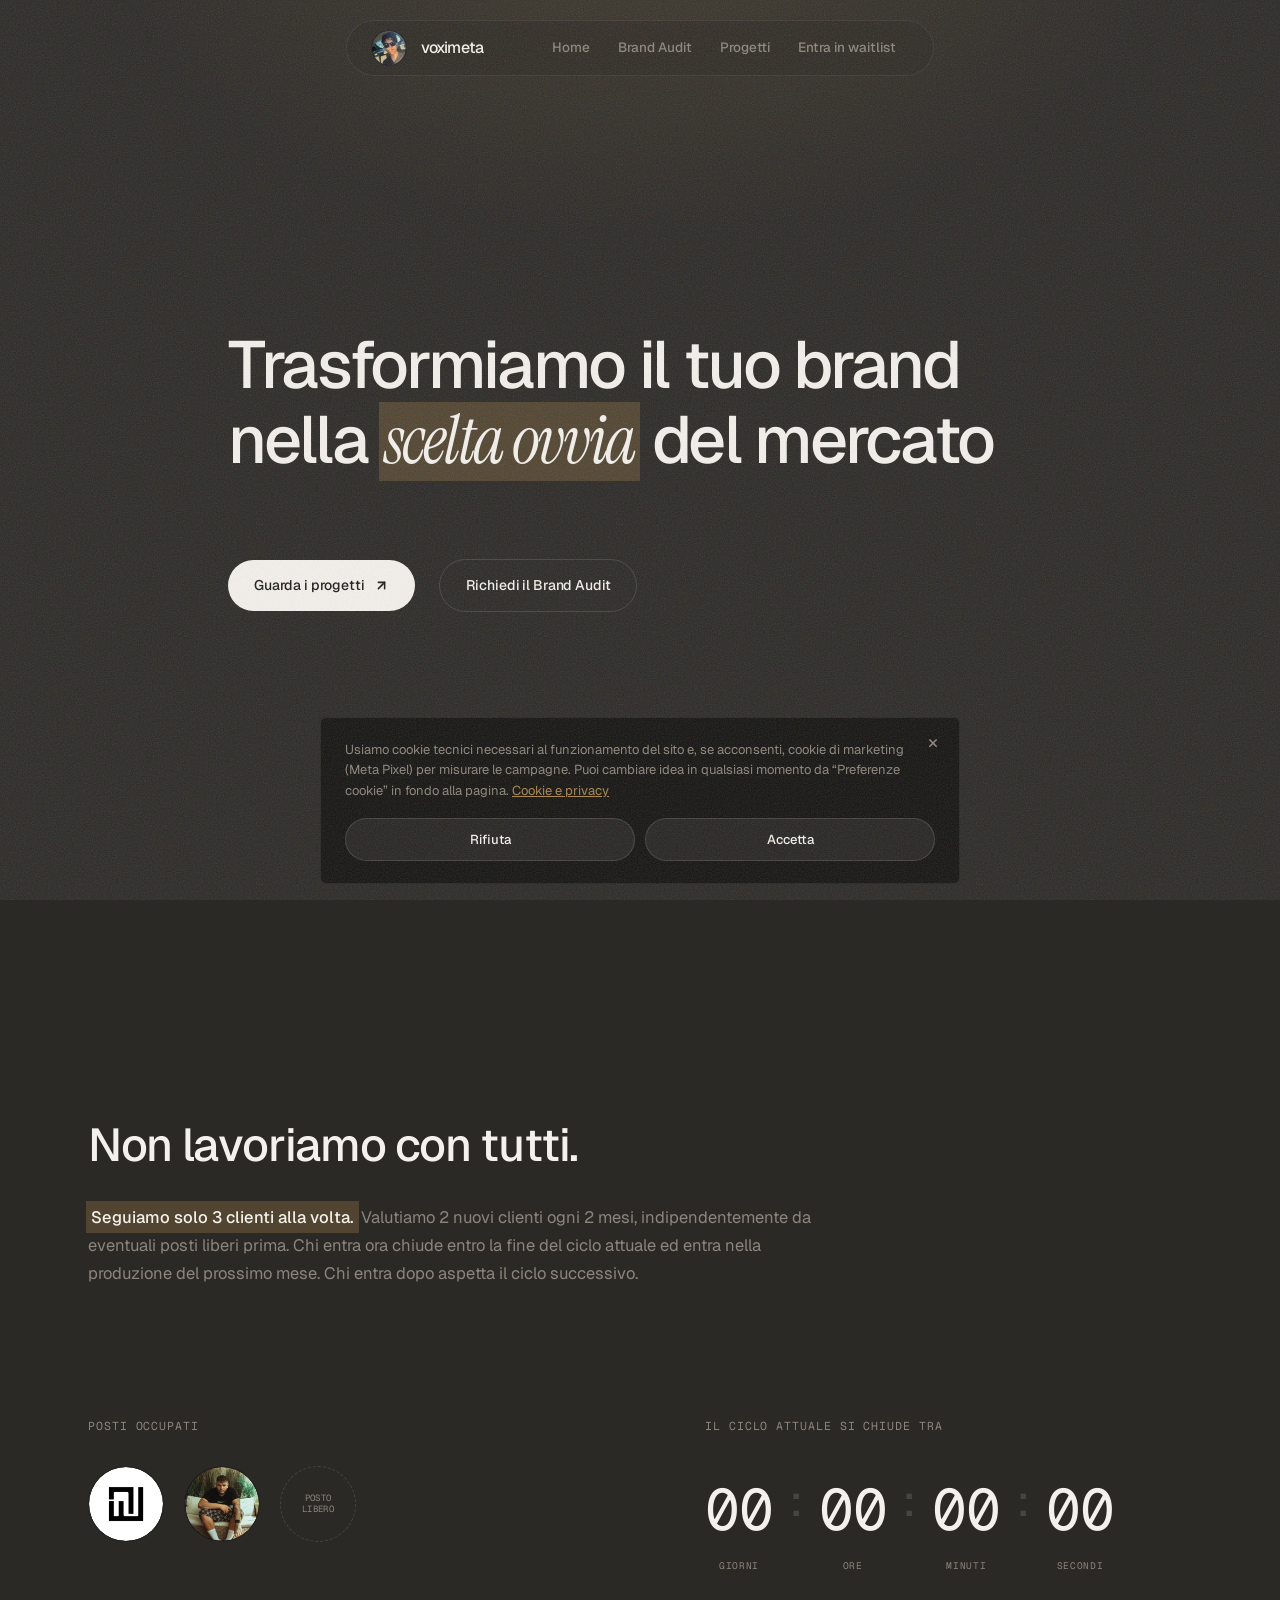
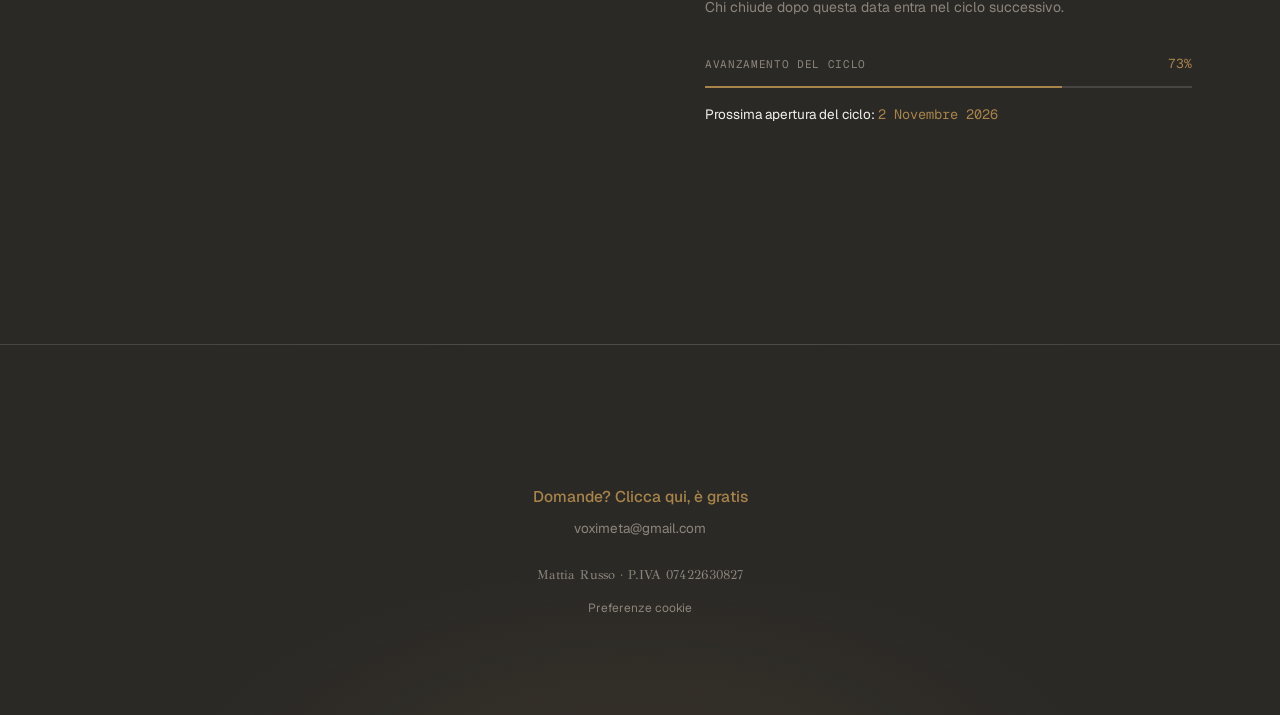
==== index.html @ 320c039a "Cookie consent gating for Meta Pixel, Brand Audit video/Lead events, privacy page Co-Authored-By: Cl" ====
<!DOCTYPE html>
<html lang="it">
<head>
<meta charset="UTF-8">
<meta name="viewport" content="width=device-width, initial-scale=1.0">
<title>Voximeta | Trasformiamo il tuo brand nella scelta ovvia del mercato</title>
<meta name="description" content="Voximeta · Personal branding agency. Seguiamo solo 3 clienti alla volta.">
<link rel="preconnect" href="https://fonts.googleapis.com">
<link rel="preconnect" href="https://fonts.gstatic.com" crossorigin>
<link href="https://fonts.googleapis.com/css2?family=Geist:wght@400;500&family=Geist+Mono:wght@400&family=Instrument+Serif:ital@1&family=GFS+Didot&display=swap" rel="stylesheet">
<link rel="icon" type="image/png" href="immagini/favicon.png">
<link rel="stylesheet" href="styles.css">
</head>
<body>
<div class="grain-overlay" aria-hidden="true"></div>

<!-- ================= NAVBAR (liquid glass, centered) ================= -->
<header class="navbar">
  <div class="nav-pill" id="navPill">
    <a href="https://www.instagram.com/voximeta/" target="_blank" rel="noopener" class="nav-logo-avatar" aria-label="Voximeta su Instagram">
      <img src="immagini/fotoceo.jpg" alt="Voximeta">
    </a>
    <span class="nav-wordmark">voximeta</span>

    <ul class="nav-links">
      <li><a href="index.html" class="nav-link"><span class="nl-default">Home</span><span class="nl-hover">Home</span></a></li>
      <li><a href="brandaudit.html" class="nav-link"><span class="nl-default">Brand Audit</span><span class="nl-hover">Brand Audit</span></a></li>
      <li><a href="progetti.html" class="nav-link"><span class="nl-default">Progetti</span><span class="nl-hover">Progetti</span></a></li>
      <li><a href="#" class="nav-link js-waitlist-link"><span class="nl-default">Entra in waitlist</span><span class="nl-hover">Entra in waitlist</span></a></li>
    </ul>

    <button class="nav-burger" id="navBurger" aria-label="Apri menu" aria-expanded="false">
      <span></span><span></span><span></span>
    </button>
  </div>

  <div class="mobile-menu" id="mobileMenu">
    <a href="index.html">Home</a>
    <a href="brandaudit.html">Brand Audit</a>
    <a href="progetti.html">Progetti</a>
    <a href="#" class="js-waitlist-link">Entra in waitlist</a>
  </div>
</header>

<!-- ================= HERO ================= -->
<header id="hero">
  <div class="container hero-inner">
    <h1 class="hero-title" id="heroTitle">
      <span class="hero-line">Trasformiamo il tuo brand</span>
      <span class="hero-line">nella <span class="accent-serif underline-sweep">scelta ovvia</span> del mercato</span>
    </h1>

    <div class="hero-actions" id="heroActions">
      <a href="progetti.html" class="btn btn-primary">
        Guarda i progetti
        <svg width="15" height="15" viewBox="0 0 24 24" fill="none" stroke="currentColor" stroke-width="2.5" stroke-linecap="round" stroke-linejoin="round"><line x1="7" y1="17" x2="17" y2="7"></line><polyline points="7 7 17 7 17 17"></polyline></svg>
      </a>
      <a href="brandaudit.html" class="btn btn-secondary">Richiedi il Brand Audit</a>
    </div>
  </div>
</header>

<!-- ================= SCARSITÀ (fine Home) ================= -->
<section id="scarcity">
  <div class="container">
    <h2 class="section-title" data-typewriter>Non lavoriamo con tutti.</h2>

    <p class="scarcity-copy reveal d1">
      <span class="underline-sweep">Seguiamo solo 3 clienti alla volta.</span>
      Valutiamo 2 nuovi clienti ogni 2 mesi, indipendentemente da eventuali posti liberi prima. Chi entra ora chiude entro la fine del ciclo attuale ed entra nella produzione del prossimo mese. Chi entra dopo aspetta il ciclo successivo.
    </p>

    <div class="scarcity-grid">
      <div class="reveal d2">
        <div class="scarcity-label">Posti occupati</div>
        <div class="slots-row">
          <div class="slot-avatar slot-photo">
            <span>NW</span>
            <img src="immagini/NovaWave.jpg" alt="Cliente Voximeta">
          </div>
          <div class="slot-avatar slot-photo">
            <span>FE</span>
            <img src="immagini/fede.jpg" alt="Cliente Voximeta">
          </div>
          <div class="slot-avatar slot-libero">
            <span>Posto<br>libero</span>
          </div>
        </div>
      </div>

      <div class="reveal d3">
        <div class="cycle-title">Il ciclo attuale si chiude tra</div>

        <div class="countdown-plain">
          <div class="cd-unit"><span class="cd-num" id="cd-days">00</span><span class="cd-label">Giorni</span></div>
          <span class="cd-colon">:</span>
          <div class="cd-unit"><span class="cd-num" id="cd-hours">00</span><span class="cd-label">Ore</span></div>
          <span class="cd-colon">:</span>
          <div class="cd-unit"><span class="cd-num" id="cd-mins">00</span><span class="cd-label">Minuti</span></div>
          <span class="cd-colon">:</span>
          <div class="cd-unit"><span class="cd-num" id="cd-secs">00</span><span class="cd-label">Secondi</span></div>
        </div>

        <p class="cycle-note">Chi chiude dopo questa data entra nel ciclo successivo.</p>

        <div class="progress-head">
          <span>Avanzamento del ciclo</span>
          <span class="progress-pct" id="progressPct">0%</span>
        </div>
        <div class="progress-bar">
          <div class="progress-fill" id="progressFill"></div>
        </div>

        <p class="cycle-next">Prossima apertura del ciclo: <span id="nextCycleDate">1 Settembre 2026</span></p>
      </div>
    </div>
  </div>
</section>

<!-- ================= FOOTER ================= -->
<footer>
  <div class="container footer-inner-new reveal">
    <a href="mailto:voximeta@gmail.com" class="footer-cta">Domande? Clicca qui, è gratis</a>
    <a href="mailto:voximeta@gmail.com" class="footer-email">voximeta@gmail.com</a>
    <p class="footer-credit">Mattia Russo · P.IVA 07422630827</p>
  </div>
</footer>

<script src="main.js"></script>
<script>
(function(){
  "use strict";

  /* ---------- Countdown ---------- */
  var COUNTDOWN_TARGET = new Date("2026-11-01T23:59:59");
  var CYCLE_START = new Date("2026-09-01T00:00:00");
  var elDays = document.getElementById("cd-days");
  var elHours = document.getElementById("cd-hours");
  var elMins = document.getElementById("cd-mins");
  var elSecs = document.getElementById("cd-secs");

  function pad(n){ return String(n).padStart(2,"0"); }

  function setNum(el, value){
    var v = pad(value);
    if(el.textContent !== v){
      el.textContent = v;
      el.classList.remove("tick");
      void el.offsetWidth;
      el.classList.add("tick");
    }
  }

  function updateCountdown(){
    var now = new Date();
    var diff = COUNTDOWN_TARGET - now;
    if(diff < 0) diff = 0;

    var days = Math.floor(diff / (1000*60*60*24));
    var hours = Math.floor((diff / (1000*60*60)) % 24);
    var mins = Math.floor((diff / (1000*60)) % 60);
    var secs = Math.floor((diff / 1000) % 60);

    setNum(elDays, days);
    setNum(elHours, hours);
    setNum(elMins, mins);
    setNum(elSecs, secs);
  }
  updateCountdown();
  setInterval(updateCountdown, 1000);

  /* ---------- Progress bar (animated count-up on reveal) ---------- */
  var progressFill = document.getElementById("progressFill");
  var progressPctEl = document.getElementById("progressPct");
  var totalCycle = COUNTDOWN_TARGET - CYCLE_START;
  var elapsed = new Date() - CYCLE_START;
  var targetPct = Math.min(100, Math.max(0, (elapsed / totalCycle) * 100));

  function animateProgress(){
    var duration = 1400;
    var start = null;
    function step(ts){
      if(!start) start = ts;
      var p = Math.min(1, (ts - start) / duration);
      var eased = 1 - Math.pow(1 - p, 3);
      var current = targetPct * eased;
      progressFill.style.width = current.toFixed(1) + "%";
      progressPctEl.textContent = Math.round(current) + "%";
      if(p < 1) requestAnimationFrame(step);
    }
    requestAnimationFrame(step);
  }

  var scarcitySection = document.getElementById("scarcity");
  var progressAnimated = false;
  var scarcityObserver = new IntersectionObserver(function(entries){
    entries.forEach(function(entry){
      if(entry.isIntersecting && !progressAnimated){
        progressAnimated = true;
        animateProgress();
      }
    });
  }, {threshold:0.3});
  if(scarcitySection) scarcityObserver.observe(scarcitySection);

  var nextCycleDateEl = document.getElementById("nextCycleDate");
  var nextCycle = new Date(COUNTDOWN_TARGET);
  nextCycle.setDate(nextCycle.getDate() + 1);
  var months = ["Gennaio","Febbraio","Marzo","Aprile","Maggio","Giugno","Luglio","Agosto","Settembre","Ottobre","Novembre","Dicembre"];
  nextCycleDateEl.textContent = nextCycle.getDate() + " " + months[nextCycle.getMonth()] + " " + nextCycle.getFullYear();
})();
</script>

</body>
</html>
---- styles.css ----
/* ============================================================
   VOXIMETA — Shared stylesheet (v4 — dark primary + gold accent)
   ============================================================ */

:root{
  --nero:#000000;
  --avorio:#F4F1EC;
  --grafite:#2B2926;
  --grafite-2:#221F1C;
  --pietra:#8C857B;
  --oro:#A8844A;
  --oro-light:#C6A374;
  --ink:#1C1B19;
  --hairline:rgba(244,241,236,.14);
  --hairline-soft:rgba(244,241,236,.08);
  --white:#ffffff;
  --error:#C96B54;
  --radius-lg:6px;
  --radius-md:4px;
  --radius-sm:3px;
  --max-width:1200px;
  --ease:cubic-bezier(.16,1,.3,1);
  --gradient-premium:linear-gradient(155deg, var(--nero) 0%, var(--grafite) 55%, rgba(168,132,74,.28) 100%);

  --font-sans:"Geist",-apple-system,BlinkMacSystemFont,"Helvetica Neue",Helvetica,Arial,sans-serif;
  --font-mono:"Geist Mono",ui-monospace,"SFMono-Regular",Menlo,Consolas,monospace;
  --font-serif:"Instrument Serif",Georgia,serif;
  --font-didot:"GFS Didot",Georgia,serif;
}

*{margin:0;padding:0;box-sizing:border-box;}
html{scroll-behavior:smooth;}

@media (prefers-reduced-motion: reduce){
  *,*::before,*::after{animation-duration:.01ms !important;animation-iteration-count:1 !important;transition-duration:.01ms !important;scroll-behavior:auto !important;}
}

body{
  font-family:var(--font-sans);
  font-weight:400;
  color:var(--avorio);
  background:var(--grafite);
  -webkit-font-smoothing:antialiased;
  -moz-osx-font-smoothing:grayscale;
  overflow-x:hidden;
  line-height:1.5;
}

a{color:inherit;text-decoration:none;}
img{max-width:100%;display:block;}
video{max-width:100%;display:block;}

/* ---------- Film grain — ties to the brand's own photography spec
   ("grana leggera da pellicola"); a faint flicker, not a filter. ---------- */
.grain-overlay{
  position:fixed;inset:0;z-index:9999;pointer-events:none;
  opacity:.16;
  background-image:url("data:image/svg+xml,%3Csvg xmlns='http://www.w3.org/2000/svg' width='180' height='180'%3E%3Cfilter id='n'%3E%3CfeTurbulence type='fractalNoise' baseFrequency='0.85' numOctaves='2' stitchTiles='stitch'/%3E%3C/filter%3E%3Crect width='100%25' height='100%25' filter='url(%23n)'/%3E%3C/svg%3E");
  background-repeat:repeat;
  background-size:180px 180px;
  animation:grainShift .8s steps(4) infinite;
}
@keyframes grainShift{
  0%{background-position:0px 0px;}
  25%{background-position:-40px 15px;}
  50%{background-position:20px -25px;}
  75%{background-position:-15px 30px;}
  100%{background-position:0px 0px;}
}
button{font-family:inherit;cursor:pointer;border:none;background:none;}
input,textarea,select{font-family:inherit;}

.container{max-width:var(--max-width);margin:0 auto;padding:0 48px;}
.accent{color:var(--oro);}

/* Italic accent words: same animated sweep highlight as .underline-sweep
   (applied together in markup: class="accent-serif underline-sweep"). */
.accent-serif{
  font-family:var(--font-serif);font-style:italic;
}

/* ---------- Reveal on scroll ---------- */
.reveal{
  opacity:0;
  transform:translateY(20px) scale(.97);
  transition:opacity .8s var(--ease), transform .8s var(--ease);
}
.reveal.is-visible{opacity:1;transform:translateY(0) scale(1);}
.reveal.d1{transition-delay:.08s;}
.reveal.d2{transition-delay:.16s;}
.reveal.d3{transition-delay:.24s;}

/* ---------- Letter-by-letter typewriter (section headings) ---------- */
.letters .letter{
  display:inline-block;
  opacity:0;
  transform:translateY(16px);
  transition:opacity .5s var(--ease), transform .5s var(--ease);
}
.letters.is-typing .letter{opacity:1;transform:translateY(0);}

/* ---------- Underline "marker" sweep ---------- */
.underline-sweep{position:relative;display:inline-block;font-weight:500;color:var(--avorio);padding:0 3px;white-space:normal;}
.underline-sweep::after{
  content:"";
  position:absolute;left:-2px;right:-2px;top:-2px;bottom:-2px;
  background:rgba(168,132,74,.3);
  transform:scaleX(.5);transform-origin:left;
  transition:transform .9s var(--ease);z-index:-1;
}
.underline-sweep.is-swept::after{transform:scaleX(1);}
.accent-serif.underline-sweep{font-weight:400;}

/* ============================================================
   NAVBAR — glass pill, fixed centered on viewport
   ============================================================ */
header.navbar{
  position:fixed;
  top:20px;
  left:50%;
  transform:translateX(-50%);
  z-index:300;
  width:100%;
  max-width:620px;
  padding:0 16px;
}
.nav-pill{
  display:flex;
  align-items:center;
  justify-content:center;
  gap:14px;
  width:100%;
  background:rgba(43,41,38,.5);
  backdrop-filter:blur(20px) saturate(160%);
  -webkit-backdrop-filter:blur(20px) saturate(160%);
  border:1px solid var(--hairline-soft);
  border-radius:50px;
  padding:9px 24px;
  box-shadow:none;
  transition:background .4s var(--ease), padding .4s var(--ease), box-shadow .4s var(--ease);
}
.nav-pill.scrolled{
  background:rgba(20,19,17,.72);
  padding:7px 22px;
  box-shadow:0 20px 40px -20px rgba(0,0,0,.5);
}

.nav-logo-avatar{
  position:relative;
  width:36px;height:36px;border-radius:50%;overflow:hidden;flex-shrink:0;
  background:var(--nero);
  display:flex;align-items:center;justify-content:center;
  color:var(--avorio);font-weight:500;font-size:14px;
  cursor:pointer;border:1px solid var(--hairline);
  transition:transform .3s var(--ease);
}
.nav-logo-avatar:hover{transform:scale(1.06);}
.nav-logo-avatar img{position:absolute;inset:0;width:100%;height:100%;object-fit:cover;}

.nav-wordmark{
  font-family:var(--font-sans);font-weight:500;font-size:16px;
  letter-spacing:-.055em;color:var(--avorio);text-transform:lowercase;
  margin-right:auto;
}

.nav-links{display:flex;align-items:center;gap:2px;list-style:none;}

.nav-link{
  position:relative;
  display:inline-flex;
  align-items:center;
  height:36px;
  overflow:hidden;
  padding:0 13px;
  border-radius:999px;
}
.nav-link .nl-default,
.nav-link .nl-hover{
  display:flex;
  align-items:center;
  font-size:13.5px;
  line-height:1;
  white-space:nowrap;
  transition:transform .3s ease-out, opacity .3s ease-out;
}
.nav-link .nl-default{color:var(--pietra);font-weight:500;}
.nav-link .nl-hover{
  position:absolute;
  top:0;left:0;right:0;bottom:0;
  padding:0 13px;
  color:var(--oro);font-weight:500;
  opacity:0;transform:translateY(16px);
}
.nav-link:hover .nl-default{opacity:0;transform:translateY(-16px);}
.nav-link:hover .nl-hover{opacity:1;transform:translateY(0);}
.nav-link.denied .nl-default,
.nav-link.denied .nl-hover{color:var(--error)!important;}
.nav-link.denied{animation:denyShake .5s var(--ease);}
@keyframes denyShake{
  0%,100%{transform:translateX(0);}
  20%{transform:translateX(-5px);}
  40%{transform:translateX(5px);}
  60%{transform:translateX(-4px);}
  80%{transform:translateX(4px);}
}

.nav-burger{
  display:none;flex-direction:column;justify-content:center;gap:4px;
  width:32px;height:32px;border-radius:50%;flex-shrink:0;
}
.nav-burger span{width:15px;height:1.5px;background:var(--avorio);border-radius:2px;margin:0 auto;transition:transform .3s var(--ease),opacity .3s var(--ease);}
.nav-burger.open span:nth-child(1){transform:translateY(5.5px) rotate(45deg);}
.nav-burger.open span:nth-child(2){opacity:0;}
.nav-burger.open span:nth-child(3){transform:translateY(-5.5px) rotate(-45deg);}

.mobile-menu{
  position:fixed;top:84px;left:50%;transform:translateX(-50%);
  width:calc(100% - 32px);max-width:340px;
  background:rgba(43,41,38,.92);backdrop-filter:blur(20px);-webkit-backdrop-filter:blur(20px);
  border:1px solid var(--hairline-soft);border-radius:var(--radius-lg);
  max-height:0;opacity:0;overflow:hidden;padding:0 16px;
  transition:max-height .5s var(--ease), opacity .4s var(--ease), padding .5s var(--ease);
  z-index:299;
}
.mobile-menu.open{max-height:340px;opacity:1;padding:14px 16px;}
.mobile-menu a{display:block;font-size:14.5px;font-weight:500;color:var(--avorio);padding:14px 12px;border-radius:var(--radius-sm);transition:background .25s var(--ease);}
.mobile-menu a:hover{background:rgba(244,241,236,.06);}
.mobile-menu a.denied{color:var(--error)!important;animation:denyShake .5s var(--ease);}

@media (max-width:640px){
  .nav-links{display:none;}
  .nav-burger{display:flex;}
  .nav-pill{justify-content:space-between;padding:8px 8px 8px 14px;}
}

/* ============================================================
   HERO
   ============================================================ */
#hero{
  position:relative;padding:220px 0 180px;overflow:hidden;
  min-height:100vh;min-height:100dvh;min-height:var(--vh100, 100dvh);
  display:flex;align-items:center;
  background:
    radial-gradient(ellipse 70% 60% at 50% -10%, rgba(168,132,74,.16), transparent 60%),
    var(--grafite);
}
.hero-inner{position:relative;z-index:1;max-width:920px;min-width:0;width:100%;text-align:left;}

h1.hero-title{
  font-family:var(--font-sans);
  font-size:clamp(28px, 5.2vw, 68px);
  font-weight:500;
  letter-spacing:-.035em;
  line-height:1.12;
  color:var(--avorio);
  margin-bottom:80px;
}
@media (max-width:768px){
  h1.hero-title{font-size:clamp(20px, 7vw, 42px);}
}
@media (max-width:360px){
  h1.hero-title{font-size:clamp(17px, 6.4vw, 42px);}
}
.hero-line{
  display:block;white-space:nowrap;
  opacity:0;transform:translateY(18px);
  animation:heroLineIn 1s var(--ease) forwards;
}
.hero-line:nth-child(1){animation-delay:.1s;}
.hero-line:nth-child(2){animation-delay:.28s;}
@keyframes heroLineIn{to{opacity:1;transform:translateY(0);}}

.hero-actions{
  display:flex;align-items:center;gap:24px;flex-wrap:wrap;
  opacity:0;transform:translateY(12px);
  animation:fadeIn .8s var(--ease) forwards;
  animation-delay:.95s;
}
@keyframes fadeIn{to{opacity:1;transform:translateY(0);}}

.btn{
  display:inline-flex;align-items:center;gap:9px;
  padding:15px 26px;border-radius:999px;
  font-size:14px;font-weight:500;letter-spacing:-.01em;
  transition:transform .3s var(--ease), background .3s var(--ease), border-color .3s var(--ease), color .3s var(--ease);
}
.btn:active{transform:scale(.97);}
.btn-primary{background:var(--avorio);color:var(--ink);}
.btn-primary:hover{background:var(--oro);color:var(--white);transform:scale(1.03);}
.btn-primary svg{transition:transform .35s var(--ease);}
.btn-primary:hover svg{transform:translate(2px,-2px);}
.btn-secondary{background:transparent;color:var(--avorio);border:1px solid var(--hairline);}
.btn-secondary:hover{border-color:var(--oro);color:var(--oro);}
.btn-gold{background:var(--oro);color:var(--white);}
.btn-gold:hover{background:var(--oro-light);transform:scale(1.03);}

/* ---------- Gold sheen: a soft diagonal light sweep on hover, shared
   by every solid-gold control. ---------- */
.btn-gold,
.fs-next,
.fs-success .btn-close-modal,
.cookie-btn-accept{position:relative;overflow:hidden;}
.btn-gold::after,
.fs-next::after,
.fs-success .btn-close-modal::after,
.cookie-btn-accept::after{
  content:"";position:absolute;top:0;left:-60%;width:35%;height:100%;
  background:linear-gradient(115deg, transparent, rgba(255,255,255,.4), transparent);
  transform:skewX(-18deg);
  transition:left .7s var(--ease);
  pointer-events:none;
}
.btn-gold:hover::after,
.fs-next:hover::after,
.fs-success .btn-close-modal:hover::after,
.cookie-btn-accept:hover::after{left:130%;}

/* ============================================================
   Section shell
   ============================================================ */
section{padding:220px 0;position:relative;}
.section-title{font-family:var(--font-sans);font-size:clamp(28px,4.2vw,46px);font-weight:500;letter-spacing:-.03em;line-height:1.1;margin-bottom:32px;color:var(--avorio);}
.section-sub{font-size:16.5px;color:var(--pietra);max-width:620px;line-height:1.6;}

/* ============================================================
   SCARSITÀ
   ============================================================ */
#scarcity{background:var(--grafite);}
.scarcity-copy{font-size:16.5px;color:var(--pietra);line-height:1.7;max-width:740px;margin-bottom:130px;}

.scarcity-grid{display:grid;grid-template-columns:1fr 1fr;gap:130px;}
.scarcity-label,.cycle-title{
  font-family:var(--font-mono);
  font-size:11.5px;font-weight:400;letter-spacing:.08em;text-transform:uppercase;color:var(--pietra);margin-bottom:32px;
}

.slots-row{display:flex;align-items:center;gap:20px;flex-wrap:wrap;}
.slot-avatar{
  position:relative;
  width:76px;height:76px;border-radius:50%;
  display:flex;align-items:center;justify-content:center;
  flex-shrink:0;
  transition:transform .3s var(--ease);
}
.slot-avatar:hover{transform:scale(1.05);}
.slot-photo{
  background:var(--nero);
  color:var(--avorio);font-weight:500;font-size:15px;overflow:hidden;
  border:1px solid var(--hairline);
}
.slot-photo img{position:absolute;inset:0;width:100%;height:100%;object-fit:cover;border-radius:50%;}

.slot-libero{
  background:transparent;color:var(--pietra);
  display:flex;align-items:center;justify-content:center;
  text-align:center;padding:6px;
  border:1px dashed var(--hairline);
}
.slot-libero span{
  font-family:var(--font-mono);
  font-size:9px;font-weight:400;letter-spacing:.03em;text-transform:uppercase;line-height:1.25;
}

.countdown-plain{display:flex;align-items:baseline;gap:10px;margin-bottom:24px;}
.cd-unit{display:flex;flex-direction:column;align-items:center;gap:6px;}
.cd-num{
  font-family:var(--font-mono);
  font-size:clamp(28px,5.6vw,58px);font-weight:400;letter-spacing:-.02em;
  font-variant-numeric:tabular-nums;color:var(--avorio);display:inline-block;
}
.cd-num.tick{animation:numTick .35s var(--ease);}
@keyframes numTick{0%{opacity:.4;}100%{opacity:1;}}
.cd-label{font-family:var(--font-mono);font-size:9.5px;font-weight:400;letter-spacing:.07em;text-transform:uppercase;color:var(--pietra);}
.cd-colon{font-family:var(--font-mono);font-size:clamp(22px,4.2vw,44px);font-weight:400;color:var(--hairline);align-self:flex-start;margin-top:2px;}

.cycle-note{font-size:14px;color:var(--pietra);margin-bottom:36px;}
.progress-head{display:flex;align-items:center;justify-content:space-between;margin-bottom:12px;}
.progress-head span:first-child{font-family:var(--font-mono);font-size:11px;font-weight:400;letter-spacing:.06em;text-transform:uppercase;color:var(--pietra);}
.progress-pct{font-family:var(--font-mono);font-size:13px;font-weight:400;color:var(--oro);font-variant-numeric:tabular-nums;}
.progress-bar{width:100%;height:2px;background:var(--hairline);overflow:hidden;margin-bottom:16px;}
.progress-fill{height:100%;width:0%;background:var(--oro);transition:width .2s linear;}
.cycle-next{font-size:13.5px;font-weight:400;color:var(--avorio);}
.cycle-next span{color:var(--oro);font-family:var(--font-mono);}

/* ============================================================
   AUDIT / VIDEO PAGE
   ============================================================ */
#audit{text-align:center;padding-top:220px;background:var(--grafite);}
.audit-head{max-width:680px;margin:0 auto 80px;}
.video-wrap{position:relative;max-width:880px;margin:0 auto 56px;}
.video-frame{
  position:relative;overflow:hidden;
  border:1px solid var(--hairline);
  aspect-ratio:4/3;background:var(--nero);
}
.video-frame mux-player{width:100%;height:100%;display:block;--media-object-fit:cover;}

/* ============================================================
   MODAL — multi-step form
   ============================================================ */
.modal-backdrop{
  position:fixed;inset:0;z-index:500;background:rgba(0,0,0,.65);
  display:flex;align-items:center;justify-content:center;padding:24px;
  opacity:0;pointer-events:none;transition:opacity .4s var(--ease);
}
.modal-backdrop.open{opacity:1;pointer-events:auto;}
.modal-card{
  position:relative;background:linear-gradient(165deg, var(--grafite) 0%, var(--grafite-2) 100%);
  border:1px solid var(--hairline-soft);border-radius:var(--radius-lg);
  padding:52px;max-width:520px;width:100%;max-height:88vh;overflow-y:auto;
  color:var(--avorio);
  transform:translateY(16px);transition:transform .4s var(--ease);
}
.modal-backdrop.open .modal-card{transform:translateY(0);}

.fs-page-indicator{font-family:var(--font-mono);text-align:center;font-size:11px;color:var(--pietra);font-weight:400;letter-spacing:.05em;margin-bottom:28px;}
.fs-step{display:none;opacity:0;transition:opacity .2s ease;}
.fs-step.active{display:block;opacity:1;}
.fs-step label{display:block;font-size:18px;font-weight:500;margin-bottom:20px;line-height:1.4;letter-spacing:-.01em;}
.fs-step input,.fs-step textarea,.fs-step select{
  width:100%;background:transparent;border:none;border-bottom:1px solid rgba(244,241,236,.2);
  color:var(--avorio);padding:10px 2px;font-size:16px;border-radius:0;
  transition:border-color .3s var(--ease);
}
.fs-step input::placeholder,.fs-step textarea::placeholder{color:var(--pietra);}
.fs-step input:focus,.fs-step textarea:focus,.fs-step select:focus{outline:none;border-bottom-color:var(--oro);}
.fs-step textarea{resize:vertical;min-height:90px;}
.fs-step select{cursor:pointer;}
.fs-step select option{background:var(--grafite);color:var(--avorio);}

.fs-error{color:var(--error);font-size:13px;font-weight:500;margin-top:14px;min-height:0;line-height:1.5;}

.fs-nav{display:flex;align-items:center;justify-content:space-between;margin-top:32px;}
.fs-prev{
  width:38px;height:38px;border-radius:50%;background:transparent;color:var(--pietra);
  border:1px solid rgba(244,241,236,.15);
  display:flex;align-items:center;justify-content:center;flex-shrink:0;
  visibility:hidden;
}
.fs-prev.show{visibility:visible;}
.fs-next{
  padding:14px 28px;border-radius:999px;background:var(--oro);color:var(--white);
  font-size:14px;font-weight:500;
  transition:background .3s var(--ease), transform .3s var(--ease);
}
.fs-next:hover{background:var(--oro-light);transform:scale(1.02);}
.fs-nav.final .fs-next{width:100%;padding:17px;}
.fs-nav.final .fs-prev{position:absolute;left:40px;bottom:40px;}
.fs-nav.final .fs-prev:not(.show){display:none;}

.fs-success{display:none;text-align:center;padding:20px 0;}
.fs-success p{font-size:16.5px;line-height:1.6;margin-bottom:28px;color:var(--avorio);}
.fs-success .btn-close-modal{
  padding:15px 34px;border-radius:999px;background:var(--oro);color:var(--white);font-weight:500;
  transition:background .3s var(--ease), transform .3s var(--ease);
}
.fs-success .btn-close-modal:hover{background:var(--oro-light);transform:scale(1.02);}

/* ============================================================
   PROJECTS
   ============================================================ */
#projects{background:var(--grafite);border-top:1px solid var(--hairline);padding-top:220px;}
.projects-head{margin-bottom:96px;}
.projects-head h1{font-family:var(--font-sans);font-size:clamp(30px,4.4vw,50px);font-weight:500;letter-spacing:-.035em;color:var(--avorio);}

.embed-fill{position:absolute;inset:0;width:100%;height:100%;border:0;}

.projects-group{margin-bottom:0;}
.projects-group + .projects-group{margin-top:170px;padding-top:130px;border-top:1px solid var(--hairline);}

.reels-label{font-family:var(--font-mono);font-size:11.5px;font-weight:400;letter-spacing:.08em;text-transform:uppercase;color:var(--pietra);margin:0 0 36px;}

/* Infinite ribbon: the track's content is duplicated once in the markup;
   animating exactly -50% of its own width loops seamlessly forever. */
.reels-marquee{
  width:100vw;margin-left:50%;transform:translateX(-50%);
  overflow:hidden;
  -webkit-mask-image:linear-gradient(90deg, transparent 0, #000 64px, #000 calc(100% - 64px), transparent 100%);
  mask-image:linear-gradient(90deg, transparent 0, #000 64px, #000 calc(100% - 64px), transparent 100%);
}
.reels-track{
  display:flex;gap:28px;width:max-content;padding:10px 28px 26px;
  animation:reelsMarquee 50s linear infinite;
  perspective:1000px;
}
.reels-marquee:hover .reels-track{animation-play-state:paused;}
@keyframes reelsMarquee{
  from{transform:translateX(0);}
  to{transform:translateX(-50%);}
}

.reel-item{
  display:flex;flex-direction:column;flex:0 0 auto;width:280px;
  --rx:0deg;--ry:0deg;
  transition:transform .4s var(--ease), opacity .4s var(--ease);
}
.reel-item.lifted{transform:translateY(-20px) scale(1.05) rotateX(var(--rx)) rotateY(var(--ry));z-index:5;}
.reel-item.dimmed{opacity:.4;}
.reel-tile{
  position:relative;overflow:hidden;
  aspect-ratio:9/16;background:var(--nero);border:1px solid var(--hairline);
  transition:box-shadow .4s var(--ease);
}
.reel-item.lifted .reel-tile{box-shadow:0 30px 50px -16px rgba(0,0,0,.55);border-color:rgba(244,241,236,.28);}
.reel-tile mux-player,
.reel-tile video{width:100%;height:100%;display:block;pointer-events:none;object-fit:cover;--media-object-fit:cover;transition:transform .6s var(--ease);}
.reel-item.lifted .reel-tile mux-player,
.reel-item.lifted .reel-tile video{transform:scale(1.08);}
.reel-shield{position:absolute;inset:0;z-index:2;cursor:pointer;background:transparent;}
.reel-shield::after{
  content:"";
  position:absolute;top:50%;left:50%;transform:translate(-50%,-50%);
  width:42px;height:42px;border-radius:50%;
  background:rgba(244,241,236,.16) url("data:image/svg+xml,%3Csvg xmlns='http://www.w3.org/2000/svg' width='16' height='16' viewBox='0 0 24 24' fill='%23F4F1EC'%3E%3Cpolygon points='6 4 20 12 6 20'/%3E%3C/svg%3E") center/15px no-repeat;
  backdrop-filter:blur(6px);
  transition:background-color .3s var(--ease);
}
.reel-item.lifted .reel-shield::after{background-color:rgba(244,241,236,.26);}
.reel-caption{
  font-family:var(--font-mono);
  margin-top:10px;color:var(--avorio);font-size:11.5px;font-weight:400;letter-spacing:.01em;
}

.showcase-video-wrap{margin:0 auto;max-width:640px;}
.showcase-video-frame{
  position:relative;overflow:hidden;aspect-ratio:16/9;background:var(--nero);
  border:1px solid var(--hairline);
}
.showcase-video-frame mux-player{width:100%;height:100%;display:block;}
.showcase-video-wrap .reel-caption{margin-top:14px;text-align:center;color:var(--pietra);}

.projects-grid{display:grid;grid-template-columns:1fr 1fr;gap:1px;background:var(--hairline);}
.project-card.full{grid-column:1 / -1;}
.project-card.full .project-media{height:320px;}
.project-card.full h3,
.project-card.full .project-desc{max-width:640px;}
.project-card{
  position:relative;padding:80px;min-height:520px;
  display:flex;flex-direction:column;justify-content:flex-end;overflow:hidden;
  --mx:50%;--my:50%;
}
.project-card.card-light,
.project-card.card-dark{
  background:radial-gradient(ellipse 90% 70% at 20% 100%, rgba(168,132,74,.13), transparent 60%), var(--nero);
  color:var(--avorio);
}
.project-card::before{
  content:"";position:absolute;inset:0;z-index:1;pointer-events:none;
  background:radial-gradient(circle 260px at var(--mx) var(--my), rgba(168,132,74,.16), transparent 70%);
  opacity:0;transition:opacity .5s var(--ease);
}
.project-card:hover::before{opacity:1;}
.project-media{position:relative;z-index:1;margin-bottom:28px;height:200px;}
.project-img{position:relative;width:100%;height:100%;overflow:hidden;border:1px solid var(--hairline);}
.project-img mux-player{width:100%;height:100%;display:block;pointer-events:none;--media-object-fit:cover;transition:transform .6s var(--ease);}
.project-card:hover .project-img mux-player{transform:scale(1.06);}
.project-card h3{position:relative;z-index:1;font-family:var(--font-sans);font-size:23px;font-weight:500;letter-spacing:-.015em;line-height:1.3;max-width:420px;margin-bottom:8px;}
.project-card .project-subtitle{position:relative;z-index:1;font-family:var(--font-mono);font-size:12.5px;font-weight:400;opacity:.7;margin-bottom:14px;}
.project-card .project-desc{position:relative;z-index:1;font-size:14.5px;line-height:1.6;opacity:.85;max-width:420px;margin-bottom:14px;}
.project-card p.tag{position:relative;z-index:1;font-family:var(--font-mono);font-size:11.5px;font-weight:400;text-transform:uppercase;letter-spacing:.06em;opacity:.6;}

/* ---------- Lightbox (full-screen, unmuted audio) ---------- */
.lightbox{
  position:fixed;inset:0;z-index:600;background:rgba(0,0,0,.94);
  display:flex;align-items:center;justify-content:center;padding:32px;
  opacity:0;pointer-events:none;transition:opacity .4s var(--ease);
}
.lightbox.open{opacity:1;pointer-events:auto;}
.lightbox-inner{
  position:relative;overflow:hidden;
  max-width:min(92vw,420px);width:100%;aspect-ratio:9/16;
  background:var(--nero);
  transform:scale(.97);transition:transform .4s var(--ease);
}
.lightbox-inner.wide{max-width:min(92vw,860px);aspect-ratio:16/9;}
.lightbox-inner mux-player,
.lightbox-inner video{width:100%;height:100%;display:block;}
.lightbox.open .lightbox-inner{transform:scale(1);}
.lightbox-close{
  position:fixed;top:28px;right:28px;z-index:601;
  width:42px;height:42px;border-radius:50%;background:rgba(244,241,236,.1);color:var(--avorio);font-size:22px;
  display:flex;align-items:center;justify-content:center;
  transition:background .25s var(--ease);
}
.lightbox-close:hover{background:rgba(244,241,236,.2);}

/* ============================================================
   Underline-style form fields (waitlist page reuse)
   ============================================================ */
.hp-field{position:absolute;left:-9999px;opacity:0;pointer-events:none;}
.field-u{margin-bottom:22px;}
.field-u label{display:block;font-family:var(--font-mono);font-size:10.5px;font-weight:400;letter-spacing:.08em;text-transform:uppercase;color:var(--pietra);margin-bottom:10px;}
.field-u input,.field-u select,.field-u textarea{
  width:100%;background:transparent;border:none;border-bottom:1px solid rgba(244,241,236,.2);
  color:var(--avorio);padding:10px 2px;font-size:15px;border-radius:0;
  transition:border-color .3s var(--ease);
}
.field-u select{cursor:pointer;}
.field-u select option{background:var(--grafite);color:var(--avorio);}
.field-u input::placeholder,.field-u textarea::placeholder{color:var(--pietra);}
.field-u input:focus,.field-u select:focus,.field-u textarea:focus{outline:none;border-bottom-color:var(--oro);}
.field-u textarea{resize:vertical;min-height:60px;}
.form-error{color:var(--error);font-size:13px;font-weight:500;margin-bottom:14px;min-height:0;line-height:1.5;}
.form-success{
  display:none;background:rgba(168,132,74,.08);border:1px solid rgba(168,132,74,.3);
  color:var(--avorio);padding:22px;border-radius:var(--radius-md);font-size:14.5px;line-height:1.6;text-align:center;
}
.submit-btn{
  width:100%;background:var(--oro);color:var(--white);padding:17px;border-radius:var(--radius-sm);
  font-size:14.5px;font-weight:500;letter-spacing:.01em;margin-top:6px;
  transition:background .3s var(--ease), transform .3s var(--ease), opacity .3s var(--ease);
}
.submit-btn:hover{background:var(--oro-light);transform:scale(1.01);}
.submit-btn:active{transform:scale(.98);}
.submit-btn:disabled{opacity:.6;pointer-events:none;}

/* ============================================================
   Waitlist private page
   ============================================================ */
.waitlist-page{min-height:100vh;}
.waitlist-section{padding:220px 0 160px;}
.private-badge{
  display:inline-block;border:1px solid rgba(168,132,74,.4);color:var(--oro);
  background:rgba(168,132,74,.06);font-family:var(--font-mono);font-size:10.5px;font-weight:400;letter-spacing:.05em;
  padding:10px 18px;border-radius:999px;margin-bottom:40px;line-height:1.5;max-width:560px;text-transform:uppercase;
}
.waitlist-section > .container{max-width:640px;}
.waitlist-section .video-wrap{
  max-width:880px;width:90vw;
  margin-left:50%;transform:translateX(-50%);
  margin-top:16px;
}
.waitlist-intro{color:var(--pietra);font-size:15px;line-height:1.7;margin-bottom:52px;}
.waitlist-section h1{font-family:var(--font-sans);font-size:clamp(26px,3.8vw,38px);font-weight:500;letter-spacing:-.03em;margin-bottom:18px;color:var(--avorio);}
.waitlist-sub{color:var(--pietra);font-size:14px;margin-bottom:64px;}
.underline-form{margin-top:10px;}

/* ============================================================
   Footer
   ============================================================ */
footer{
  border-top:1px solid var(--hairline);padding:140px 0 96px;
  background:radial-gradient(ellipse 60% 100% at 50% 120%, rgba(168,132,74,.1), transparent 60%), var(--grafite);
}
.footer-inner-new{text-align:center;max-width:480px;margin:0 auto;}
.footer-cta{display:inline-block;font-size:15.5px;font-weight:500;color:var(--oro);margin-bottom:10px;transition:opacity .25s var(--ease);}
.footer-cta:hover{opacity:.75;}
.footer-email{display:block;font-size:13.5px;color:var(--pietra);margin-bottom:28px;transition:color .25s var(--ease);}
.footer-email:hover{color:var(--avorio);}
.footer-credit{font-family:var(--font-didot);font-size:12.5px;color:var(--pietra);letter-spacing:.01em;}

/* ============================================================
   Responsive
   ============================================================ */
@media (max-width:900px){
  .scarcity-grid{grid-template-columns:1fr;gap:48px;}
  .projects-grid{grid-template-columns:1fr;}
}

@media (max-width:760px){
  section{padding:130px 0;}
  #hero{padding-top:150px;}
  #audit{padding-top:150px;}
  #projects{padding-top:150px;}
  .waitlist-section{padding-top:150px;}
  .container{padding:0 24px;}
  .modal-card{padding:32px;}
  .fs-nav.final .fs-prev{left:32px;bottom:32px;}
  .countdown-plain{gap:6px;}
  .project-card{padding:36px;min-height:auto;}
  .projects-group + .projects-group{margin-top:100px;padding-top:72px;}
  .reel-item{width:190px;}
  .reels-track{gap:18px;}
}

/* ============================================================
   Toast (waitlist notice)
   ============================================================ */
.toast{
  position:fixed;bottom:28px;left:50%;
  transform:translate(-50%,10px);
  background:rgba(20,19,17,.96);backdrop-filter:blur(12px);-webkit-backdrop-filter:blur(12px);
  border:1px solid var(--hairline-soft);border-left:2px solid var(--oro);
  border-radius:var(--radius-md);
  padding:14px 22px;color:var(--avorio);
  font-size:13.5px;font-weight:500;letter-spacing:-.005em;
  max-width:min(420px,calc(100vw - 32px));
  box-shadow:0 24px 50px -20px rgba(0,0,0,.55);
  z-index:1000;opacity:0;pointer-events:none;
  transition:opacity .4s var(--ease), transform .4s var(--ease);
}
.toast.show{opacity:1;transform:translate(-50%,0);}

/* ============================================================
   Cookie consent banner
   ============================================================ */
.cookie-banner{
  position:fixed;left:16px;right:16px;bottom:16px;z-index:900;
  max-width:640px;margin:0 auto;
  background:rgba(20,19,17,.96);backdrop-filter:blur(12px);-webkit-backdrop-filter:blur(12px);
  border:1px solid var(--hairline-soft);border-radius:var(--radius-lg);
  padding:22px 24px;color:var(--avorio);
  flex-direction:column;gap:16px;
  display:none;
}
.cookie-banner.show{display:flex;}
.cookie-banner p{font-size:13px;line-height:1.6;color:var(--pietra);}
.cookie-banner a{color:var(--oro);text-decoration:underline;}
.cookie-banner-actions{display:flex;gap:10px;flex-wrap:wrap;}
.cookie-close{position:absolute;top:10px;right:12px;width:28px;height:28px;border-radius:50%;background:transparent;color:var(--pietra);font-size:20px;line-height:1;cursor:pointer;transition:color .25s var(--ease);}
.cookie-close:hover{color:var(--avorio);}
.cookie-banner p{padding-right:18px;}
.cookie-banner-actions button{
  flex:1;padding:12px 18px;border-radius:999px;font-size:13px;font-weight:500;
  transition:transform .25s var(--ease), background .25s var(--ease);white-space:nowrap;
  background:rgba(244,241,236,.08);color:var(--avorio);border:1px solid var(--hairline);cursor:pointer;
}
.cookie-banner-actions button:hover{background:rgba(244,241,236,.15);}

.footer-prefs{display:inline-block;margin-top:14px;font-size:12px;color:var(--pietra);transition:color .25s var(--ease);}
.footer-prefs:hover{color:var(--avorio);}

.consent-note{margin-top:18px;text-align:center;font-size:12px;line-height:1.5;color:var(--pietra);}
.consent-note a{color:var(--oro);text-decoration:underline;}

.privacy-page{padding:170px 0 40px;}
.privacy-page .container{max-width:760px;}
.privacy-page h1{font-family:var(--font-sans);font-size:clamp(28px,4vw,42px);font-weight:500;letter-spacing:-.03em;margin-bottom:12px;color:var(--avorio);}
.privacy-page .privacy-updated{font-size:13px;color:var(--pietra);margin-bottom:56px;}
.privacy-page h2{font-family:var(--font-sans);font-size:19px;font-weight:500;letter-spacing:-.01em;margin:44px 0 14px;color:var(--avorio);}
.privacy-page p,.privacy-page li{font-size:15px;line-height:1.75;color:var(--pietra);}
.privacy-page p{margin-bottom:14px;}
.privacy-page ul{margin:0 0 14px 20px;list-style:disc;}
.privacy-page a{color:var(--oro);text-decoration:underline;}
.privacy-page strong{color:var(--avorio);font-weight:500;}

@media (max-width:480px){
  .cookie-banner{padding:18px;}
  .cookie-banner-actions{flex-direction:column;}
}
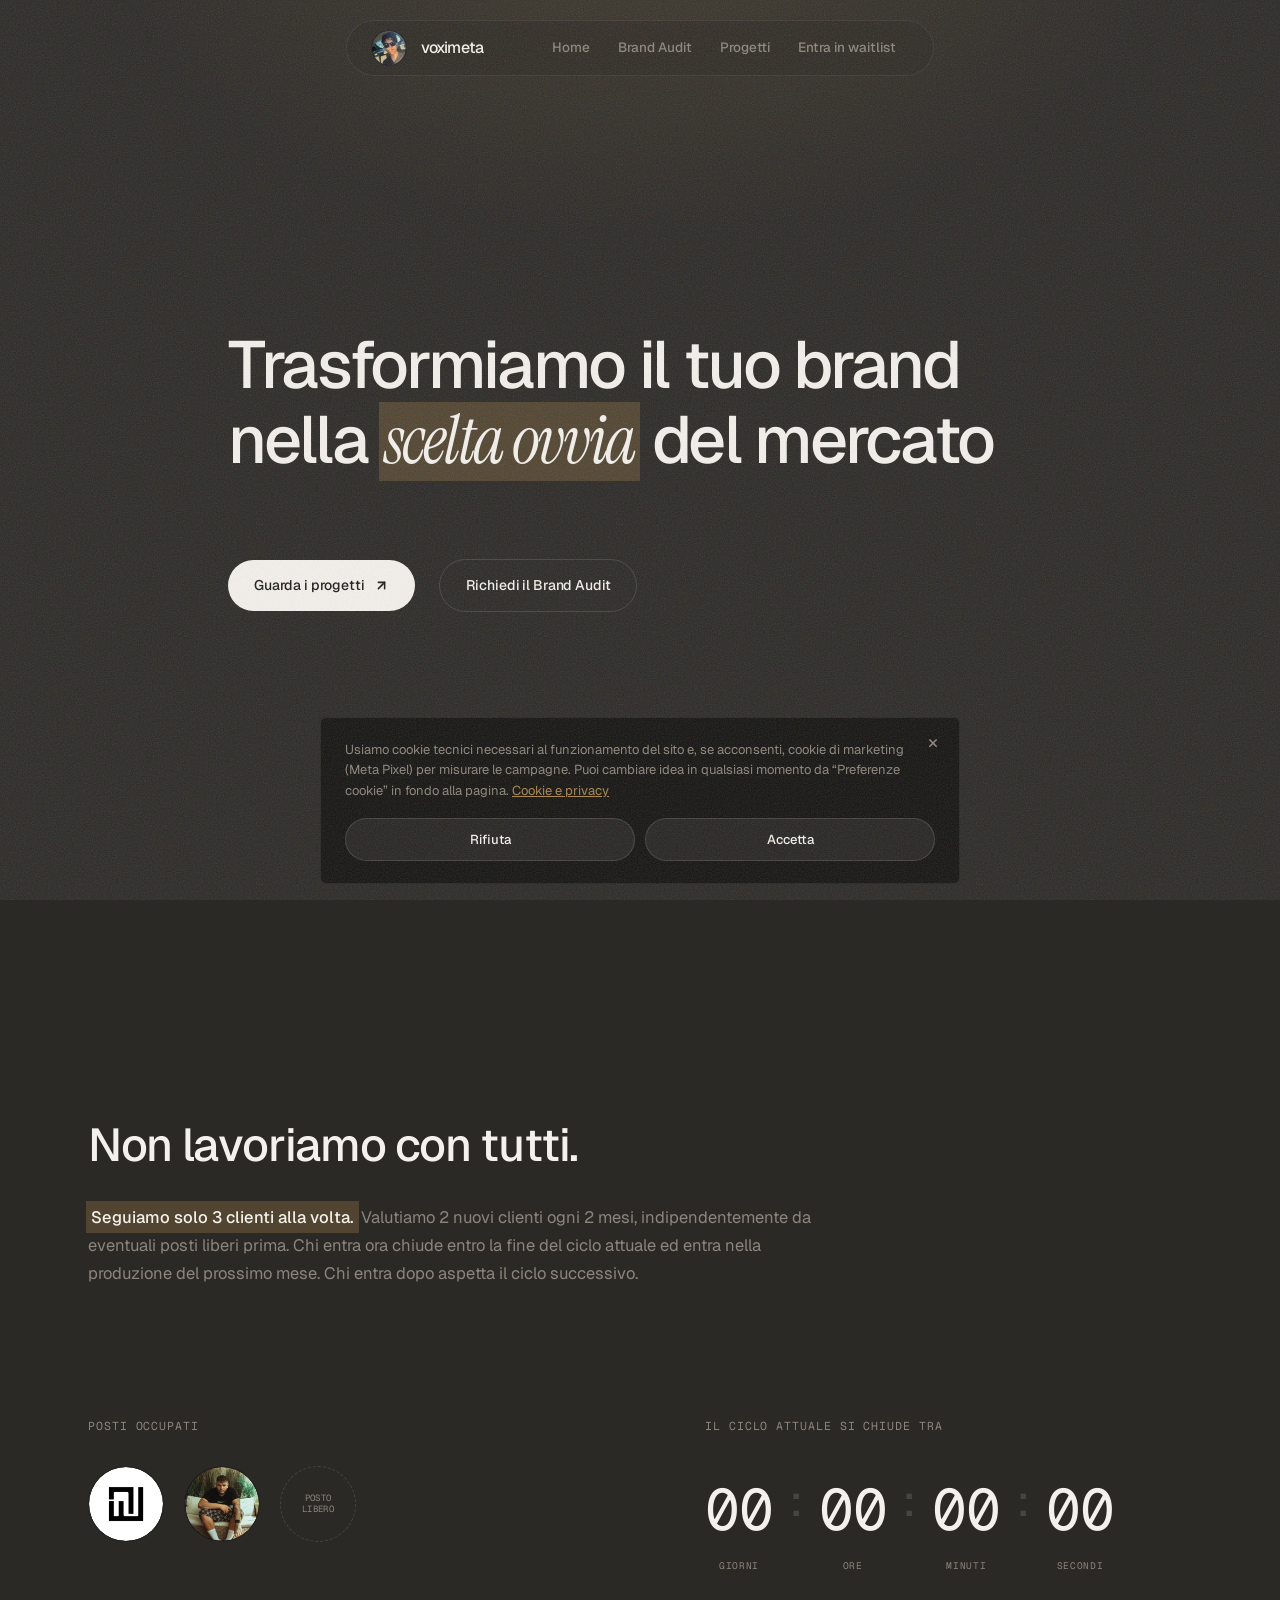
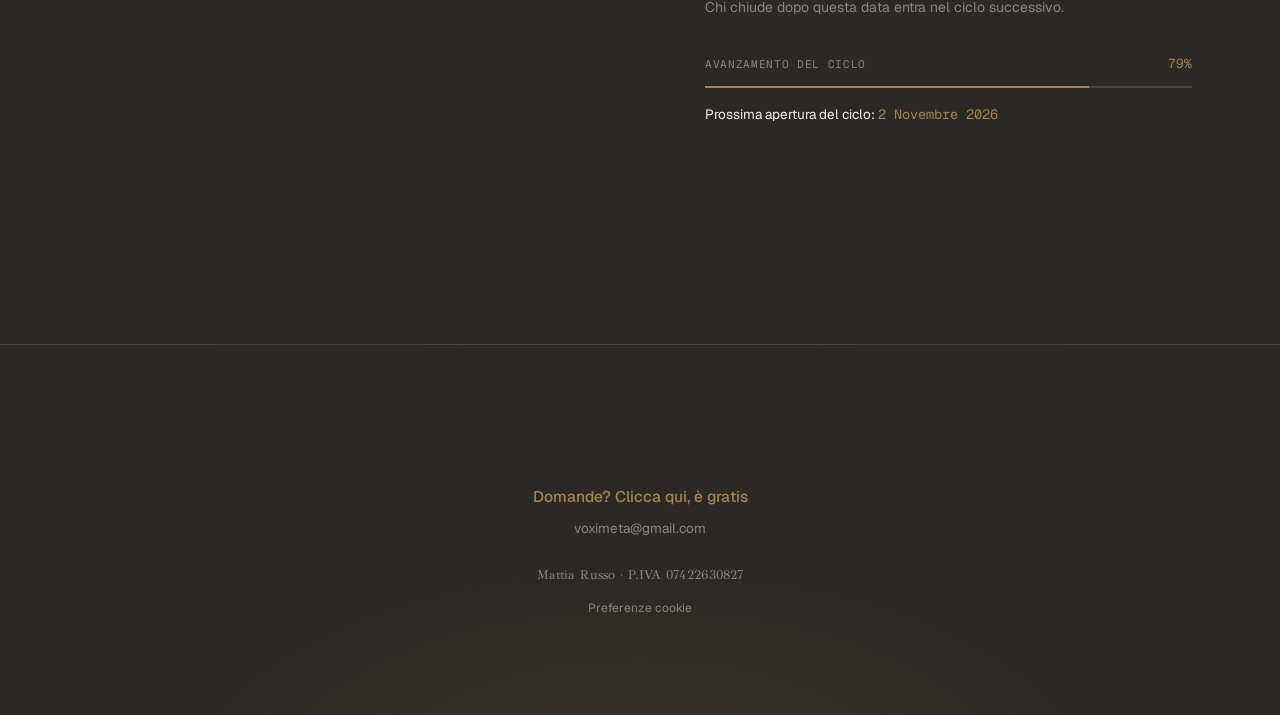
==== commit b094269a: "Add Meta domain verification meta tag to home page Co-Authored-By: Claude Sonnet 5.5 <noreply@anthro" ====
--- a/index.html
+++ b/index.html
@@ -5,6 +5,7 @@
 <meta name="viewport" content="width=device-width, initial-scale=1.0">
 <title>Voximeta | Trasformiamo il tuo brand nella scelta ovvia del mercato</title>
 <meta name="description" content="Voximeta · Personal branding agency. Seguiamo solo 3 clienti alla volta.">
+<meta name="facebook-domain-verification" content="gm3vtie12aqgmri639y9yu4gb5c4yt" />
 <link rel="preconnect" href="https://fonts.googleapis.com">
 <link rel="preconnect" href="https://fonts.gstatic.com" crossorigin>
 <link href="https://fonts.googleapis.com/css2?family=Geist:wght@400;500&family=Geist+Mono:wght@400&family=Instrument+Serif:ital@1&family=GFS+Didot&display=swap" rel="stylesheet">
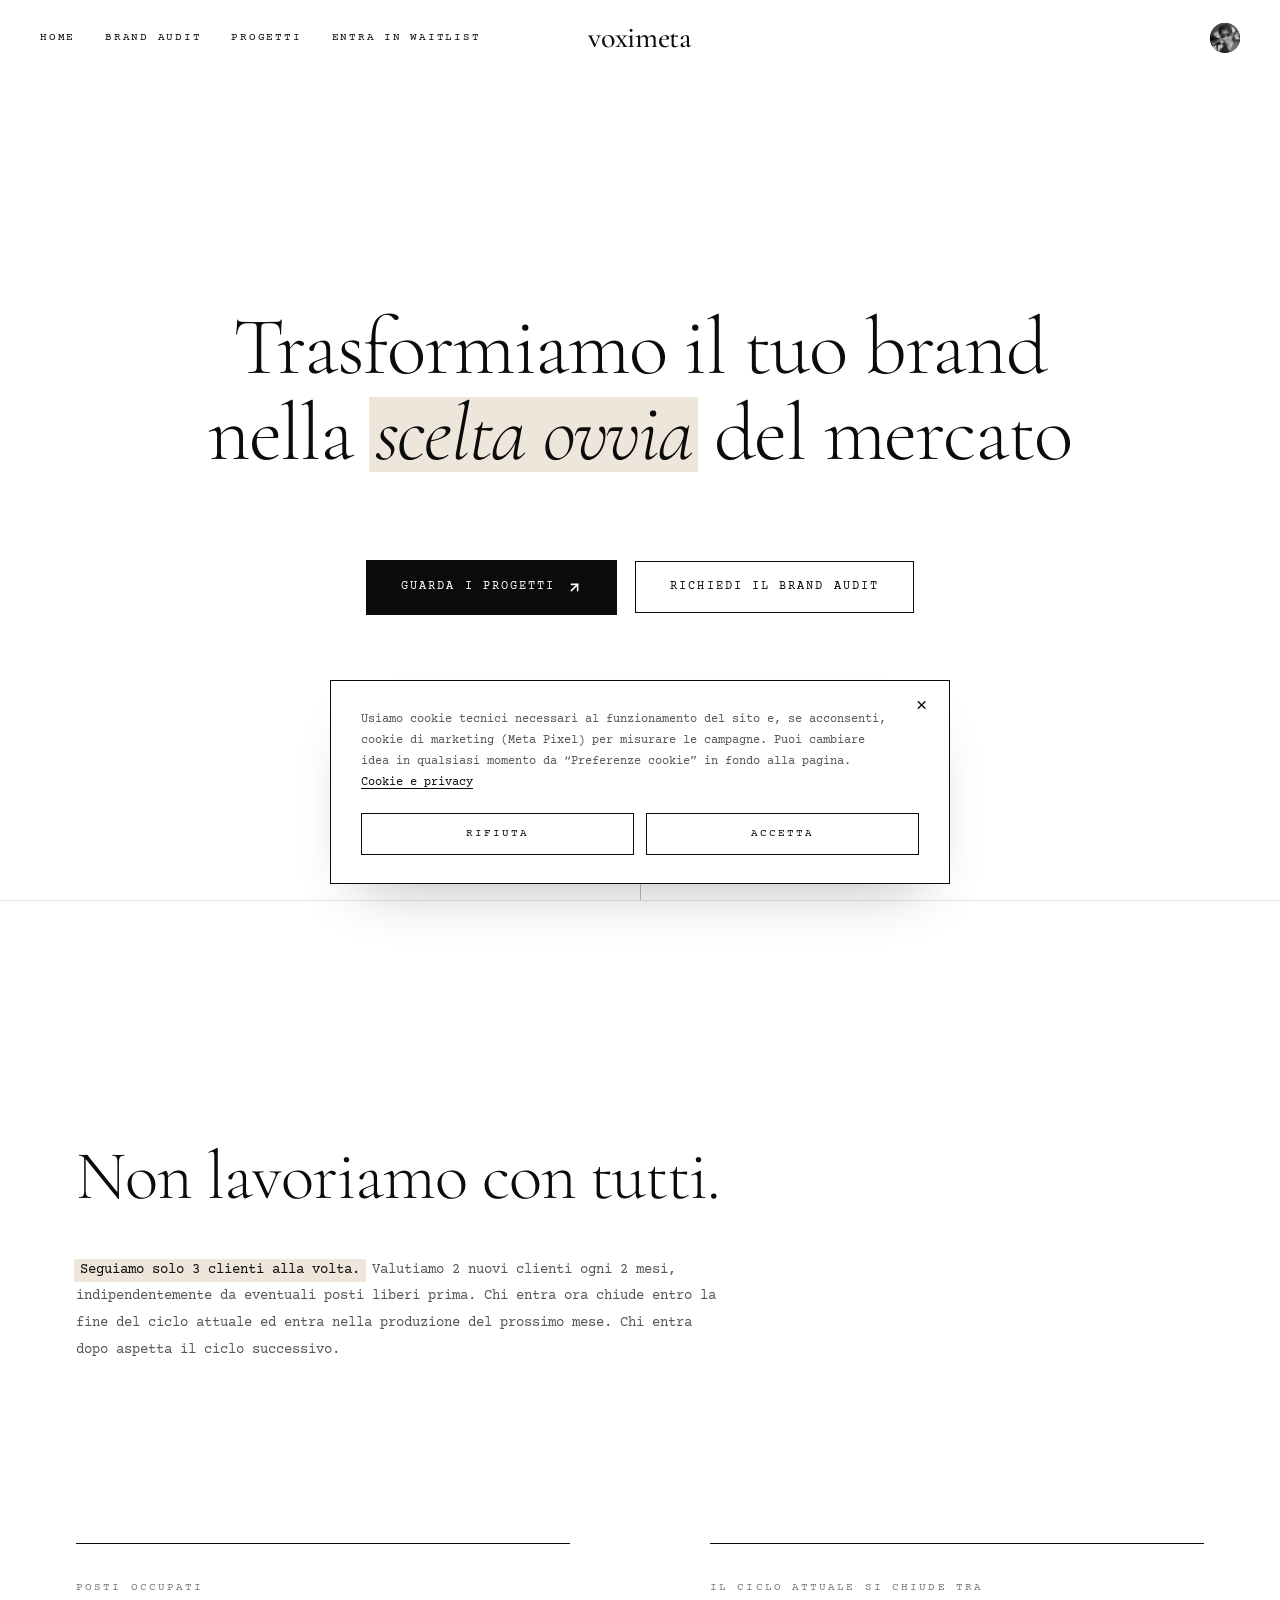
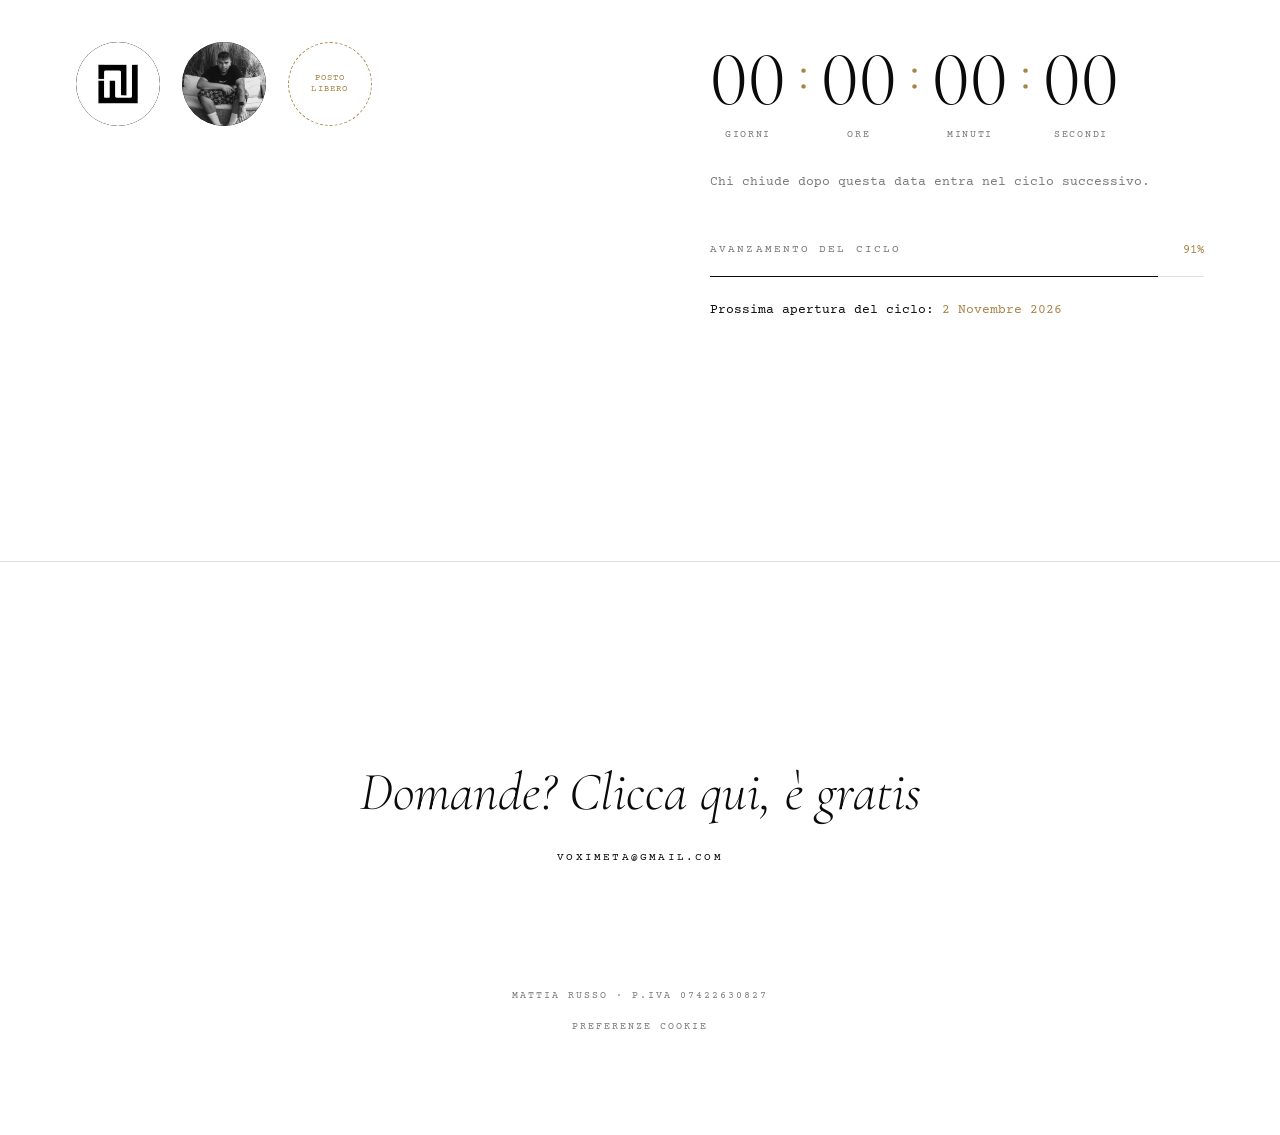
==== commit 2711877a: "Maison redesign: white canvas, black and sand, serif + mono type Co-Authored-By: Claude Opus 5.5 <no" ====
--- a/index.html
+++ b/index.html
@@ -8,7 +8,7 @@
 <meta name="facebook-domain-verification" content="gm3vtie12aqgmri639y9yu4gb5c4yt" />
 <link rel="preconnect" href="https://fonts.googleapis.com">
 <link rel="preconnect" href="https://fonts.gstatic.com" crossorigin>
-<link href="https://fonts.googleapis.com/css2?family=Geist:wght@400;500&family=Geist+Mono:wght@400&family=Instrument+Serif:ital@1&family=GFS+Didot&display=swap" rel="stylesheet">
+<link href="https://fonts.googleapis.com/css2?family=Cormorant+Garamond:ital,wght@0,300;0,400;0,500;1,300;1,400&family=Courier+Prime:ital,wght@0,400;0,700;1,400&display=swap" rel="stylesheet">
 <link rel="icon" type="image/png" href="immagini/favicon.png">
 <link rel="stylesheet" href="styles.css">
 </head>
--- a/styles.css
+++ b/styles.css
@@ -1,31 +1,25 @@
 /* ============================================================
-   VOXIMETA — Shared stylesheet (v4 — dark primary + gold accent)
+   VOXIMETA — Shared stylesheet (v5 — maison: white, black, sand)
+   Serif display (Cormorant Garamond) + typewriter mono (Courier
+   Prime), sharp edges, generous negative space.
    ============================================================ */
 
 :root{
-  --nero:#000000;
-  --avorio:#F4F1EC;
-  --grafite:#2B2926;
-  --grafite-2:#221F1C;
-  --pietra:#8C857B;
-  --oro:#A8844A;
-  --oro-light:#C6A374;
-  --ink:#1C1B19;
-  --hairline:rgba(244,241,236,.14);
-  --hairline-soft:rgba(244,241,236,.08);
-  --white:#ffffff;
-  --error:#C96B54;
-  --radius-lg:6px;
-  --radius-md:4px;
-  --radius-sm:3px;
-  --max-width:1200px;
+  --bianco:#FFFFFF;
+  --nero:#0B0B0B;
+  --sabbia:#A8844A;
+  --sabbia-tint:rgba(168,132,74,.2);
+  --ink-70:rgba(11,11,11,.7);
+  --ink-55:rgba(11,11,11,.55);
+  --ink-40:rgba(11,11,11,.4);
+  --hairline:rgba(11,11,11,.12);
+  --hairline-strong:rgba(11,11,11,.28);
+  --max-width:1240px;
+  --nav-h:76px;
   --ease:cubic-bezier(.16,1,.3,1);
-  --gradient-premium:linear-gradient(155deg, var(--nero) 0%, var(--grafite) 55%, rgba(168,132,74,.28) 100%);
-
-  --font-sans:"Geist",-apple-system,BlinkMacSystemFont,"Helvetica Neue",Helvetica,Arial,sans-serif;
-  --font-mono:"Geist Mono",ui-monospace,"SFMono-Regular",Menlo,Consolas,monospace;
-  --font-serif:"Instrument Serif",Georgia,serif;
-  --font-didot:"GFS Didot",Georgia,serif;
+
+  --font-serif:"Cormorant Garamond","Times New Roman",Times,serif;
+  --font-mono:"Courier Prime","Courier New",Courier,monospace;
 }
 
 *{margin:0;padding:0;box-sizing:border-box;}
@@ -36,165 +30,121 @@
 }
 
 body{
-  font-family:var(--font-sans);
+  font-family:var(--font-mono);
+  font-size:14px;
   font-weight:400;
-  color:var(--avorio);
-  background:var(--grafite);
+  color:var(--nero);
+  background:var(--bianco);
   -webkit-font-smoothing:antialiased;
   -moz-osx-font-smoothing:grayscale;
   overflow-x:hidden;
-  line-height:1.5;
-}
+  line-height:1.7;
+}
+::selection{background:var(--sabbia);color:var(--bianco);}
 
 a{color:inherit;text-decoration:none;}
 img{max-width:100%;display:block;}
 video{max-width:100%;display:block;}
-
-/* ---------- Film grain — ties to the brand's own photography spec
-   ("grana leggera da pellicola"); a faint flicker, not a filter. ---------- */
-.grain-overlay{
-  position:fixed;inset:0;z-index:9999;pointer-events:none;
-  opacity:.16;
-  background-image:url("data:image/svg+xml,%3Csvg xmlns='http://www.w3.org/2000/svg' width='180' height='180'%3E%3Cfilter id='n'%3E%3CfeTurbulence type='fractalNoise' baseFrequency='0.85' numOctaves='2' stitchTiles='stitch'/%3E%3C/filter%3E%3Crect width='100%25' height='100%25' filter='url(%23n)'/%3E%3C/svg%3E");
-  background-repeat:repeat;
-  background-size:180px 180px;
-  animation:grainShift .8s steps(4) infinite;
-}
-@keyframes grainShift{
-  0%{background-position:0px 0px;}
-  25%{background-position:-40px 15px;}
-  50%{background-position:20px -25px;}
-  75%{background-position:-15px 30px;}
-  100%{background-position:0px 0px;}
-}
-button{font-family:inherit;cursor:pointer;border:none;background:none;}
+button{font-family:inherit;cursor:pointer;border:none;background:none;color:inherit;}
 input,textarea,select{font-family:inherit;}
 
-.container{max-width:var(--max-width);margin:0 auto;padding:0 48px;}
-.accent{color:var(--oro);}
-
-/* Italic accent words: same animated sweep highlight as .underline-sweep
-   (applied together in markup: class="accent-serif underline-sweep"). */
-.accent-serif{
-  font-family:var(--font-serif);font-style:italic;
-}
-
-/* ---------- Reveal on scroll ---------- */
+/* Pure white canvas: no grain. */
+.grain-overlay{display:none;}
+
+mux-player{--media-accent-color:var(--sabbia);}
+
+.container{max-width:var(--max-width);margin:0 auto;padding:0 56px;}
+.accent{color:var(--sabbia);}
+
+.accent-serif{font-family:var(--font-serif);font-style:italic;}
+
+/* ---------- Reveal on scroll: slow, quiet ---------- */
 .reveal{
   opacity:0;
-  transform:translateY(20px) scale(.97);
-  transition:opacity .8s var(--ease), transform .8s var(--ease);
-}
-.reveal.is-visible{opacity:1;transform:translateY(0) scale(1);}
-.reveal.d1{transition-delay:.08s;}
-.reveal.d2{transition-delay:.16s;}
-.reveal.d3{transition-delay:.24s;}
+  transform:translateY(28px);
+  transition:opacity 1.2s var(--ease), transform 1.2s var(--ease);
+}
+.reveal.is-visible{opacity:1;transform:translateY(0);}
+.reveal.d1{transition-delay:.1s;}
+.reveal.d2{transition-delay:.2s;}
+.reveal.d3{transition-delay:.3s;}
 
 /* ---------- Letter-by-letter typewriter (section headings) ---------- */
 .letters .letter{
   display:inline-block;
   opacity:0;
-  transform:translateY(16px);
-  transition:opacity .5s var(--ease), transform .5s var(--ease);
+  transform:translateY(14px);
+  transition:opacity .6s var(--ease), transform .6s var(--ease);
 }
 .letters.is-typing .letter{opacity:1;transform:translateY(0);}
 
-/* ---------- Underline "marker" sweep ---------- */
-.underline-sweep{position:relative;display:inline-block;font-weight:500;color:var(--avorio);padding:0 3px;white-space:normal;}
+/* ---------- Sand "marker" sweep ---------- */
+.underline-sweep{position:relative;display:inline-block;color:var(--nero);padding:0 4px;white-space:normal;z-index:0;}
 .underline-sweep::after{
   content:"";
-  position:absolute;left:-2px;right:-2px;top:-2px;bottom:-2px;
-  background:rgba(168,132,74,.3);
+  position:absolute;left:-2px;right:-2px;top:8%;bottom:4%;
+  background:var(--sabbia-tint);
   transform:scaleX(.5);transform-origin:left;
-  transition:transform .9s var(--ease);z-index:-1;
+  transition:transform 1.1s var(--ease);z-index:-1;
 }
 .underline-sweep.is-swept::after{transform:scaleX(1);}
-.accent-serif.underline-sweep{font-weight:400;}
-
-/* ============================================================
-   NAVBAR — glass pill, fixed centered on viewport
+
+/* ============================================================
+   NAVBAR — full-width white bar: links left, wordmark centred,
+   Instagram avatar right (maison layout).
    ============================================================ */
 header.navbar{
-  position:fixed;
-  top:20px;
-  left:50%;
-  transform:translateX(-50%);
-  z-index:300;
-  width:100%;
-  max-width:620px;
-  padding:0 16px;
+  position:fixed;top:0;left:0;right:0;z-index:300;
+  background:var(--bianco);
 }
 .nav-pill{
-  display:flex;
+  display:grid;
+  grid-template-columns:1fr auto 1fr;
   align-items:center;
-  justify-content:center;
-  gap:14px;
-  width:100%;
-  background:rgba(43,41,38,.5);
-  backdrop-filter:blur(20px) saturate(160%);
-  -webkit-backdrop-filter:blur(20px) saturate(160%);
-  border:1px solid var(--hairline-soft);
-  border-radius:50px;
-  padding:9px 24px;
-  box-shadow:none;
-  transition:background .4s var(--ease), padding .4s var(--ease), box-shadow .4s var(--ease);
-}
-.nav-pill.scrolled{
-  background:rgba(20,19,17,.72);
-  padding:7px 22px;
-  box-shadow:0 20px 40px -20px rgba(0,0,0,.5);
-}
-
+  height:var(--nav-h);
+  padding:0 40px;
+  border-bottom:1px solid transparent;
+  transition:height .5s var(--ease), border-color .5s var(--ease);
+}
+.nav-pill.scrolled{height:62px;border-bottom-color:var(--hairline);}
+
+.nav-links{grid-column:1;grid-row:1;justify-self:start;display:flex;align-items:center;gap:30px;list-style:none;}
+.nav-wordmark{
+  grid-column:2;grid-row:1;justify-self:center;
+  font-family:var(--font-serif);font-weight:500;font-size:30px;line-height:1;
+  letter-spacing:-.01em;color:var(--nero);text-transform:lowercase;
+}
 .nav-logo-avatar{
-  position:relative;
-  width:36px;height:36px;border-radius:50%;overflow:hidden;flex-shrink:0;
+  grid-column:3;grid-row:1;justify-self:end;
+  position:relative;width:30px;height:30px;border-radius:50%;overflow:hidden;
   background:var(--nero);
-  display:flex;align-items:center;justify-content:center;
-  color:var(--avorio);font-weight:500;font-size:14px;
-  cursor:pointer;border:1px solid var(--hairline);
-  transition:transform .3s var(--ease);
-}
-.nav-logo-avatar:hover{transform:scale(1.06);}
+  filter:grayscale(1);
+  transition:filter .5s var(--ease), transform .5s var(--ease);
+}
+.nav-logo-avatar:hover{filter:grayscale(0);transform:scale(1.06);}
 .nav-logo-avatar img{position:absolute;inset:0;width:100%;height:100%;object-fit:cover;}
 
-.nav-wordmark{
-  font-family:var(--font-sans);font-weight:500;font-size:16px;
-  letter-spacing:-.055em;color:var(--avorio);text-transform:lowercase;
-  margin-right:auto;
-}
-
-.nav-links{display:flex;align-items:center;gap:2px;list-style:none;}
-
 .nav-link{
-  position:relative;
-  display:inline-flex;
-  align-items:center;
-  height:36px;
-  overflow:hidden;
-  padding:0 13px;
-  border-radius:999px;
+  position:relative;display:inline-flex;align-items:center;
+  height:20px;overflow:hidden;
 }
 .nav-link .nl-default,
 .nav-link .nl-hover{
-  display:flex;
-  align-items:center;
-  font-size:13.5px;
-  line-height:1;
-  white-space:nowrap;
-  transition:transform .3s ease-out, opacity .3s ease-out;
-}
-.nav-link .nl-default{color:var(--pietra);font-weight:500;}
+  display:flex;align-items:center;
+  font-family:var(--font-mono);font-size:11px;line-height:1;
+  letter-spacing:.16em;text-transform:uppercase;white-space:nowrap;
+  transition:transform .45s var(--ease), opacity .45s var(--ease);
+}
+.nav-link .nl-default{color:var(--nero);}
 .nav-link .nl-hover{
-  position:absolute;
-  top:0;left:0;right:0;bottom:0;
-  padding:0 13px;
-  color:var(--oro);font-weight:500;
+  position:absolute;inset:0;
+  color:var(--sabbia);
   opacity:0;transform:translateY(16px);
 }
 .nav-link:hover .nl-default{opacity:0;transform:translateY(-16px);}
 .nav-link:hover .nl-hover{opacity:1;transform:translateY(0);}
 .nav-link.denied .nl-default,
-.nav-link.denied .nl-hover{color:var(--error)!important;}
+.nav-link.denied .nl-hover{color:var(--sabbia)!important;}
 .nav-link.denied{animation:denyShake .5s var(--ease);}
 @keyframes denyShake{
   0%,100%{transform:translateX(0);}
@@ -205,192 +155,192 @@
 }
 
 .nav-burger{
-  display:none;flex-direction:column;justify-content:center;gap:4px;
-  width:32px;height:32px;border-radius:50%;flex-shrink:0;
-}
-.nav-burger span{width:15px;height:1.5px;background:var(--avorio);border-radius:2px;margin:0 auto;transition:transform .3s var(--ease),opacity .3s var(--ease);}
-.nav-burger.open span:nth-child(1){transform:translateY(5.5px) rotate(45deg);}
+  grid-column:1;grid-row:1;justify-self:start;
+  display:none;flex-direction:column;justify-content:center;gap:5px;
+  width:34px;height:34px;margin-left:-6px;
+}
+.nav-burger span{width:18px;height:1px;background:var(--nero);margin:0 auto;transition:transform .4s var(--ease),opacity .4s var(--ease);}
+.nav-burger.open span:nth-child(1){transform:translateY(6px) rotate(45deg);}
 .nav-burger.open span:nth-child(2){opacity:0;}
-.nav-burger.open span:nth-child(3){transform:translateY(-5.5px) rotate(-45deg);}
+.nav-burger.open span:nth-child(3){transform:translateY(-6px) rotate(-45deg);}
 
 .mobile-menu{
-  position:fixed;top:84px;left:50%;transform:translateX(-50%);
-  width:calc(100% - 32px);max-width:340px;
-  background:rgba(43,41,38,.92);backdrop-filter:blur(20px);-webkit-backdrop-filter:blur(20px);
-  border:1px solid var(--hairline-soft);border-radius:var(--radius-lg);
-  max-height:0;opacity:0;overflow:hidden;padding:0 16px;
-  transition:max-height .5s var(--ease), opacity .4s var(--ease), padding .5s var(--ease);
+  position:fixed;top:62px;left:0;right:0;
+  background:var(--bianco);
+  border-bottom:1px solid var(--hairline);
+  max-height:0;opacity:0;overflow:hidden;padding:0 24px;
+  transition:max-height .6s var(--ease), opacity .4s var(--ease), padding .6s var(--ease);
   z-index:299;
 }
-.mobile-menu.open{max-height:340px;opacity:1;padding:14px 16px;}
-.mobile-menu a{display:block;font-size:14.5px;font-weight:500;color:var(--avorio);padding:14px 12px;border-radius:var(--radius-sm);transition:background .25s var(--ease);}
-.mobile-menu a:hover{background:rgba(244,241,236,.06);}
-.mobile-menu a.denied{color:var(--error)!important;animation:denyShake .5s var(--ease);}
-
-@media (max-width:640px){
+.mobile-menu.open{max-height:420px;opacity:1;padding:28px 24px 40px;}
+.mobile-menu a{
+  display:block;padding:12px 0;
+  font-family:var(--font-serif);font-size:30px;font-weight:400;line-height:1.2;color:var(--nero);
+  transition:color .3s var(--ease);
+}
+.mobile-menu a:hover{color:var(--sabbia);}
+.mobile-menu a.denied{color:var(--sabbia)!important;animation:denyShake .5s var(--ease);}
+
+@media (max-width:1100px){
   .nav-links{display:none;}
   .nav-burger{display:flex;}
-  .nav-pill{justify-content:space-between;padding:8px 8px 8px 14px;}
+  .nav-pill{height:62px;padding:0 24px;}
+  .nav-wordmark{font-size:26px;}
 }
 
 /* ============================================================
    HERO
    ============================================================ */
 #hero{
-  position:relative;padding:220px 0 180px;overflow:hidden;
+  position:relative;padding:180px 0 160px;overflow:hidden;
   min-height:100vh;min-height:100dvh;min-height:var(--vh100, 100dvh);
-  display:flex;align-items:center;
-  background:
-    radial-gradient(ellipse 70% 60% at 50% -10%, rgba(168,132,74,.16), transparent 60%),
-    var(--grafite);
-}
-.hero-inner{position:relative;z-index:1;max-width:920px;min-width:0;width:100%;text-align:left;}
+  display:flex;align-items:center;justify-content:center;
+  background:var(--bianco);
+  text-align:center;
+}
+/* A single hairline drawing downward: an invitation to scroll. */
+#hero::after{
+  content:"";position:absolute;left:50%;bottom:0;
+  width:1px;height:96px;background:var(--hairline-strong);
+  transform-origin:top;transform:scaleY(0);
+  animation:heroRule 1.6s var(--ease) 1.4s forwards;
+}
+@keyframes heroRule{to{transform:scaleY(1);}}
+
+.hero-inner{position:relative;z-index:1;max-width:1100px;min-width:0;width:100%;margin:0 auto;text-align:center;}
 
 h1.hero-title{
-  font-family:var(--font-sans);
-  font-size:clamp(28px, 5.2vw, 68px);
-  font-weight:500;
-  letter-spacing:-.035em;
-  line-height:1.12;
-  color:var(--avorio);
-  margin-bottom:80px;
-}
-@media (max-width:768px){
-  h1.hero-title{font-size:clamp(20px, 7vw, 42px);}
-}
-@media (max-width:360px){
-  h1.hero-title{font-size:clamp(17px, 6.4vw, 42px);}
-}
+  font-family:var(--font-serif);
+  font-size:clamp(34px, 6.4vw, 98px);
+  font-weight:300;
+  letter-spacing:-.015em;
+  line-height:1.04;
+  color:var(--nero);
+  margin-bottom:84px;
+}
+h1.hero-title .accent-serif{font-weight:300;}
 .hero-line{
   display:block;white-space:nowrap;
-  opacity:0;transform:translateY(18px);
-  animation:heroLineIn 1s var(--ease) forwards;
-}
-.hero-line:nth-child(1){animation-delay:.1s;}
-.hero-line:nth-child(2){animation-delay:.28s;}
+  opacity:0;transform:translateY(22px);
+  animation:heroLineIn 1.4s var(--ease) forwards;
+}
+.hero-line:nth-child(1){animation-delay:.15s;}
+.hero-line:nth-child(2){animation-delay:.38s;}
 @keyframes heroLineIn{to{opacity:1;transform:translateY(0);}}
 
 .hero-actions{
-  display:flex;align-items:center;gap:24px;flex-wrap:wrap;
+  display:flex;align-items:center;justify-content:center;gap:18px;flex-wrap:wrap;
   opacity:0;transform:translateY(12px);
-  animation:fadeIn .8s var(--ease) forwards;
-  animation-delay:.95s;
+  animation:fadeIn 1.1s var(--ease) forwards;
+  animation-delay:1s;
 }
 @keyframes fadeIn{to{opacity:1;transform:translateY(0);}}
 
+/* Each line is ~10.8em wide in Cormorant (highlight included): size it to the viewport so
+   both lines stay whole on phones. */
+@media (max-width:640px){
+  h1.hero-title{font-size:calc(9.2vw - 6px);margin-bottom:64px;}
+  .hero-actions{flex-direction:column;gap:14px;}
+  .hero-actions .btn{width:100%;max-width:300px;}
+}
+
+/* ---------- Buttons: sharp, typewritten, quiet ---------- */
 .btn{
-  display:inline-flex;align-items:center;gap:9px;
-  padding:15px 26px;border-radius:999px;
-  font-size:14px;font-weight:500;letter-spacing:-.01em;
-  transition:transform .3s var(--ease), background .3s var(--ease), border-color .3s var(--ease), color .3s var(--ease);
-}
-.btn:active{transform:scale(.97);}
-.btn-primary{background:var(--avorio);color:var(--ink);}
-.btn-primary:hover{background:var(--oro);color:var(--white);transform:scale(1.03);}
-.btn-primary svg{transition:transform .35s var(--ease);}
+  display:inline-flex;align-items:center;justify-content:center;gap:12px;
+  padding:19px 34px;border-radius:0;
+  font-family:var(--font-mono);font-size:11.5px;font-weight:400;
+  letter-spacing:.18em;text-transform:uppercase;line-height:1;
+  border:1px solid var(--nero);
+  transition:background .5s var(--ease), border-color .5s var(--ease), color .5s var(--ease);
+}
+.btn-primary{background:var(--nero);color:var(--bianco);}
+.btn-primary:hover{background:var(--sabbia);border-color:var(--sabbia);}
+.btn-primary svg{transition:transform .5s var(--ease);}
 .btn-primary:hover svg{transform:translate(2px,-2px);}
-.btn-secondary{background:transparent;color:var(--avorio);border:1px solid var(--hairline);}
-.btn-secondary:hover{border-color:var(--oro);color:var(--oro);}
-.btn-gold{background:var(--oro);color:var(--white);}
-.btn-gold:hover{background:var(--oro-light);transform:scale(1.03);}
-
-/* ---------- Gold sheen: a soft diagonal light sweep on hover, shared
-   by every solid-gold control. ---------- */
-.btn-gold,
-.fs-next,
-.fs-success .btn-close-modal,
-.cookie-btn-accept{position:relative;overflow:hidden;}
-.btn-gold::after,
-.fs-next::after,
-.fs-success .btn-close-modal::after,
-.cookie-btn-accept::after{
-  content:"";position:absolute;top:0;left:-60%;width:35%;height:100%;
-  background:linear-gradient(115deg, transparent, rgba(255,255,255,.4), transparent);
-  transform:skewX(-18deg);
-  transition:left .7s var(--ease);
-  pointer-events:none;
-}
-.btn-gold:hover::after,
-.fs-next:hover::after,
-.fs-success .btn-close-modal:hover::after,
-.cookie-btn-accept:hover::after{left:130%;}
+.btn-secondary{background:transparent;color:var(--nero);}
+.btn-secondary:hover{background:var(--nero);color:var(--bianco);}
+.btn-gold{background:var(--sabbia);border-color:var(--sabbia);color:var(--bianco);}
+.btn-gold:hover{background:var(--nero);border-color:var(--nero);}
 
 /* ============================================================
    Section shell
    ============================================================ */
-section{padding:220px 0;position:relative;}
-.section-title{font-family:var(--font-sans);font-size:clamp(28px,4.2vw,46px);font-weight:500;letter-spacing:-.03em;line-height:1.1;margin-bottom:32px;color:var(--avorio);}
-.section-sub{font-size:16.5px;color:var(--pietra);max-width:620px;line-height:1.6;}
+section{padding:240px 0;position:relative;background:var(--bianco);}
+.section-title{
+  font-family:var(--font-serif);font-size:clamp(38px,5.4vw,76px);font-weight:300;
+  letter-spacing:-.015em;line-height:1.04;margin-bottom:44px;color:var(--nero);
+}
+.section-sub{font-size:13.5px;color:var(--ink-55);max-width:600px;line-height:1.85;}
 
 /* ============================================================
    SCARSITÀ
    ============================================================ */
-#scarcity{background:var(--grafite);}
-.scarcity-copy{font-size:16.5px;color:var(--pietra);line-height:1.7;max-width:740px;margin-bottom:130px;}
-
-.scarcity-grid{display:grid;grid-template-columns:1fr 1fr;gap:130px;}
+#scarcity{border-top:1px solid var(--hairline);}
+.scarcity-copy{font-size:14px;color:var(--ink-70);line-height:1.9;max-width:640px;margin-bottom:180px;}
+
+.scarcity-grid{display:grid;grid-template-columns:1fr 1fr;gap:140px;}
+.scarcity-grid > div{border-top:1px solid var(--nero);padding-top:36px;}
 .scarcity-label,.cycle-title{
   font-family:var(--font-mono);
-  font-size:11.5px;font-weight:400;letter-spacing:.08em;text-transform:uppercase;color:var(--pietra);margin-bottom:32px;
-}
-
-.slots-row{display:flex;align-items:center;gap:20px;flex-wrap:wrap;}
+  font-size:10.5px;font-weight:400;letter-spacing:.2em;text-transform:uppercase;color:var(--ink-55);margin-bottom:44px;
+}
+
+.slots-row{display:flex;align-items:center;gap:22px;flex-wrap:wrap;}
 .slot-avatar{
   position:relative;
-  width:76px;height:76px;border-radius:50%;
+  width:84px;height:84px;border-radius:50%;
   display:flex;align-items:center;justify-content:center;
   flex-shrink:0;
-  transition:transform .3s var(--ease);
-}
-.slot-avatar:hover{transform:scale(1.05);}
+}
 .slot-photo{
   background:var(--nero);
-  color:var(--avorio);font-weight:500;font-size:15px;overflow:hidden;
-  border:1px solid var(--hairline);
-}
+  color:var(--bianco);font-size:14px;overflow:hidden;
+  filter:grayscale(1);
+  transition:filter .6s var(--ease);
+}
+.slot-photo:hover{filter:grayscale(0);}
 .slot-photo img{position:absolute;inset:0;width:100%;height:100%;object-fit:cover;border-radius:50%;}
 
 .slot-libero{
-  background:transparent;color:var(--pietra);
-  display:flex;align-items:center;justify-content:center;
-  text-align:center;padding:6px;
-  border:1px dashed var(--hairline);
+  background:transparent;color:var(--sabbia);
+  text-align:center;padding:8px;
+  border:1px dashed var(--sabbia);
 }
 .slot-libero span{
   font-family:var(--font-mono);
-  font-size:9px;font-weight:400;letter-spacing:.03em;text-transform:uppercase;line-height:1.25;
-}
-
-.countdown-plain{display:flex;align-items:baseline;gap:10px;margin-bottom:24px;}
-.cd-unit{display:flex;flex-direction:column;align-items:center;gap:6px;}
+  font-size:8.5px;letter-spacing:.14em;text-transform:uppercase;line-height:1.35;
+}
+
+.countdown-plain{display:flex;align-items:baseline;gap:12px;margin-bottom:28px;}
+.cd-unit{display:flex;flex-direction:column;align-items:center;gap:8px;}
 .cd-num{
-  font-family:var(--font-mono);
-  font-size:clamp(28px,5.6vw,58px);font-weight:400;letter-spacing:-.02em;
-  font-variant-numeric:tabular-nums;color:var(--avorio);display:inline-block;
-}
-.cd-num.tick{animation:numTick .35s var(--ease);}
-@keyframes numTick{0%{opacity:.4;}100%{opacity:1;}}
-.cd-label{font-family:var(--font-mono);font-size:9.5px;font-weight:400;letter-spacing:.07em;text-transform:uppercase;color:var(--pietra);}
-.cd-colon{font-family:var(--font-mono);font-size:clamp(22px,4.2vw,44px);font-weight:400;color:var(--hairline);align-self:flex-start;margin-top:2px;}
-
-.cycle-note{font-size:14px;color:var(--pietra);margin-bottom:36px;}
-.progress-head{display:flex;align-items:center;justify-content:space-between;margin-bottom:12px;}
-.progress-head span:first-child{font-family:var(--font-mono);font-size:11px;font-weight:400;letter-spacing:.06em;text-transform:uppercase;color:var(--pietra);}
-.progress-pct{font-family:var(--font-mono);font-size:13px;font-weight:400;color:var(--oro);font-variant-numeric:tabular-nums;}
-.progress-bar{width:100%;height:2px;background:var(--hairline);overflow:hidden;margin-bottom:16px;}
-.progress-fill{height:100%;width:0%;background:var(--oro);transition:width .2s linear;}
-.cycle-next{font-size:13.5px;font-weight:400;color:var(--avorio);}
-.cycle-next span{color:var(--oro);font-family:var(--font-mono);}
+  font-family:var(--font-serif);
+  font-size:clamp(40px,6vw,82px);font-weight:300;line-height:1;letter-spacing:0;
+  font-variant-numeric:lining-nums tabular-nums;color:var(--nero);display:inline-block;
+}
+.cd-num.tick{animation:numTick .5s var(--ease);}
+@keyframes numTick{0%{opacity:.35;}100%{opacity:1;}}
+.cd-label{font-family:var(--font-mono);font-size:9.5px;letter-spacing:.18em;text-transform:uppercase;color:var(--ink-55);}
+.cd-colon{font-family:var(--font-serif);font-size:clamp(30px,4.4vw,60px);font-weight:300;line-height:1;color:var(--sabbia);align-self:flex-start;}
+
+.cycle-note{font-size:13px;color:var(--ink-55);margin-bottom:48px;}
+.progress-head{display:flex;align-items:center;justify-content:space-between;margin-bottom:14px;}
+.progress-head span:first-child{font-family:var(--font-mono);font-size:10.5px;letter-spacing:.2em;text-transform:uppercase;color:var(--ink-55);}
+.progress-pct{font-family:var(--font-mono);font-size:12px;color:var(--sabbia);font-variant-numeric:tabular-nums;}
+.progress-bar{width:100%;height:1px;background:var(--hairline);overflow:hidden;margin-bottom:22px;}
+.progress-fill{height:100%;width:0%;background:var(--nero);transition:width .2s linear;}
+.cycle-next{font-size:13px;color:var(--nero);}
+.cycle-next span{color:var(--sabbia);}
 
 /* ============================================================
    AUDIT / VIDEO PAGE
    ============================================================ */
-#audit{text-align:center;padding-top:220px;background:var(--grafite);}
-.audit-head{max-width:680px;margin:0 auto 80px;}
-.video-wrap{position:relative;max-width:880px;margin:0 auto 56px;}
+#audit{text-align:center;padding-top:220px;}
+.audit-head{max-width:820px;margin:0 auto 96px;}
+.audit-head .section-sub{margin-left:auto;margin-right:auto;}
+.video-wrap{position:relative;max-width:980px;margin:0 auto 72px;}
 .video-frame{
   position:relative;overflow:hidden;
-  border:1px solid var(--hairline);
   aspect-ratio:4/3;background:var(--nero);
 }
 .video-frame mux-player{width:100%;height:100%;display:block;--media-object-fit:cover;}
@@ -399,88 +349,101 @@
    MODAL — multi-step form
    ============================================================ */
 .modal-backdrop{
-  position:fixed;inset:0;z-index:500;background:rgba(0,0,0,.65);
+  position:fixed;inset:0;z-index:500;
+  background:rgba(255,255,255,.82);
+  backdrop-filter:blur(8px);-webkit-backdrop-filter:blur(8px);
   display:flex;align-items:center;justify-content:center;padding:24px;
-  opacity:0;pointer-events:none;transition:opacity .4s var(--ease);
+  opacity:0;pointer-events:none;transition:opacity .5s var(--ease);
 }
 .modal-backdrop.open{opacity:1;pointer-events:auto;}
 .modal-card{
-  position:relative;background:linear-gradient(165deg, var(--grafite) 0%, var(--grafite-2) 100%);
-  border:1px solid var(--hairline-soft);border-radius:var(--radius-lg);
-  padding:52px;max-width:520px;width:100%;max-height:88vh;overflow-y:auto;
-  color:var(--avorio);
-  transform:translateY(16px);transition:transform .4s var(--ease);
+  position:relative;background:var(--bianco);
+  border:1px solid var(--nero);border-radius:0;
+  padding:64px 60px 52px;max-width:560px;width:100%;max-height:88vh;overflow-y:auto;
+  color:var(--nero);
+  box-shadow:0 40px 80px -40px rgba(11,11,11,.25);
+  transform:translateY(18px);transition:transform .6s var(--ease);
 }
 .modal-backdrop.open .modal-card{transform:translateY(0);}
 
-.fs-page-indicator{font-family:var(--font-mono);text-align:center;font-size:11px;color:var(--pietra);font-weight:400;letter-spacing:.05em;margin-bottom:28px;}
-.fs-step{display:none;opacity:0;transition:opacity .2s ease;}
+.fs-page-indicator{font-family:var(--font-mono);text-align:center;font-size:10.5px;color:var(--sabbia);letter-spacing:.24em;margin-bottom:40px;}
+.fs-step{display:none;opacity:0;transition:opacity .3s ease;}
 .fs-step.active{display:block;opacity:1;}
-.fs-step label{display:block;font-size:18px;font-weight:500;margin-bottom:20px;line-height:1.4;letter-spacing:-.01em;}
+.fs-step label{display:block;font-family:var(--font-serif);font-size:28px;font-weight:400;margin-bottom:28px;line-height:1.2;letter-spacing:-.005em;}
 .fs-step input,.fs-step textarea,.fs-step select{
-  width:100%;background:transparent;border:none;border-bottom:1px solid rgba(244,241,236,.2);
-  color:var(--avorio);padding:10px 2px;font-size:16px;border-radius:0;
-  transition:border-color .3s var(--ease);
-}
-.fs-step input::placeholder,.fs-step textarea::placeholder{color:var(--pietra);}
-.fs-step input:focus,.fs-step textarea:focus,.fs-step select:focus{outline:none;border-bottom-color:var(--oro);}
-.fs-step textarea{resize:vertical;min-height:90px;}
-.fs-step select{cursor:pointer;}
-.fs-step select option{background:var(--grafite);color:var(--avorio);}
-
-.fs-error{color:var(--error);font-size:13px;font-weight:500;margin-top:14px;min-height:0;line-height:1.5;}
-
-.fs-nav{display:flex;align-items:center;justify-content:space-between;margin-top:32px;}
+  width:100%;background:transparent;border:none;border-bottom:1px solid var(--hairline-strong);
+  color:var(--nero);padding:12px 2px;font-size:15px;border-radius:0;
+  transition:border-color .4s var(--ease);
+}
+.fs-step input::placeholder,.fs-step textarea::placeholder{color:var(--ink-40);}
+.fs-step input:focus,.fs-step textarea:focus,.fs-step select:focus{outline:none;border-bottom-color:var(--nero);}
+.fs-step textarea{resize:vertical;min-height:96px;}
+.fs-step select{cursor:pointer;-webkit-appearance:none;appearance:none;
+  background:transparent url("data:image/svg+xml,%3Csvg xmlns='http://www.w3.org/2000/svg' width='12' height='12' viewBox='0 0 24 24' fill='none' stroke='%230B0B0B' stroke-width='1.5'%3E%3Cpolyline points='6 9 12 15 18 9'/%3E%3C/svg%3E") right 4px center no-repeat;
+}
+.fs-step select option{background:var(--bianco);color:var(--nero);}
+
+.fs-error{color:var(--sabbia);font-size:12.5px;margin-top:16px;min-height:0;line-height:1.6;}
+
+.fs-nav{display:flex;align-items:center;justify-content:space-between;margin-top:44px;}
 .fs-prev{
-  width:38px;height:38px;border-radius:50%;background:transparent;color:var(--pietra);
-  border:1px solid rgba(244,241,236,.15);
+  width:46px;height:46px;border-radius:0;background:transparent;color:var(--nero);
+  border:1px solid var(--hairline-strong);
   display:flex;align-items:center;justify-content:center;flex-shrink:0;
   visibility:hidden;
-}
+  transition:border-color .4s var(--ease);
+}
+.fs-prev:hover{border-color:var(--nero);}
 .fs-prev.show{visibility:visible;}
 .fs-next{
-  padding:14px 28px;border-radius:999px;background:var(--oro);color:var(--white);
-  font-size:14px;font-weight:500;
-  transition:background .3s var(--ease), transform .3s var(--ease);
-}
-.fs-next:hover{background:var(--oro-light);transform:scale(1.02);}
-.fs-nav.final .fs-next{width:100%;padding:17px;}
-.fs-nav.final .fs-prev{position:absolute;left:40px;bottom:40px;}
+  padding:17px 34px;border-radius:0;background:var(--nero);color:var(--bianco);
+  font-family:var(--font-mono);font-size:11.5px;letter-spacing:.18em;text-transform:uppercase;line-height:1;
+  transition:background .5s var(--ease);
+}
+.fs-next:hover{background:var(--sabbia);}
+.fs-next:disabled{opacity:.6;pointer-events:none;}
+.fs-nav.final .fs-next{width:100%;padding:20px;}
+.fs-nav.final .fs-prev{position:absolute;left:60px;bottom:52px;}
 .fs-nav.final .fs-prev:not(.show){display:none;}
 
-.fs-success{display:none;text-align:center;padding:20px 0;}
-.fs-success p{font-size:16.5px;line-height:1.6;margin-bottom:28px;color:var(--avorio);}
+.fs-success{display:none;text-align:center;padding:24px 0;}
+.fs-success p{font-family:var(--font-serif);font-size:26px;font-weight:300;line-height:1.35;margin-bottom:40px;color:var(--nero);}
 .fs-success .btn-close-modal{
-  padding:15px 34px;border-radius:999px;background:var(--oro);color:var(--white);font-weight:500;
-  transition:background .3s var(--ease), transform .3s var(--ease);
-}
-.fs-success .btn-close-modal:hover{background:var(--oro-light);transform:scale(1.02);}
+  padding:18px 44px;border-radius:0;background:var(--nero);color:var(--bianco);
+  font-family:var(--font-mono);font-size:11.5px;letter-spacing:.18em;text-transform:uppercase;line-height:1;
+  transition:background .5s var(--ease);
+}
+.fs-success .btn-close-modal:hover{background:var(--sabbia);}
 
 /* ============================================================
    PROJECTS
    ============================================================ */
-#projects{background:var(--grafite);border-top:1px solid var(--hairline);padding-top:220px;}
-.projects-head{margin-bottom:96px;}
-.projects-head h1{font-family:var(--font-sans);font-size:clamp(30px,4.4vw,50px);font-weight:500;letter-spacing:-.035em;color:var(--avorio);}
+#projects{padding-top:220px;counter-reset:group;}
+.projects-head{margin-bottom:180px;text-align:center;}
+.projects-head h1{font-family:var(--font-serif);font-size:clamp(56px,9vw,140px);font-weight:300;letter-spacing:-.02em;line-height:1;color:var(--nero);}
 
 .embed-fill{position:absolute;inset:0;width:100%;height:100%;border:0;}
 
-.projects-group{margin-bottom:0;}
-.projects-group + .projects-group{margin-top:170px;padding-top:130px;border-top:1px solid var(--hairline);}
-
-.reels-label{font-family:var(--font-mono);font-size:11.5px;font-weight:400;letter-spacing:.08em;text-transform:uppercase;color:var(--pietra);margin:0 0 36px;}
+.projects-group{counter-increment:group;}
+.projects-group + .projects-group{margin-top:240px;}
+
+.reels-label{
+  font-family:var(--font-mono);font-size:10.5px;letter-spacing:.22em;text-transform:uppercase;
+  color:var(--nero);margin:0 0 56px;text-align:center;
+}
+.reels-label::before{content:counter(group, decimal-leading-zero) "\2002\2014\2002";color:var(--sabbia);}
 
 /* Infinite ribbon: the track's content is duplicated once in the markup;
    animating exactly -50% of its own width loops seamlessly forever. */
 .reels-marquee{
   width:100vw;margin-left:50%;transform:translateX(-50%);
   overflow:hidden;
-  -webkit-mask-image:linear-gradient(90deg, transparent 0, #000 64px, #000 calc(100% - 64px), transparent 100%);
-  mask-image:linear-gradient(90deg, transparent 0, #000 64px, #000 calc(100% - 64px), transparent 100%);
+  -webkit-mask-image:linear-gradient(90deg, transparent 0, #000 120px, #000 calc(100% - 120px), transparent 100%);
+  mask-image:linear-gradient(90deg, transparent 0, #000 120px, #000 calc(100% - 120px), transparent 100%);
 }
 .reels-track{
-  display:flex;gap:28px;width:max-content;padding:10px 28px 26px;
-  animation:reelsMarquee 50s linear infinite;
+  display:flex;gap:40px;width:max-content;padding:24px 40px 30px;
+  animation:reelsMarquee 60s linear infinite;
   perspective:1000px;
 }
 .reels-marquee:hover .reels-track{animation-play-state:paused;}
@@ -490,187 +453,215 @@
 }
 
 .reel-item{
-  display:flex;flex-direction:column;flex:0 0 auto;width:280px;
+  display:flex;flex-direction:column;flex:0 0 auto;width:260px;
   --rx:0deg;--ry:0deg;
-  transition:transform .4s var(--ease), opacity .4s var(--ease);
-}
-.reel-item.lifted{transform:translateY(-20px) scale(1.05) rotateX(var(--rx)) rotateY(var(--ry));z-index:5;}
-.reel-item.dimmed{opacity:.4;}
+  transition:transform .6s var(--ease), opacity .6s var(--ease);
+}
+.reel-item.lifted{transform:translateY(-16px) scale(1.03) rotateX(var(--rx)) rotateY(var(--ry));z-index:5;}
+.reel-item.dimmed{opacity:.35;}
 .reel-tile{
   position:relative;overflow:hidden;
-  aspect-ratio:9/16;background:var(--nero);border:1px solid var(--hairline);
-  transition:box-shadow .4s var(--ease);
-}
-.reel-item.lifted .reel-tile{box-shadow:0 30px 50px -16px rgba(0,0,0,.55);border-color:rgba(244,241,236,.28);}
+  aspect-ratio:9/16;background:var(--nero);
+  outline:1px solid var(--hairline);outline-offset:-1px;
+  transition:box-shadow .6s var(--ease);
+}
+.reel-item.lifted .reel-tile{box-shadow:0 40px 60px -34px rgba(11,11,11,.45);}
 .reel-tile mux-player,
-.reel-tile video{width:100%;height:100%;display:block;pointer-events:none;object-fit:cover;--media-object-fit:cover;transition:transform .6s var(--ease);}
+.reel-tile video{width:100%;height:100%;display:block;pointer-events:none;object-fit:cover;--media-object-fit:cover;transition:transform .8s var(--ease);}
 .reel-item.lifted .reel-tile mux-player,
-.reel-item.lifted .reel-tile video{transform:scale(1.08);}
+.reel-item.lifted .reel-tile video{transform:scale(1.06);}
 .reel-shield{position:absolute;inset:0;z-index:2;cursor:pointer;background:transparent;}
 .reel-shield::after{
   content:"";
   position:absolute;top:50%;left:50%;transform:translate(-50%,-50%);
-  width:42px;height:42px;border-radius:50%;
-  background:rgba(244,241,236,.16) url("data:image/svg+xml,%3Csvg xmlns='http://www.w3.org/2000/svg' width='16' height='16' viewBox='0 0 24 24' fill='%23F4F1EC'%3E%3Cpolygon points='6 4 20 12 6 20'/%3E%3C/svg%3E") center/15px no-repeat;
-  backdrop-filter:blur(6px);
-  transition:background-color .3s var(--ease);
-}
-.reel-item.lifted .reel-shield::after{background-color:rgba(244,241,236,.26);}
+  width:46px;height:46px;border-radius:50%;
+  background:rgba(255,255,255,.88) url("data:image/svg+xml,%3Csvg xmlns='http://www.w3.org/2000/svg' width='16' height='16' viewBox='0 0 24 24' fill='%230B0B0B'%3E%3Cpolygon points='7 4 20 12 7 20'/%3E%3C/svg%3E") center/13px no-repeat;
+  transition:transform .5s var(--ease), background-color .5s var(--ease);
+}
+.reel-item.lifted .reel-shield::after,
+.reel-shield:hover::after{transform:translate(-50%,-50%) scale(1.1);background-color:var(--bianco);}
 .reel-caption{
   font-family:var(--font-mono);
-  margin-top:10px;color:var(--avorio);font-size:11.5px;font-weight:400;letter-spacing:.01em;
-}
-
-.showcase-video-wrap{margin:0 auto;max-width:640px;}
-.showcase-video-frame{
-  position:relative;overflow:hidden;aspect-ratio:16/9;background:var(--nero);
-  border:1px solid var(--hairline);
-}
+  margin-top:16px;color:var(--nero);font-size:10.5px;letter-spacing:.14em;text-transform:uppercase;line-height:1.5;
+}
+
+.showcase-video-wrap{margin:0 auto;max-width:920px;}
+.showcase-video-frame{position:relative;overflow:hidden;aspect-ratio:16/9;background:var(--nero);}
 .showcase-video-frame mux-player{width:100%;height:100%;display:block;}
-.showcase-video-wrap .reel-caption{margin-top:14px;text-align:center;color:var(--pietra);}
-
-.projects-grid{display:grid;grid-template-columns:1fr 1fr;gap:1px;background:var(--hairline);}
-.project-card.full{grid-column:1 / -1;}
-.project-card.full .project-media{height:320px;}
-.project-card.full h3,
-.project-card.full .project-desc{max-width:640px;}
+.showcase-video-wrap .reel-caption{margin-top:20px;text-align:center;}
+
+/* Case studies: editorial rows, media and text side by side,
+   alternating, separated by space rather than lines. */
+.projects-grid{display:flex;flex-direction:column;gap:200px;}
 .project-card{
-  position:relative;padding:80px;min-height:520px;
-  display:flex;flex-direction:column;justify-content:flex-end;overflow:hidden;
+  position:relative;
+  display:grid;
+  grid-template-columns:minmax(0,1.3fr) minmax(0,1fr);
+  grid-template-rows:1fr auto auto auto auto 1fr;
+  column-gap:96px;
+  color:var(--nero);
   --mx:50%;--my:50%;
 }
-.project-card.card-light,
-.project-card.card-dark{
-  background:radial-gradient(ellipse 90% 70% at 20% 100%, rgba(168,132,74,.13), transparent 60%), var(--nero);
-  color:var(--avorio);
-}
-.project-card::before{
-  content:"";position:absolute;inset:0;z-index:1;pointer-events:none;
-  background:radial-gradient(circle 260px at var(--mx) var(--my), rgba(168,132,74,.16), transparent 70%);
-  opacity:0;transition:opacity .5s var(--ease);
-}
-.project-card:hover::before{opacity:1;}
-.project-media{position:relative;z-index:1;margin-bottom:28px;height:200px;}
-.project-img{position:relative;width:100%;height:100%;overflow:hidden;border:1px solid var(--hairline);}
-.project-img mux-player{width:100%;height:100%;display:block;pointer-events:none;--media-object-fit:cover;transition:transform .6s var(--ease);}
-.project-card:hover .project-img mux-player{transform:scale(1.06);}
-.project-card h3{position:relative;z-index:1;font-family:var(--font-sans);font-size:23px;font-weight:500;letter-spacing:-.015em;line-height:1.3;max-width:420px;margin-bottom:8px;}
-.project-card .project-subtitle{position:relative;z-index:1;font-family:var(--font-mono);font-size:12.5px;font-weight:400;opacity:.7;margin-bottom:14px;}
-.project-card .project-desc{position:relative;z-index:1;font-size:14.5px;line-height:1.6;opacity:.85;max-width:420px;margin-bottom:14px;}
-.project-card p.tag{position:relative;z-index:1;font-family:var(--font-mono);font-size:11.5px;font-weight:400;text-transform:uppercase;letter-spacing:.06em;opacity:.6;}
+.project-card::before{content:none;}
+.project-media{grid-column:1;grid-row:1 / -1;align-self:center;position:relative;}
+.project-img{position:relative;width:100%;aspect-ratio:16/9;overflow:hidden;background:var(--nero);}
+.project-img mux-player{width:100%;height:100%;display:block;pointer-events:none;--media-object-fit:cover;transition:transform 1s var(--ease);}
+.project-card:hover .project-img mux-player{transform:scale(1.04);}
+.project-card .project-subtitle{grid-column:2;grid-row:2;font-family:var(--font-mono);font-size:10.5px;letter-spacing:.2em;text-transform:uppercase;color:var(--sabbia);margin-bottom:22px;}
+.project-card h3{grid-column:2;grid-row:3;font-family:var(--font-serif);font-size:clamp(30px,3.1vw,44px);font-weight:300;letter-spacing:-.01em;line-height:1.1;margin-bottom:28px;}
+.project-card .project-desc{grid-column:2;grid-row:4;font-size:13.5px;line-height:1.9;color:var(--ink-70);margin-bottom:32px;}
+.project-card p.tag{grid-column:2;grid-row:5;font-family:var(--font-mono);font-size:10px;text-transform:uppercase;letter-spacing:.2em;color:var(--ink-55);border-top:1px solid var(--hairline);padding-top:20px;}
+
+.project-card:nth-child(even){grid-template-columns:minmax(0,1fr) minmax(0,1.3fr);}
+.project-card:nth-child(even) .project-media{grid-column:2;}
+.project-card:nth-child(even) .project-subtitle,
+.project-card:nth-child(even) h3,
+.project-card:nth-child(even) .project-desc,
+.project-card:nth-child(even) p.tag{grid-column:1;}
 
 /* ---------- Lightbox (full-screen, unmuted audio) ---------- */
 .lightbox{
-  position:fixed;inset:0;z-index:600;background:rgba(0,0,0,.94);
-  display:flex;align-items:center;justify-content:center;padding:32px;
-  opacity:0;pointer-events:none;transition:opacity .4s var(--ease);
+  position:fixed;inset:0;z-index:600;background:rgba(255,255,255,.97);
+  display:flex;align-items:center;justify-content:center;padding:40px;
+  opacity:0;pointer-events:none;transition:opacity .5s var(--ease);
 }
 .lightbox.open{opacity:1;pointer-events:auto;}
 .lightbox-inner{
   position:relative;overflow:hidden;
-  max-width:min(92vw,420px);width:100%;aspect-ratio:9/16;
+  max-width:min(92vw,440px);width:100%;aspect-ratio:9/16;
   background:var(--nero);
-  transform:scale(.97);transition:transform .4s var(--ease);
-}
-.lightbox-inner.wide{max-width:min(92vw,860px);aspect-ratio:16/9;}
+  box-shadow:0 50px 100px -50px rgba(11,11,11,.5);
+  transform:scale(.97);transition:transform .6s var(--ease);
+}
+.lightbox-inner.wide{max-width:min(92vw,1000px);aspect-ratio:16/9;}
 .lightbox-inner mux-player,
 .lightbox-inner video{width:100%;height:100%;display:block;}
 .lightbox.open .lightbox-inner{transform:scale(1);}
 .lightbox-close{
-  position:fixed;top:28px;right:28px;z-index:601;
-  width:42px;height:42px;border-radius:50%;background:rgba(244,241,236,.1);color:var(--avorio);font-size:22px;
+  position:fixed;top:24px;right:24px;z-index:601;
+  width:46px;height:46px;border-radius:0;background:transparent;color:var(--nero);font-size:26px;font-weight:300;
+  border:1px solid var(--hairline-strong);
   display:flex;align-items:center;justify-content:center;
-  transition:background .25s var(--ease);
-}
-.lightbox-close:hover{background:rgba(244,241,236,.2);}
+  transition:border-color .4s var(--ease), color .4s var(--ease);
+}
+.lightbox-close:hover{border-color:var(--nero);color:var(--sabbia);}
 
 /* ============================================================
    Underline-style form fields (waitlist page reuse)
    ============================================================ */
 .hp-field{position:absolute;left:-9999px;opacity:0;pointer-events:none;}
-.field-u{margin-bottom:22px;}
-.field-u label{display:block;font-family:var(--font-mono);font-size:10.5px;font-weight:400;letter-spacing:.08em;text-transform:uppercase;color:var(--pietra);margin-bottom:10px;}
+.field-u{margin-bottom:26px;}
+.field-u label{display:block;font-family:var(--font-mono);font-size:10.5px;letter-spacing:.2em;text-transform:uppercase;color:var(--ink-55);margin-bottom:10px;}
 .field-u input,.field-u select,.field-u textarea{
-  width:100%;background:transparent;border:none;border-bottom:1px solid rgba(244,241,236,.2);
-  color:var(--avorio);padding:10px 2px;font-size:15px;border-radius:0;
-  transition:border-color .3s var(--ease);
+  width:100%;background:transparent;border:none;border-bottom:1px solid var(--hairline-strong);
+  color:var(--nero);padding:12px 2px;font-size:15px;border-radius:0;
+  transition:border-color .4s var(--ease);
 }
 .field-u select{cursor:pointer;}
-.field-u select option{background:var(--grafite);color:var(--avorio);}
-.field-u input::placeholder,.field-u textarea::placeholder{color:var(--pietra);}
-.field-u input:focus,.field-u select:focus,.field-u textarea:focus{outline:none;border-bottom-color:var(--oro);}
+.field-u select option{background:var(--bianco);color:var(--nero);}
+.field-u input::placeholder,.field-u textarea::placeholder{color:var(--ink-40);}
+.field-u input:focus,.field-u select:focus,.field-u textarea:focus{outline:none;border-bottom-color:var(--nero);}
 .field-u textarea{resize:vertical;min-height:60px;}
-.form-error{color:var(--error);font-size:13px;font-weight:500;margin-bottom:14px;min-height:0;line-height:1.5;}
+.form-error{color:var(--sabbia);font-size:12.5px;margin-bottom:14px;min-height:0;line-height:1.6;}
 .form-success{
-  display:none;background:rgba(168,132,74,.08);border:1px solid rgba(168,132,74,.3);
-  color:var(--avorio);padding:22px;border-radius:var(--radius-md);font-size:14.5px;line-height:1.6;text-align:center;
+  display:none;border:1px solid var(--sabbia);
+  color:var(--nero);padding:26px;font-size:14px;line-height:1.7;text-align:center;
 }
 .submit-btn{
-  width:100%;background:var(--oro);color:var(--white);padding:17px;border-radius:var(--radius-sm);
-  font-size:14.5px;font-weight:500;letter-spacing:.01em;margin-top:6px;
-  transition:background .3s var(--ease), transform .3s var(--ease), opacity .3s var(--ease);
-}
-.submit-btn:hover{background:var(--oro-light);transform:scale(1.01);}
-.submit-btn:active{transform:scale(.98);}
+  width:100%;background:var(--nero);color:var(--bianco);padding:20px;border-radius:0;
+  font-family:var(--font-mono);font-size:11.5px;letter-spacing:.18em;text-transform:uppercase;margin-top:6px;
+  transition:background .5s var(--ease), opacity .3s var(--ease);
+}
+.submit-btn:hover{background:var(--sabbia);}
 .submit-btn:disabled{opacity:.6;pointer-events:none;}
 
 /* ============================================================
    Waitlist private page
    ============================================================ */
 .waitlist-page{min-height:100vh;}
-.waitlist-section{padding:220px 0 160px;}
+.waitlist-section{padding:220px 0 200px;text-align:center;}
 .private-badge{
-  display:inline-block;border:1px solid rgba(168,132,74,.4);color:var(--oro);
-  background:rgba(168,132,74,.06);font-family:var(--font-mono);font-size:10.5px;font-weight:400;letter-spacing:.05em;
-  padding:10px 18px;border-radius:999px;margin-bottom:40px;line-height:1.5;max-width:560px;text-transform:uppercase;
-}
-.waitlist-section > .container{max-width:640px;}
+  display:inline-block;border:1px solid var(--sabbia);color:var(--sabbia);
+  font-family:var(--font-mono);font-size:10px;letter-spacing:.18em;
+  padding:12px 22px;border-radius:0;margin-bottom:64px;line-height:1.7;max-width:560px;text-transform:uppercase;
+}
+.waitlist-section > .container{max-width:720px;}
 .waitlist-section .video-wrap{
-  max-width:880px;width:90vw;
+  max-width:980px;width:90vw;
   margin-left:50%;transform:translateX(-50%);
-  margin-top:16px;
-}
-.waitlist-intro{color:var(--pietra);font-size:15px;line-height:1.7;margin-bottom:52px;}
-.waitlist-section h1{font-family:var(--font-sans);font-size:clamp(26px,3.8vw,38px);font-weight:500;letter-spacing:-.03em;margin-bottom:18px;color:var(--avorio);}
-.waitlist-sub{color:var(--pietra);font-size:14px;margin-bottom:64px;}
+  margin-top:24px;
+}
+.waitlist-intro{color:var(--ink-70);font-size:14px;line-height:1.9;margin:0 auto 96px;max-width:560px;}
+.waitlist-section h1{font-family:var(--font-serif);font-size:clamp(38px,5.4vw,72px);font-weight:300;letter-spacing:-.015em;line-height:1.05;margin-bottom:24px;color:var(--nero);}
+.waitlist-sub{color:var(--ink-55);font-size:13px;margin-bottom:80px;letter-spacing:.04em;}
 .underline-form{margin-top:10px;}
 
 /* ============================================================
    Footer
    ============================================================ */
 footer{
-  border-top:1px solid var(--hairline);padding:140px 0 96px;
-  background:radial-gradient(ellipse 60% 100% at 50% 120%, rgba(168,132,74,.1), transparent 60%), var(--grafite);
-}
-.footer-inner-new{text-align:center;max-width:480px;margin:0 auto;}
-.footer-cta{display:inline-block;font-size:15.5px;font-weight:500;color:var(--oro);margin-bottom:10px;transition:opacity .25s var(--ease);}
-.footer-cta:hover{opacity:.75;}
-.footer-email{display:block;font-size:13.5px;color:var(--pietra);margin-bottom:28px;transition:color .25s var(--ease);}
-.footer-email:hover{color:var(--avorio);}
-.footer-credit{font-family:var(--font-didot);font-size:12.5px;color:var(--pietra);letter-spacing:.01em;}
+  border-top:1px solid var(--hairline);padding:200px 0 96px;
+  background:var(--bianco);
+}
+.footer-inner-new{text-align:center;max-width:960px;margin:0 auto;}
+.footer-cta{
+  display:inline-block;font-family:var(--font-serif);font-style:italic;font-weight:300;text-wrap:balance;
+  font-size:clamp(32px,4.2vw,56px);line-height:1.1;color:var(--nero);margin-bottom:28px;
+  transition:color .5s var(--ease);
+}
+.footer-cta:hover{color:var(--sabbia);}
+.footer-email{display:block;font-size:11px;letter-spacing:.2em;text-transform:uppercase;color:var(--nero);margin-bottom:120px;transition:color .4s var(--ease);}
+.footer-email:hover{color:var(--sabbia);}
+.footer-credit{font-family:var(--font-mono);font-size:10px;letter-spacing:.2em;text-transform:uppercase;color:var(--ink-55);}
+.footer-prefs{display:inline-block;margin-top:14px;font-size:10px;letter-spacing:.2em;text-transform:uppercase;color:var(--ink-55);transition:color .4s var(--ease);}
+.footer-prefs:hover{color:var(--nero);}
 
 /* ============================================================
    Responsive
    ============================================================ */
 @media (max-width:900px){
-  .scarcity-grid{grid-template-columns:1fr;gap:48px;}
-  .projects-grid{grid-template-columns:1fr;}
+  .scarcity-grid{grid-template-columns:1fr;gap:96px;}
+  .project-card,
+  .project-card:nth-child(even){grid-template-columns:minmax(0,1fr);grid-template-rows:none;}
+  .project-card .project-media,
+  .project-card:nth-child(even) .project-media{grid-column:1;grid-row:auto;margin-bottom:40px;}
+  .project-card .project-subtitle,
+  .project-card h3,
+  .project-card .project-desc,
+  .project-card p.tag,
+  .project-card:nth-child(even) .project-subtitle,
+  .project-card:nth-child(even) h3,
+  .project-card:nth-child(even) .project-desc,
+  .project-card:nth-child(even) p.tag{grid-column:1;grid-row:auto;}
+  .projects-grid{gap:140px;}
+  .project-card .project-subtitle{order:1;}
+  .project-card h3{order:2;}
+  .project-card .project-desc{order:3;}
+  .project-card p.tag{order:4;}
 }
 
 @media (max-width:760px){
-  section{padding:130px 0;}
-  #hero{padding-top:150px;}
+  section{padding:160px 0;}
+  #hero{padding:140px 0 130px;}
   #audit{padding-top:150px;}
   #projects{padding-top:150px;}
+  .projects-head{margin-bottom:120px;}
+  .projects-group + .projects-group{margin-top:160px;}
   .waitlist-section{padding-top:150px;}
   .container{padding:0 24px;}
-  .modal-card{padding:32px;}
-  .fs-nav.final .fs-prev{left:32px;bottom:32px;}
+  .scarcity-copy{margin-bottom:120px;}
+  .modal-card{padding:48px 28px 36px;}
+  .fs-step label{font-size:24px;}
+  .fs-nav.final .fs-prev{left:28px;bottom:36px;}
   .countdown-plain{gap:6px;}
-  .project-card{padding:36px;min-height:auto;}
-  .projects-group + .projects-group{margin-top:100px;padding-top:72px;}
-  .reel-item{width:190px;}
-  .reels-track{gap:18px;}
+  .reel-item{width:200px;}
+  .reels-track{gap:22px;padding:20px 22px 26px;}
+  .reels-marquee{
+    -webkit-mask-image:linear-gradient(90deg, transparent 0, #000 40px, #000 calc(100% - 40px), transparent 100%);
+    mask-image:linear-gradient(90deg, transparent 0, #000 40px, #000 calc(100% - 40px), transparent 100%);
+  }
+  footer{padding:150px 0 72px;}
+  .footer-email{margin-bottom:88px;}
 }
 
 /* ============================================================
@@ -679,15 +670,13 @@
 .toast{
   position:fixed;bottom:28px;left:50%;
   transform:translate(-50%,10px);
-  background:rgba(20,19,17,.96);backdrop-filter:blur(12px);-webkit-backdrop-filter:blur(12px);
-  border:1px solid var(--hairline-soft);border-left:2px solid var(--oro);
-  border-radius:var(--radius-md);
-  padding:14px 22px;color:var(--avorio);
-  font-size:13.5px;font-weight:500;letter-spacing:-.005em;
-  max-width:min(420px,calc(100vw - 32px));
-  box-shadow:0 24px 50px -20px rgba(0,0,0,.55);
+  background:var(--nero);
+  border-left:2px solid var(--sabbia);
+  padding:16px 24px;color:var(--bianco);
+  font-family:var(--font-mono);font-size:12px;letter-spacing:.04em;line-height:1.5;
+  max-width:min(440px,calc(100vw - 32px));
   z-index:1000;opacity:0;pointer-events:none;
-  transition:opacity .4s var(--ease), transform .4s var(--ease);
+  transition:opacity .5s var(--ease), transform .5s var(--ease);
 }
 .toast.show{opacity:1;transform:translate(-50%,0);}
 
@@ -696,45 +685,52 @@
    ============================================================ */
 .cookie-banner{
   position:fixed;left:16px;right:16px;bottom:16px;z-index:900;
-  max-width:640px;margin:0 auto;
-  background:rgba(20,19,17,.96);backdrop-filter:blur(12px);-webkit-backdrop-filter:blur(12px);
-  border:1px solid var(--hairline-soft);border-radius:var(--radius-lg);
-  padding:22px 24px;color:var(--avorio);
-  flex-direction:column;gap:16px;
+  max-width:620px;margin:0 auto;
+  background:var(--bianco);
+  border:1px solid var(--nero);border-radius:0;
+  padding:28px 30px;color:var(--nero);
+  flex-direction:column;gap:20px;
   display:none;
+  box-shadow:0 30px 60px -30px rgba(11,11,11,.3);
 }
 .cookie-banner.show{display:flex;}
-.cookie-banner p{font-size:13px;line-height:1.6;color:var(--pietra);}
-.cookie-banner a{color:var(--oro);text-decoration:underline;}
-.cookie-banner-actions{display:flex;gap:10px;flex-wrap:wrap;}
-.cookie-close{position:absolute;top:10px;right:12px;width:28px;height:28px;border-radius:50%;background:transparent;color:var(--pietra);font-size:20px;line-height:1;cursor:pointer;transition:color .25s var(--ease);}
-.cookie-close:hover{color:var(--avorio);}
-.cookie-banner p{padding-right:18px;}
+.cookie-banner p{font-size:12px;line-height:1.75;color:var(--ink-70);padding-right:22px;}
+.cookie-banner a{color:var(--nero);text-decoration:underline;text-underline-offset:3px;}
+.cookie-banner a:hover{color:var(--sabbia);}
+.cookie-banner-actions{display:flex;gap:12px;flex-wrap:wrap;}
+.cookie-close{position:absolute;top:12px;right:14px;width:28px;height:28px;background:transparent;color:var(--nero);font-size:22px;font-weight:300;line-height:1;cursor:pointer;transition:color .3s var(--ease);}
+.cookie-close:hover{color:var(--sabbia);}
 .cookie-banner-actions button{
-  flex:1;padding:12px 18px;border-radius:999px;font-size:13px;font-weight:500;
-  transition:transform .25s var(--ease), background .25s var(--ease);white-space:nowrap;
-  background:rgba(244,241,236,.08);color:var(--avorio);border:1px solid var(--hairline);cursor:pointer;
-}
-.cookie-banner-actions button:hover{background:rgba(244,241,236,.15);}
-
-.footer-prefs{display:inline-block;margin-top:14px;font-size:12px;color:var(--pietra);transition:color .25s var(--ease);}
-.footer-prefs:hover{color:var(--avorio);}
-
-.consent-note{margin-top:18px;text-align:center;font-size:12px;line-height:1.5;color:var(--pietra);}
-.consent-note a{color:var(--oro);text-decoration:underline;}
-
-.privacy-page{padding:170px 0 40px;}
-.privacy-page .container{max-width:760px;}
-.privacy-page h1{font-family:var(--font-sans);font-size:clamp(28px,4vw,42px);font-weight:500;letter-spacing:-.03em;margin-bottom:12px;color:var(--avorio);}
-.privacy-page .privacy-updated{font-size:13px;color:var(--pietra);margin-bottom:56px;}
-.privacy-page h2{font-family:var(--font-sans);font-size:19px;font-weight:500;letter-spacing:-.01em;margin:44px 0 14px;color:var(--avorio);}
-.privacy-page p,.privacy-page li{font-size:15px;line-height:1.75;color:var(--pietra);}
-.privacy-page p{margin-bottom:14px;}
-.privacy-page ul{margin:0 0 14px 20px;list-style:disc;}
-.privacy-page a{color:var(--oro);text-decoration:underline;}
-.privacy-page strong{color:var(--avorio);font-weight:500;}
+  flex:1;padding:15px 18px;border-radius:0;
+  font-family:var(--font-mono);font-size:10.5px;letter-spacing:.18em;text-transform:uppercase;line-height:1;
+  transition:background .4s var(--ease), color .4s var(--ease);white-space:nowrap;
+  background:transparent;color:var(--nero);border:1px solid var(--nero);cursor:pointer;
+}
+.cookie-banner-actions button:hover{background:var(--nero);color:var(--bianco);}
+
+.consent-note{margin-top:22px;text-align:center;font-size:10.5px;letter-spacing:.04em;line-height:1.6;color:var(--ink-55);}
+.consent-note a{color:var(--nero);text-decoration:underline;text-underline-offset:3px;}
+
+/* ============================================================
+   Privacy page
+   ============================================================ */
+.privacy-page{padding:220px 0 80px;}
+.privacy-page .container{max-width:780px;}
+.privacy-page h1{font-family:var(--font-serif);font-size:clamp(40px,5.6vw,76px);font-weight:300;letter-spacing:-.015em;line-height:1.05;margin-bottom:20px;color:var(--nero);}
+.privacy-page .privacy-updated{font-size:10.5px;letter-spacing:.2em;text-transform:uppercase;color:var(--sabbia);margin-bottom:96px;}
+.privacy-page h2{font-family:var(--font-serif);font-size:28px;font-weight:400;letter-spacing:-.005em;margin:72px 0 20px;color:var(--nero);}
+.privacy-page p,.privacy-page li{font-size:13.5px;line-height:1.9;color:var(--ink-70);}
+.privacy-page p{margin-bottom:16px;}
+.privacy-page ul{margin:0 0 16px 20px;list-style:disc;}
+.privacy-page a{color:var(--nero);text-decoration:underline;text-underline-offset:3px;}
+.privacy-page a:hover{color:var(--sabbia);}
+.privacy-page strong{color:var(--nero);font-weight:700;}
+
+@media (max-width:760px){
+  .privacy-page{padding-top:150px;}
+}
 
 @media (max-width:480px){
-  .cookie-banner{padding:18px;}
+  .cookie-banner{padding:24px 20px;}
   .cookie-banner-actions{flex-direction:column;}
 }
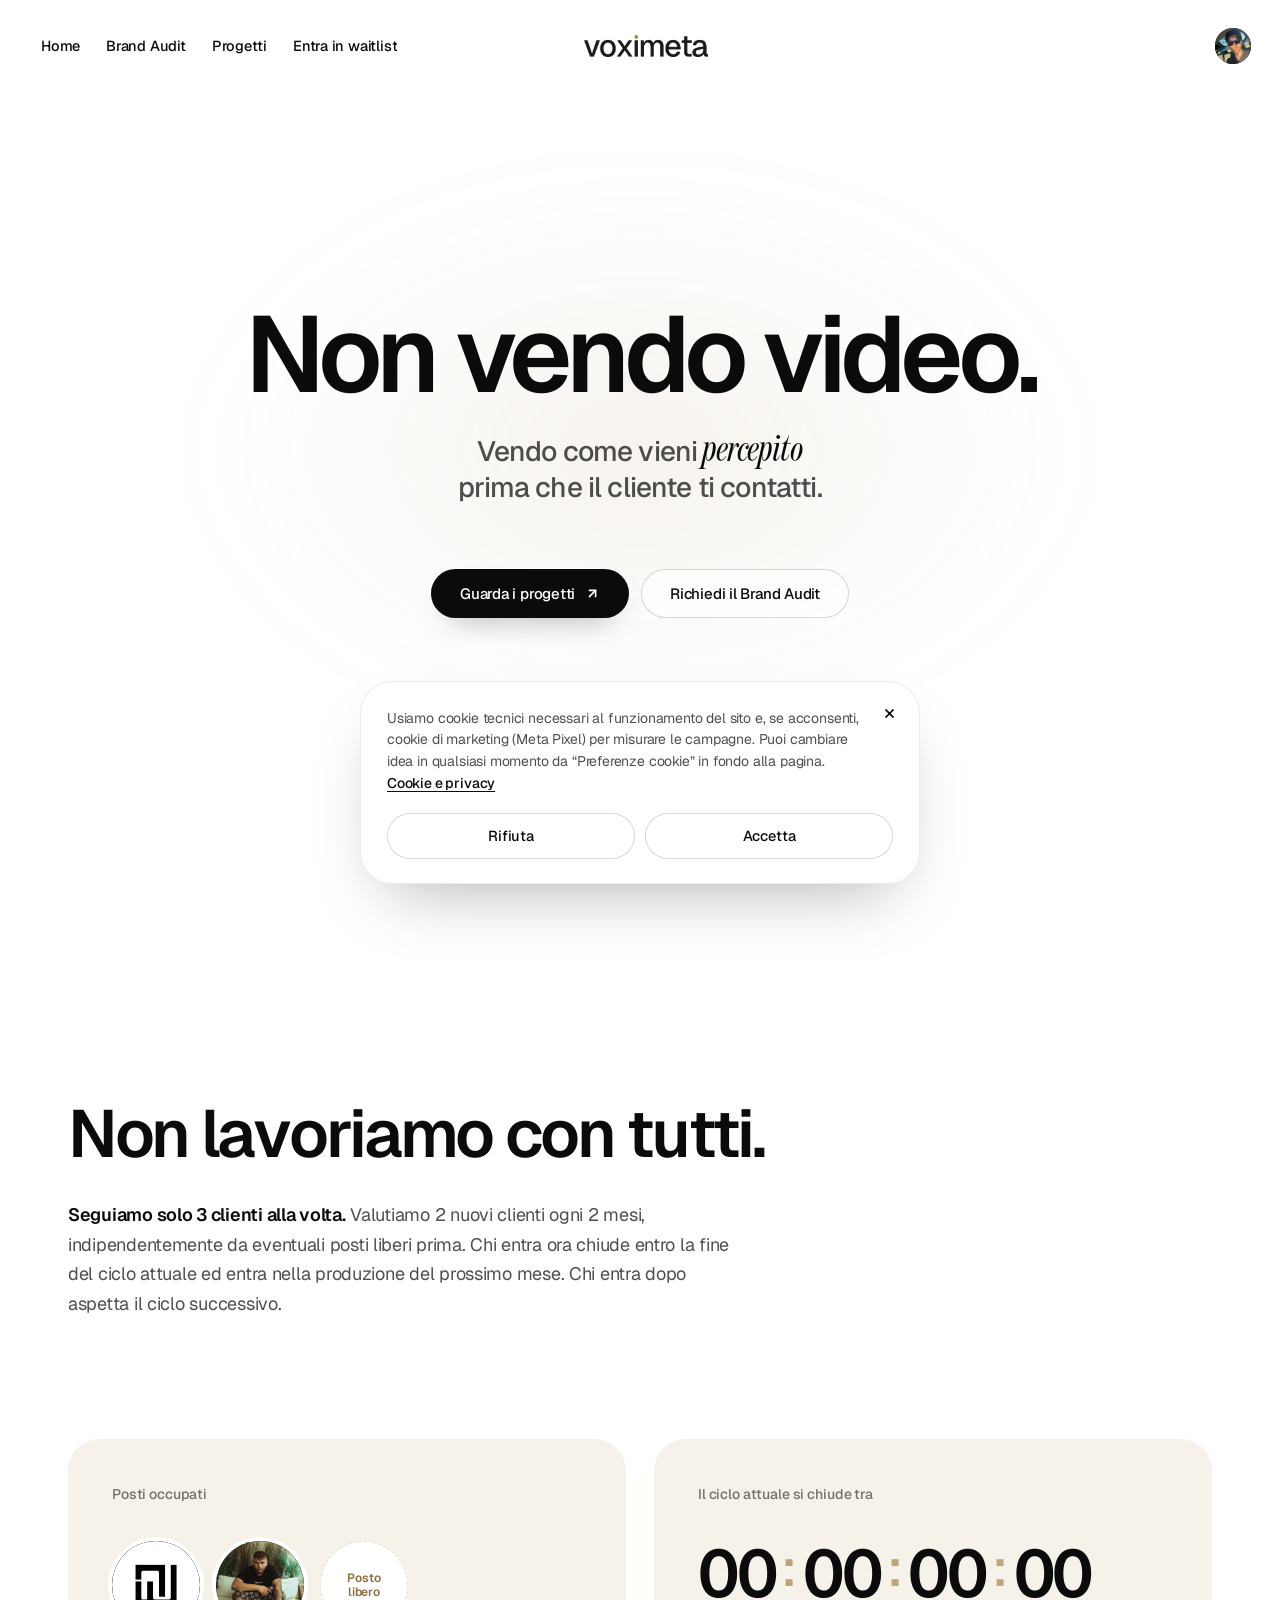
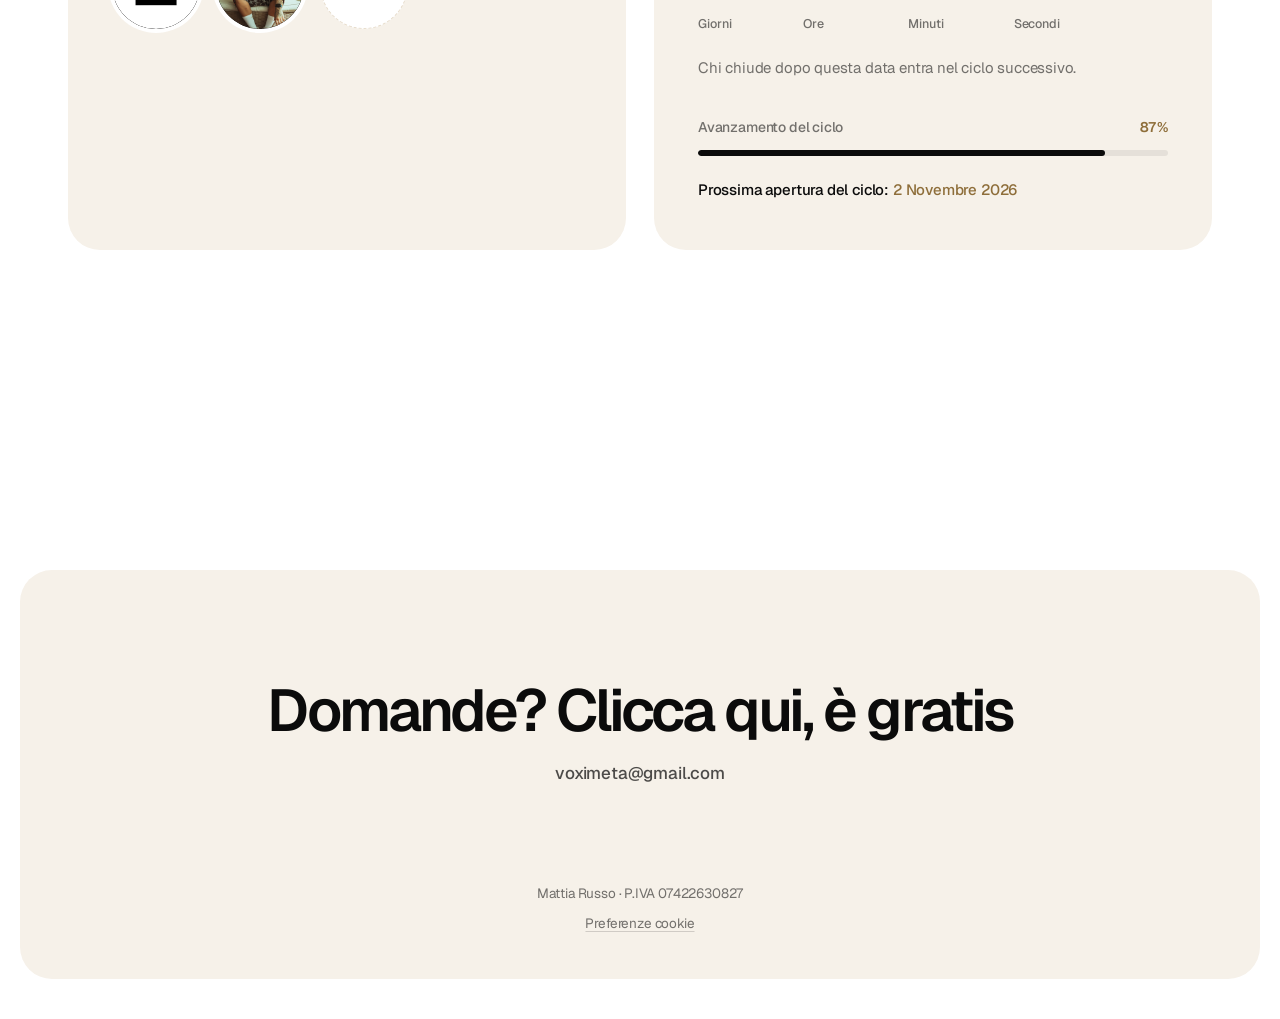
==== commit 3d69b8f7: "Modern maison redesign: Geist + Benton, logo intro, client folders, mosaic preview Co-Authored-By: C" ====
--- a/index.html
+++ b/index.html
@@ -8,9 +8,10 @@
 <meta name="facebook-domain-verification" content="gm3vtie12aqgmri639y9yu4gb5c4yt" />
 <link rel="preconnect" href="https://fonts.googleapis.com">
 <link rel="preconnect" href="https://fonts.gstatic.com" crossorigin>
-<link href="https://fonts.googleapis.com/css2?family=Cormorant+Garamond:ital,wght@0,300;0,400;0,500;1,300;1,400&family=Courier+Prime:ital,wght@0,400;0,700;1,400&display=swap" rel="stylesheet">
+<link href="https://fonts.googleapis.com/css2?family=Geist:wght@400;500;600;700&display=swap" rel="stylesheet">
 <link rel="icon" type="image/png" href="immagini/favicon.png">
 <link rel="stylesheet" href="styles.css">
+<script>(function(){var d=document.documentElement;d.classList.add("vx-js");try{if(!sessionStorage.getItem("vx_intro")&&!matchMedia("(prefers-reduced-motion: reduce)").matches)d.classList.add("vx-intro-pending");}catch(e){}})();</script>
 </head>
 <body>
 <div class="grain-overlay" aria-hidden="true"></div>
@@ -21,7 +22,7 @@
     <a href="https://www.instagram.com/voximeta/" target="_blank" rel="noopener" class="nav-logo-avatar" aria-label="Voximeta su Instagram">
       <img src="immagini/fotoceo.jpg" alt="Voximeta">
     </a>
-    <span class="nav-wordmark">voximeta</span>
+    <a href="index.html" class="nav-wordmark" aria-label="Voximeta, home"><img src="immagini/logo-voximeta.png" alt="voximeta" width="137" height="24"></a>
 
     <ul class="nav-links">
       <li><a href="index.html" class="nav-link"><span class="nl-default">Home</span><span class="nl-hover">Home</span></a></li>
@@ -47,8 +48,8 @@
 <header id="hero">
   <div class="container hero-inner">
     <h1 class="hero-title" id="heroTitle">
-      <span class="hero-line">Trasformiamo il tuo brand</span>
-      <span class="hero-line">nella <span class="accent-serif underline-sweep">scelta ovvia</span> del mercato</span>
+      <span class="hero-line">Non vendo video.</span>
+      <span class="hero-line">Vendo come vieni <span class="accent-serif">percepito</span> prima che il cliente ti contatti.</span>
     </h1>
 
     <div class="hero-actions" id="heroActions">
--- a/styles.css
+++ b/styles.css
@@ -1,25 +1,44 @@
 /* ============================================================
-   VOXIMETA — Shared stylesheet (v5 — maison: white, black, sand)
-   Serif display (Cormorant Garamond) + typewriter mono (Courier
-   Prime), sharp edges, generous negative space.
-   ============================================================ */
+   VOXIMETA — Shared stylesheet (v6 — modern maison)
+   White canvas, black and sand. Geist for everything, Benton
+   Modern Display Compressed Italic for the accent words.
+   Rounded geometry, soft blur-led motion.
+   ============================================================ */
+
+@font-face{
+  font-family:"Benton Accent";
+  src:url("font/BentonModDispComp-RegularIt.woff2") format("woff2");
+  font-style:italic;font-weight:400;font-display:swap;
+}
 
 :root{
   --bianco:#FFFFFF;
   --nero:#0B0B0B;
   --sabbia:#A8844A;
-  --sabbia-tint:rgba(168,132,74,.2);
-  --ink-70:rgba(11,11,11,.7);
-  --ink-55:rgba(11,11,11,.55);
-  --ink-40:rgba(11,11,11,.4);
-  --hairline:rgba(11,11,11,.12);
-  --hairline-strong:rgba(11,11,11,.28);
+  --sabbia-deep:#8E6E3A;
+  --sabbia-mist:#F6F1E9;
+  --sabbia-line:rgba(168,132,74,.28);
+  --ink-70:rgba(11,11,11,.72);
+  --ink-55:rgba(11,11,11,.56);
+  --ink-35:rgba(11,11,11,.35);
+  --hairline:rgba(11,11,11,.08);
+  --hairline-strong:rgba(11,11,11,.16);
+  --glass:rgba(255,255,255,.72);
+
+  --r-xl:32px;
+  --r-lg:22px;
+  --r-md:16px;
+  --r-sm:12px;
+  --pill:999px;
+
   --max-width:1240px;
-  --nav-h:76px;
-  --ease:cubic-bezier(.16,1,.3,1);
-
-  --font-serif:"Cormorant Garamond","Times New Roman",Times,serif;
-  --font-mono:"Courier Prime","Courier New",Courier,monospace;
+  --ease:cubic-bezier(.22,1,.36,1);
+  --ease-io:cubic-bezier(.65,0,.15,1);
+
+  --font-sans:"Geist",-apple-system,BlinkMacSystemFont,"Helvetica Neue",Helvetica,Arial,sans-serif;
+  --font-accent:"Benton Accent","Instrument Serif",Georgia,serif;
+
+  --eyes:url("immagini/cursor-eyes.png") 20 20;
 }
 
 *{margin:0;padding:0;box-sizing:border-box;}
@@ -30,119 +49,153 @@
 }
 
 body{
-  font-family:var(--font-mono);
-  font-size:14px;
+  font-family:var(--font-sans);
+  font-size:16px;
   font-weight:400;
   color:var(--nero);
   background:var(--bianco);
   -webkit-font-smoothing:antialiased;
   -moz-osx-font-smoothing:grayscale;
+  text-rendering:optimizeLegibility;
   overflow-x:hidden;
-  line-height:1.7;
+  line-height:1.6;
+  letter-spacing:-.011em;
 }
 ::selection{background:var(--sabbia);color:var(--bianco);}
 
 a{color:inherit;text-decoration:none;}
 img{max-width:100%;display:block;}
 video{max-width:100%;display:block;}
-button{font-family:inherit;cursor:pointer;border:none;background:none;color:inherit;}
-input,textarea,select{font-family:inherit;}
-
-/* Pure white canvas: no grain. */
+button{font-family:inherit;cursor:pointer;border:none;background:none;color:inherit;letter-spacing:inherit;}
+input,textarea,select{font-family:inherit;letter-spacing:inherit;}
+
 .grain-overlay{display:none;}
+.vx-defs{position:absolute;width:0;height:0;overflow:hidden;}
 
 mux-player{--media-accent-color:var(--sabbia);}
-
-.container{max-width:var(--max-width);margin:0 auto;padding:0 56px;}
+/* Preview players (click opens the lightbox): no Mux chrome. */
+.project-img mux-player,.showcase-video-frame mux-player{--controls:none;}
+
+.container{max-width:var(--max-width);margin:0 auto;padding:0 48px;}
 .accent{color:var(--sabbia);}
 
-.accent-serif{font-family:var(--font-serif);font-style:italic;}
-
-/* ---------- Reveal on scroll: slow, quiet ---------- */
+/* Accent words: Benton italic, set a touch larger because the
+   compressed cut runs small next to Geist. */
+.accent-serif{
+  font-family:var(--font-accent);font-style:italic;font-weight:400;
+  font-size:1.16em;letter-spacing:-.005em;line-height:.9;
+}
+.underline-sweep{color:inherit;}
+
+/* ============================================================
+   Page veil — a frosted layer that melts away on arrival and
+   frosts over again when leaving for another page.
+   ============================================================ */
+html.vx-js::before{
+  content:"";position:fixed;inset:0;z-index:2000;pointer-events:none;
+  background:rgba(255,255,255,.55);
+  -webkit-backdrop-filter:blur(22px);backdrop-filter:blur(22px);
+  opacity:1;transition:opacity .9s var(--ease);
+}
+html.vx-js.vx-ready::before{opacity:0;}
+html.vx-js:not(.vx-booted)::before{animation:vxVeilSafety .01s linear 4s forwards;}
+@keyframes vxVeilSafety{to{opacity:0;}}
+
+/* ============================================================
+   Intro — logo animation, then the logo glides into the nav
+   ============================================================ */
+html.vx-intro-pending body{overflow:hidden;}
+html.vx-intro-pending body > *:not(.vx-intro):not(.vx-intro-logo){opacity:0;}
+body > header,body > section,body > footer{transition:opacity 1.2s var(--ease);}
+
+.vx-intro{
+  position:fixed;inset:0;z-index:1500;
+  display:flex;align-items:center;justify-content:center;
+  background-color:var(--bianco);
+  -webkit-backdrop-filter:blur(36px);backdrop-filter:blur(36px);
+  transition:background-color 1.3s var(--ease), backdrop-filter 1.3s var(--ease), -webkit-backdrop-filter 1.3s var(--ease);
+  cursor:default;
+}
+.vx-intro.out{background-color:rgba(255,255,255,0);-webkit-backdrop-filter:blur(0);backdrop-filter:blur(0);}
+.vx-intro-video{
+  width:min(84vw, 860px);height:auto;aspect-ratio:1280/404;display:block;
+  transition:opacity .45s var(--ease), filter .45s var(--ease);
+}
+.vx-intro.out .vx-intro-video{opacity:0;filter:blur(12px);}
+.vx-intro-logo{position:fixed;z-index:1600;transform-origin:0 0;pointer-events:none;will-change:transform,filter;}
+.nav-wordmark.vx-hold img{opacity:0;}
+
+/* ---------- Reveal on scroll: rises out of a blur ---------- */
 .reveal{
   opacity:0;
-  transform:translateY(28px);
-  transition:opacity 1.2s var(--ease), transform 1.2s var(--ease);
-}
-.reveal.is-visible{opacity:1;transform:translateY(0);}
-.reveal.d1{transition-delay:.1s;}
-.reveal.d2{transition-delay:.2s;}
-.reveal.d3{transition-delay:.3s;}
-
-/* ---------- Letter-by-letter typewriter (section headings) ---------- */
+  transform:translateY(26px);
+  filter:blur(14px);
+  transition:opacity 1.4s var(--ease), transform 1.4s var(--ease), filter 1.4s var(--ease);
+}
+.reveal.is-visible{opacity:1;transform:none;filter:none;}
+.reveal.d1{transition-delay:.08s;}
+.reveal.d2{transition-delay:.16s;}
+.reveal.d3{transition-delay:.24s;}
+
+/* ---------- Letter-by-letter headings ---------- */
 .letters .letter{
   display:inline-block;
   opacity:0;
-  transform:translateY(14px);
-  transition:opacity .6s var(--ease), transform .6s var(--ease);
-}
-.letters.is-typing .letter{opacity:1;transform:translateY(0);}
-
-/* ---------- Sand "marker" sweep ---------- */
-.underline-sweep{position:relative;display:inline-block;color:var(--nero);padding:0 4px;white-space:normal;z-index:0;}
-.underline-sweep::after{
-  content:"";
-  position:absolute;left:-2px;right:-2px;top:8%;bottom:4%;
-  background:var(--sabbia-tint);
-  transform:scaleX(.5);transform-origin:left;
-  transition:transform 1.1s var(--ease);z-index:-1;
-}
-.underline-sweep.is-swept::after{transform:scaleX(1);}
-
-/* ============================================================
-   NAVBAR — full-width white bar: links left, wordmark centred,
-   Instagram avatar right (maison layout).
+  transform:translateY(.28em);
+  filter:blur(8px);
+  transition:opacity .9s var(--ease), transform .9s var(--ease), filter .9s var(--ease);
+}
+.letters.is-typing .letter{opacity:1;transform:none;filter:none;}
+
+/* ============================================================
+   NAVBAR — floating frosted bar: links left, logo centred,
+   Instagram avatar right.
    ============================================================ */
 header.navbar{
-  position:fixed;top:0;left:0;right:0;z-index:300;
-  background:var(--bianco);
+  position:fixed;top:14px;left:14px;right:14px;z-index:300;
 }
 .nav-pill{
   display:grid;
   grid-template-columns:1fr auto 1fr;
   align-items:center;
-  height:var(--nav-h);
-  padding:0 40px;
-  border-bottom:1px solid transparent;
-  transition:height .5s var(--ease), border-color .5s var(--ease);
-}
-.nav-pill.scrolled{height:62px;border-bottom-color:var(--hairline);}
-
-.nav-links{grid-column:1;grid-row:1;justify-self:start;display:flex;align-items:center;gap:30px;list-style:none;}
-.nav-wordmark{
-  grid-column:2;grid-row:1;justify-self:center;
-  font-family:var(--font-serif);font-weight:500;font-size:30px;line-height:1;
-  letter-spacing:-.01em;color:var(--nero);text-transform:lowercase;
-}
+  height:64px;
+  padding:0 14px 0 26px;
+  border-radius:var(--r-lg);
+  background:rgba(255,255,255,.6);
+  -webkit-backdrop-filter:blur(22px) saturate(170%);backdrop-filter:blur(22px) saturate(170%);
+  border:1px solid transparent;
+  transition:height .6s var(--ease), background .6s var(--ease), border-color .6s var(--ease), box-shadow .6s var(--ease);
+}
+.nav-pill.scrolled{
+  height:56px;
+  background:var(--glass);
+  border-color:var(--hairline);
+  box-shadow:0 18px 50px -30px rgba(11,11,11,.28);
+}
+
+.nav-links{grid-column:1;grid-row:1;justify-self:start;display:flex;align-items:center;gap:26px;list-style:none;}
+.nav-wordmark{grid-column:2;grid-row:1;justify-self:center;display:block;line-height:0;}
+.nav-wordmark img{height:22px;width:auto;transition:opacity .5s var(--ease);}
 .nav-logo-avatar{
   grid-column:3;grid-row:1;justify-self:end;
-  position:relative;width:30px;height:30px;border-radius:50%;overflow:hidden;
+  position:relative;width:36px;height:36px;border-radius:50%;overflow:hidden;
   background:var(--nero);
-  filter:grayscale(1);
-  transition:filter .5s var(--ease), transform .5s var(--ease);
-}
-.nav-logo-avatar:hover{filter:grayscale(0);transform:scale(1.06);}
+  transition:transform .6s var(--ease), box-shadow .6s var(--ease);
+}
+.nav-logo-avatar:hover{transform:scale(1.06);box-shadow:0 0 0 3px var(--bianco), 0 0 0 4px var(--sabbia-line);}
 .nav-logo-avatar img{position:absolute;inset:0;width:100%;height:100%;object-fit:cover;}
 
-.nav-link{
-  position:relative;display:inline-flex;align-items:center;
-  height:20px;overflow:hidden;
-}
+.nav-link{position:relative;display:inline-flex;align-items:center;height:22px;overflow:hidden;}
 .nav-link .nl-default,
 .nav-link .nl-hover{
   display:flex;align-items:center;
-  font-family:var(--font-mono);font-size:11px;line-height:1;
-  letter-spacing:.16em;text-transform:uppercase;white-space:nowrap;
-  transition:transform .45s var(--ease), opacity .45s var(--ease);
+  font-size:14.5px;font-weight:500;line-height:1;white-space:nowrap;letter-spacing:-.015em;
+  transition:transform .6s var(--ease), opacity .6s var(--ease), filter .6s var(--ease);
 }
 .nav-link .nl-default{color:var(--nero);}
-.nav-link .nl-hover{
-  position:absolute;inset:0;
-  color:var(--sabbia);
-  opacity:0;transform:translateY(16px);
-}
-.nav-link:hover .nl-default{opacity:0;transform:translateY(-16px);}
-.nav-link:hover .nl-hover{opacity:1;transform:translateY(0);}
+.nav-link .nl-hover{position:absolute;inset:0;color:var(--sabbia);opacity:0;transform:translateY(100%);filter:blur(4px);}
+.nav-link:hover .nl-default{opacity:0;transform:translateY(-100%);filter:blur(4px);}
+.nav-link:hover .nl-hover{opacity:1;transform:none;filter:none;}
 .nav-link.denied .nl-default,
 .nav-link.denied .nl-hover{color:var(--sabbia)!important;}
 .nav-link.denied{animation:denyShake .5s var(--ease);}
@@ -157,191 +210,212 @@
 .nav-burger{
   grid-column:1;grid-row:1;justify-self:start;
   display:none;flex-direction:column;justify-content:center;gap:5px;
-  width:34px;height:34px;margin-left:-6px;
-}
-.nav-burger span{width:18px;height:1px;background:var(--nero);margin:0 auto;transition:transform .4s var(--ease),opacity .4s var(--ease);}
-.nav-burger.open span:nth-child(1){transform:translateY(6px) rotate(45deg);}
+  width:40px;height:40px;border-radius:50%;margin-left:-10px;
+  transition:background .4s var(--ease);
+}
+.nav-burger:hover{background:var(--hairline);}
+.nav-burger span{width:18px;height:1.5px;border-radius:2px;background:var(--nero);margin:0 auto;transition:transform .5s var(--ease),opacity .5s var(--ease);}
+.nav-burger.open span:nth-child(1){transform:translateY(6.5px) rotate(45deg);}
 .nav-burger.open span:nth-child(2){opacity:0;}
-.nav-burger.open span:nth-child(3){transform:translateY(-6px) rotate(-45deg);}
+.nav-burger.open span:nth-child(3){transform:translateY(-6.5px) rotate(-45deg);}
 
 .mobile-menu{
-  position:fixed;top:62px;left:0;right:0;
-  background:var(--bianco);
-  border-bottom:1px solid var(--hairline);
-  max-height:0;opacity:0;overflow:hidden;padding:0 24px;
-  transition:max-height .6s var(--ease), opacity .4s var(--ease), padding .6s var(--ease);
+  position:absolute;top:calc(100% + 10px);left:0;right:0;
+  background:var(--glass);
+  -webkit-backdrop-filter:blur(26px) saturate(170%);backdrop-filter:blur(26px) saturate(170%);
+  border:1px solid var(--hairline);border-radius:var(--r-lg);
+  box-shadow:0 30px 60px -36px rgba(11,11,11,.35);
+  opacity:0;transform:translateY(-8px);filter:blur(10px);pointer-events:none;
+  padding:14px 12px;
+  transition:opacity .6s var(--ease), transform .6s var(--ease), filter .6s var(--ease);
   z-index:299;
 }
-.mobile-menu.open{max-height:420px;opacity:1;padding:28px 24px 40px;}
+.mobile-menu.open{opacity:1;transform:none;filter:none;pointer-events:auto;}
 .mobile-menu a{
-  display:block;padding:12px 0;
-  font-family:var(--font-serif);font-size:30px;font-weight:400;line-height:1.2;color:var(--nero);
-  transition:color .3s var(--ease);
-}
-.mobile-menu a:hover{color:var(--sabbia);}
+  display:block;padding:12px 14px;border-radius:var(--r-sm);
+  font-size:26px;font-weight:600;line-height:1.15;letter-spacing:-.035em;color:var(--nero);
+  transition:background .4s var(--ease), color .4s var(--ease);
+}
+.mobile-menu a:hover{background:rgba(11,11,11,.04);color:var(--sabbia);}
 .mobile-menu a.denied{color:var(--sabbia)!important;animation:denyShake .5s var(--ease);}
 
-@media (max-width:1100px){
+@media (max-width:1000px){
   .nav-links{display:none;}
   .nav-burger{display:flex;}
-  .nav-pill{height:62px;padding:0 24px;}
-  .nav-wordmark{font-size:26px;}
+  header.navbar{top:10px;left:10px;right:10px;}
+  .nav-pill,.nav-pill.scrolled{height:58px;padding:0 10px 0 20px;}
+  .nav-wordmark img{height:20px;}
 }
 
 /* ============================================================
    HERO
    ============================================================ */
 #hero{
-  position:relative;padding:180px 0 160px;overflow:hidden;
+  position:relative;padding:170px 0 150px;overflow:hidden;
   min-height:100vh;min-height:100dvh;min-height:var(--vh100, 100dvh);
   display:flex;align-items:center;justify-content:center;
   background:var(--bianco);
   text-align:center;
 }
-/* A single hairline drawing downward: an invitation to scroll. */
+/* A soft sand glow drifting very slowly behind the headline. */
+#hero::before{
+  content:"";position:absolute;left:50%;top:50%;
+  width:min(900px,120vw);height:min(560px,80vw);
+  transform:translate(-50%,-50%);
+  background:radial-gradient(closest-side, rgba(168,132,74,.1), rgba(168,132,74,.04) 55%, rgba(168,132,74,0));
+  filter:blur(40px);
+  animation:heroGlow 18s var(--ease-io) infinite alternate;
+  pointer-events:none;
+}
+@keyframes heroGlow{
+  from{transform:translate(-58%,-46%) scale(1);}
+  to{transform:translate(-42%,-56%) scale(1.15);}
+}
 #hero::after{
-  content:"";position:absolute;left:50%;bottom:0;
-  width:1px;height:96px;background:var(--hairline-strong);
+  content:"";position:absolute;left:50%;bottom:28px;
+  width:1px;height:64px;border-radius:1px;
+  background:linear-gradient(var(--hairline-strong), transparent);
   transform-origin:top;transform:scaleY(0);
-  animation:heroRule 1.6s var(--ease) 1.4s forwards;
+  animation:heroRule 1.8s var(--ease) 2.2s forwards;
 }
 @keyframes heroRule{to{transform:scaleY(1);}}
-
-.hero-inner{position:relative;z-index:1;max-width:1100px;min-width:0;width:100%;margin:0 auto;text-align:center;}
+html.vx-intro-pending #hero::after{animation-play-state:paused;}
+
+.hero-inner{position:relative;z-index:1;max-width:1080px;min-width:0;width:100%;margin:0 auto;text-align:center;}
 
 h1.hero-title{
-  font-family:var(--font-serif);
-  font-size:clamp(34px, 6.4vw, 98px);
-  font-weight:300;
-  letter-spacing:-.015em;
-  line-height:1.04;
+  font-family:var(--font-sans);
+  font-size:clamp(46px, 8.4vw, 132px);
+  font-weight:600;
+  letter-spacing:-.055em;
+  line-height:.98;
   color:var(--nero);
-  margin-bottom:84px;
-}
-h1.hero-title .accent-serif{font-weight:300;}
-.hero-line{
-  display:block;white-space:nowrap;
-  opacity:0;transform:translateY(22px);
-  animation:heroLineIn 1.4s var(--ease) forwards;
-}
-.hero-line:nth-child(1){animation-delay:.15s;}
-.hero-line:nth-child(2){animation-delay:.38s;}
-@keyframes heroLineIn{to{opacity:1;transform:translateY(0);}}
+  margin-bottom:64px;
+}
+.hero-line{display:block;}
+.hero-line:nth-child(2){
+  font-size:clamp(20px, .26em, 34px);
+  font-weight:500;letter-spacing:-.03em;line-height:1.3;
+  color:var(--ink-70);
+  max-width:22em;margin:.85em auto 0;
+  text-wrap:balance;
+}
+.hero-line:nth-child(2) .accent-serif{color:var(--nero);font-size:1.5em;}
+
+/* Words rise out of a blur, one after another (split in main.js). */
+.hero-title .w{
+  display:inline-block;
+  opacity:0;filter:blur(16px);transform:translateY(.22em);
+  animation:wordIn 1.3s var(--ease) forwards;
+  animation-delay:calc(.15s + var(--d, 0) * 70ms);
+}
+@keyframes wordIn{to{opacity:1;filter:blur(0);transform:none;}}
+html.vx-intro-pending .hero-title .w,
+html.vx-intro-pending .hero-actions{animation-play-state:paused;}
 
 .hero-actions{
-  display:flex;align-items:center;justify-content:center;gap:18px;flex-wrap:wrap;
-  opacity:0;transform:translateY(12px);
-  animation:fadeIn 1.1s var(--ease) forwards;
-  animation-delay:1s;
-}
-@keyframes fadeIn{to{opacity:1;transform:translateY(0);}}
-
-/* Each line is ~10.8em wide in Cormorant (highlight included): size it to the viewport so
-   both lines stay whole on phones. */
-@media (max-width:640px){
-  h1.hero-title{font-size:calc(9.2vw - 6px);margin-bottom:64px;}
-  .hero-actions{flex-direction:column;gap:14px;}
-  .hero-actions .btn{width:100%;max-width:300px;}
-}
-
-/* ---------- Buttons: sharp, typewritten, quiet ---------- */
+  display:flex;align-items:center;justify-content:center;gap:12px;flex-wrap:wrap;
+  opacity:0;filter:blur(10px);transform:translateY(10px);
+  animation:fadeIn 1.2s var(--ease) forwards;
+  animation-delay:1.25s;
+}
+@keyframes fadeIn{to{opacity:1;filter:blur(0);transform:none;}}
+
+/* ---------- Buttons: pills ---------- */
 .btn{
-  display:inline-flex;align-items:center;justify-content:center;gap:12px;
-  padding:19px 34px;border-radius:0;
-  font-family:var(--font-mono);font-size:11.5px;font-weight:400;
-  letter-spacing:.18em;text-transform:uppercase;line-height:1;
-  border:1px solid var(--nero);
-  transition:background .5s var(--ease), border-color .5s var(--ease), color .5s var(--ease);
-}
-.btn-primary{background:var(--nero);color:var(--bianco);}
-.btn-primary:hover{background:var(--sabbia);border-color:var(--sabbia);}
+  display:inline-flex;align-items:center;justify-content:center;gap:10px;
+  padding:16px 28px;border-radius:var(--pill);
+  font-size:15px;font-weight:500;letter-spacing:-.015em;line-height:1;
+  border:1px solid transparent;
+  transition:background .5s var(--ease), border-color .5s var(--ease), color .5s var(--ease), transform .5s var(--ease), box-shadow .5s var(--ease);
+}
+.btn:hover{transform:translateY(-2px);}
+.btn:active{transform:translateY(0) scale(.98);}
+.btn-primary{background:var(--nero);color:var(--bianco);box-shadow:0 14px 30px -18px rgba(11,11,11,.55);}
+.btn-primary:hover{background:var(--sabbia);box-shadow:0 18px 36px -18px rgba(168,132,74,.7);}
 .btn-primary svg{transition:transform .5s var(--ease);}
 .btn-primary:hover svg{transform:translate(2px,-2px);}
-.btn-secondary{background:transparent;color:var(--nero);}
-.btn-secondary:hover{background:var(--nero);color:var(--bianco);}
-.btn-gold{background:var(--sabbia);border-color:var(--sabbia);color:var(--bianco);}
-.btn-gold:hover{background:var(--nero);border-color:var(--nero);}
+.btn-secondary{background:rgba(255,255,255,.6);color:var(--nero);border-color:var(--hairline-strong);-webkit-backdrop-filter:blur(10px);backdrop-filter:blur(10px);}
+.btn-secondary:hover{border-color:var(--nero);}
+.btn-gold{background:var(--sabbia);color:var(--bianco);box-shadow:0 14px 30px -18px rgba(168,132,74,.8);}
+.btn-gold:hover{background:var(--nero);box-shadow:0 14px 30px -18px rgba(11,11,11,.55);}
 
 /* ============================================================
    Section shell
    ============================================================ */
-section{padding:240px 0;position:relative;background:var(--bianco);}
+section{padding:200px 0;position:relative;background:var(--bianco);}
 .section-title{
-  font-family:var(--font-serif);font-size:clamp(38px,5.4vw,76px);font-weight:300;
-  letter-spacing:-.015em;line-height:1.04;margin-bottom:44px;color:var(--nero);
-}
-.section-sub{font-size:13.5px;color:var(--ink-55);max-width:600px;line-height:1.85;}
+  font-family:var(--font-sans);font-size:clamp(36px,5.2vw,72px);font-weight:600;
+  letter-spacing:-.05em;line-height:1.02;margin-bottom:32px;color:var(--nero);
+}
+.section-sub{font-size:17px;color:var(--ink-70);max-width:600px;line-height:1.6;}
 
 /* ============================================================
    SCARSITÀ
    ============================================================ */
-#scarcity{border-top:1px solid var(--hairline);}
-.scarcity-copy{font-size:14px;color:var(--ink-70);line-height:1.9;max-width:640px;margin-bottom:180px;}
-
-.scarcity-grid{display:grid;grid-template-columns:1fr 1fr;gap:140px;}
-.scarcity-grid > div{border-top:1px solid var(--nero);padding-top:36px;}
+.scarcity-copy{font-size:18px;color:var(--ink-70);line-height:1.65;max-width:680px;margin-bottom:120px;letter-spacing:-.015em;}
+.scarcity-copy .underline-sweep{color:var(--nero);font-weight:600;}
+
+.scarcity-grid{display:grid;grid-template-columns:1fr 1fr;gap:28px;}
+.scarcity-grid > div{
+  background:var(--sabbia-mist);
+  border-radius:var(--r-xl);
+  padding:44px 44px 48px;
+}
 .scarcity-label,.cycle-title{
-  font-family:var(--font-mono);
-  font-size:10.5px;font-weight:400;letter-spacing:.2em;text-transform:uppercase;color:var(--ink-55);margin-bottom:44px;
-}
-
-.slots-row{display:flex;align-items:center;gap:22px;flex-wrap:wrap;}
+  font-size:14px;font-weight:500;letter-spacing:-.01em;color:var(--ink-55);margin-bottom:36px;
+}
+
+.slots-row{display:flex;align-items:center;gap:16px;flex-wrap:wrap;}
 .slot-avatar{
   position:relative;
-  width:84px;height:84px;border-radius:50%;
+  width:88px;height:88px;border-radius:50%;
   display:flex;align-items:center;justify-content:center;
   flex-shrink:0;
-}
-.slot-photo{
-  background:var(--nero);
-  color:var(--bianco);font-size:14px;overflow:hidden;
-  filter:grayscale(1);
-  transition:filter .6s var(--ease);
-}
-.slot-photo:hover{filter:grayscale(0);}
+  transition:transform .6s var(--ease);
+}
+.slot-avatar:hover{transform:translateY(-3px);}
+.slot-photo{background:var(--nero);color:var(--bianco);font-size:15px;font-weight:600;overflow:hidden;box-shadow:0 0 0 4px var(--bianco);}
 .slot-photo img{position:absolute;inset:0;width:100%;height:100%;object-fit:cover;border-radius:50%;}
-
 .slot-libero{
-  background:transparent;color:var(--sabbia);
-  text-align:center;padding:8px;
-  border:1px dashed var(--sabbia);
-}
-.slot-libero span{
-  font-family:var(--font-mono);
-  font-size:8.5px;letter-spacing:.14em;text-transform:uppercase;line-height:1.35;
-}
-
-.countdown-plain{display:flex;align-items:baseline;gap:12px;margin-bottom:28px;}
-.cd-unit{display:flex;flex-direction:column;align-items:center;gap:8px;}
+  background:var(--bianco);color:var(--sabbia-deep);
+  text-align:center;padding:10px;
+  border:1.5px dashed var(--sabbia-line);
+}
+.slot-libero span{font-size:12px;font-weight:600;letter-spacing:-.01em;line-height:1.2;}
+
+.countdown-plain{display:flex;align-items:flex-start;gap:6px;margin-bottom:22px;}
+.cd-unit{display:flex;flex-direction:column;align-items:flex-start;gap:6px;}
 .cd-num{
-  font-family:var(--font-serif);
-  font-size:clamp(40px,6vw,82px);font-weight:300;line-height:1;letter-spacing:0;
-  font-variant-numeric:lining-nums tabular-nums;color:var(--nero);display:inline-block;
-}
-.cd-num.tick{animation:numTick .5s var(--ease);}
-@keyframes numTick{0%{opacity:.35;}100%{opacity:1;}}
-.cd-label{font-family:var(--font-mono);font-size:9.5px;letter-spacing:.18em;text-transform:uppercase;color:var(--ink-55);}
-.cd-colon{font-family:var(--font-serif);font-size:clamp(30px,4.4vw,60px);font-weight:300;line-height:1;color:var(--sabbia);align-self:flex-start;}
-
-.cycle-note{font-size:13px;color:var(--ink-55);margin-bottom:48px;}
-.progress-head{display:flex;align-items:center;justify-content:space-between;margin-bottom:14px;}
-.progress-head span:first-child{font-family:var(--font-mono);font-size:10.5px;letter-spacing:.2em;text-transform:uppercase;color:var(--ink-55);}
-.progress-pct{font-family:var(--font-mono);font-size:12px;color:var(--sabbia);font-variant-numeric:tabular-nums;}
-.progress-bar{width:100%;height:1px;background:var(--hairline);overflow:hidden;margin-bottom:22px;}
-.progress-fill{height:100%;width:0%;background:var(--nero);transition:width .2s linear;}
-.cycle-next{font-size:13px;color:var(--nero);}
-.cycle-next span{color:var(--sabbia);}
+  font-size:clamp(40px,5.2vw,72px);font-weight:600;line-height:1;letter-spacing:-.05em;
+  font-variant-numeric:tabular-nums;color:var(--nero);display:inline-block;
+}
+.cd-num.tick{animation:numTick .7s var(--ease);}
+@keyframes numTick{0%{opacity:.25;filter:blur(4px);}100%{opacity:1;filter:none;}}
+.cd-label{font-size:12.5px;font-weight:500;color:var(--ink-55);letter-spacing:-.005em;}
+.cd-colon{font-size:clamp(32px,4.2vw,58px);font-weight:500;line-height:1;color:var(--sabbia);opacity:.7;}
+
+.cycle-note{font-size:15px;color:var(--ink-55);margin-bottom:36px;}
+.progress-head{display:flex;align-items:center;justify-content:space-between;margin-bottom:12px;}
+.progress-head span:first-child{font-size:14px;font-weight:500;color:var(--ink-55);}
+.progress-pct{font-size:14px;font-weight:600;color:var(--sabbia-deep);font-variant-numeric:tabular-nums;}
+.progress-bar{width:100%;height:6px;border-radius:var(--pill);background:rgba(11,11,11,.07);overflow:hidden;margin-bottom:22px;}
+.progress-fill{height:100%;width:0%;border-radius:var(--pill);background:var(--nero);transition:width .2s linear;}
+.cycle-next{font-size:15px;color:var(--nero);font-weight:500;}
+.cycle-next span{color:var(--sabbia-deep);}
 
 /* ============================================================
    AUDIT / VIDEO PAGE
    ============================================================ */
-#audit{text-align:center;padding-top:220px;}
-.audit-head{max-width:820px;margin:0 auto 96px;}
+#audit{text-align:center;padding-top:190px;}
+.audit-head{max-width:820px;margin:0 auto 72px;}
 .audit-head .section-sub{margin-left:auto;margin-right:auto;}
-.video-wrap{position:relative;max-width:980px;margin:0 auto 72px;}
+.video-wrap{position:relative;max-width:980px;margin:0 auto 56px;}
 .video-frame{
   position:relative;overflow:hidden;
   aspect-ratio:4/3;background:var(--nero);
+  border-radius:var(--r-xl);
+  box-shadow:0 50px 90px -50px rgba(11,11,11,.45);
 }
 .video-frame mux-player{width:100%;height:100%;display:block;--media-object-fit:cover;}
 
@@ -350,167 +424,243 @@
    ============================================================ */
 .modal-backdrop{
   position:fixed;inset:0;z-index:500;
-  background:rgba(255,255,255,.82);
-  backdrop-filter:blur(8px);-webkit-backdrop-filter:blur(8px);
-  display:flex;align-items:center;justify-content:center;padding:24px;
-  opacity:0;pointer-events:none;transition:opacity .5s var(--ease);
+  background:rgba(255,255,255,.5);
+  -webkit-backdrop-filter:blur(24px) saturate(150%);backdrop-filter:blur(24px) saturate(150%);
+  display:flex;align-items:center;justify-content:center;padding:20px;
+  opacity:0;pointer-events:none;transition:opacity .6s var(--ease);
 }
 .modal-backdrop.open{opacity:1;pointer-events:auto;}
 .modal-card{
   position:relative;background:var(--bianco);
-  border:1px solid var(--nero);border-radius:0;
-  padding:64px 60px 52px;max-width:560px;width:100%;max-height:88vh;overflow-y:auto;
+  border:1px solid var(--hairline);border-radius:var(--r-xl);
+  padding:52px 48px 40px;max-width:540px;width:100%;max-height:88vh;overflow-y:auto;
   color:var(--nero);
-  box-shadow:0 40px 80px -40px rgba(11,11,11,.25);
-  transform:translateY(18px);transition:transform .6s var(--ease);
-}
-.modal-backdrop.open .modal-card{transform:translateY(0);}
-
-.fs-page-indicator{font-family:var(--font-mono);text-align:center;font-size:10.5px;color:var(--sabbia);letter-spacing:.24em;margin-bottom:40px;}
-.fs-step{display:none;opacity:0;transition:opacity .3s ease;}
-.fs-step.active{display:block;opacity:1;}
-.fs-step label{display:block;font-family:var(--font-serif);font-size:28px;font-weight:400;margin-bottom:28px;line-height:1.2;letter-spacing:-.005em;}
+  box-shadow:0 60px 120px -50px rgba(11,11,11,.4);
+  transform:translateY(22px) scale(.98);filter:blur(8px);
+  transition:transform .7s var(--ease), filter .7s var(--ease);
+}
+.modal-backdrop.open .modal-card{transform:none;filter:none;}
+
+.fs-page-indicator{text-align:center;font-size:13px;font-weight:600;color:var(--sabbia-deep);margin-bottom:32px;font-variant-numeric:tabular-nums;}
+.fs-step{display:none;}
+.fs-step.active{display:block;animation:stepIn .7s var(--ease);}
+@keyframes stepIn{from{opacity:0;filter:blur(8px);transform:translateY(8px);}to{opacity:1;filter:none;transform:none;}}
+.fs-step label{display:block;font-size:24px;font-weight:600;margin-bottom:22px;line-height:1.2;letter-spacing:-.035em;}
 .fs-step input,.fs-step textarea,.fs-step select{
-  width:100%;background:transparent;border:none;border-bottom:1px solid var(--hairline-strong);
-  color:var(--nero);padding:12px 2px;font-size:15px;border-radius:0;
-  transition:border-color .4s var(--ease);
-}
-.fs-step input::placeholder,.fs-step textarea::placeholder{color:var(--ink-40);}
-.fs-step input:focus,.fs-step textarea:focus,.fs-step select:focus{outline:none;border-bottom-color:var(--nero);}
-.fs-step textarea{resize:vertical;min-height:96px;}
-.fs-step select{cursor:pointer;-webkit-appearance:none;appearance:none;
-  background:transparent url("data:image/svg+xml,%3Csvg xmlns='http://www.w3.org/2000/svg' width='12' height='12' viewBox='0 0 24 24' fill='none' stroke='%230B0B0B' stroke-width='1.5'%3E%3Cpolyline points='6 9 12 15 18 9'/%3E%3C/svg%3E") right 4px center no-repeat;
-}
+  width:100%;background:var(--sabbia-mist);border:1.5px solid transparent;
+  color:var(--nero);padding:16px 18px;font-size:16px;border-radius:var(--r-md);
+  transition:border-color .4s var(--ease), background .4s var(--ease), box-shadow .4s var(--ease);
+}
+.fs-step input::placeholder,.fs-step textarea::placeholder{color:var(--ink-35);}
+.fs-step input:focus,.fs-step textarea:focus,.fs-step select:focus{outline:none;background:var(--bianco);border-color:var(--sabbia);box-shadow:0 0 0 4px rgba(168,132,74,.12);}
+.fs-step textarea{resize:vertical;min-height:110px;}
+.fs-step select{cursor:pointer;-webkit-appearance:none;appearance:none;padding-right:44px;
+  background:var(--sabbia-mist) url("data:image/svg+xml,%3Csvg xmlns='http://www.w3.org/2000/svg' width='14' height='14' viewBox='0 0 24 24' fill='none' stroke='%230B0B0B' stroke-width='2' stroke-linecap='round' stroke-linejoin='round'%3E%3Cpolyline points='6 9 12 15 18 9'/%3E%3C/svg%3E") right 18px center no-repeat;
+}
+.fs-step select:focus{background-color:var(--bianco);}
 .fs-step select option{background:var(--bianco);color:var(--nero);}
 
-.fs-error{color:var(--sabbia);font-size:12.5px;margin-top:16px;min-height:0;line-height:1.6;}
-
-.fs-nav{display:flex;align-items:center;justify-content:space-between;margin-top:44px;}
+.fs-error{color:var(--sabbia-deep);font-size:14px;font-weight:500;margin-top:14px;min-height:0;line-height:1.5;}
+
+.fs-nav{display:flex;align-items:center;justify-content:space-between;gap:12px;margin-top:32px;}
 .fs-prev{
-  width:46px;height:46px;border-radius:0;background:transparent;color:var(--nero);
+  width:50px;height:50px;border-radius:50%;background:var(--bianco);color:var(--nero);
   border:1px solid var(--hairline-strong);
   display:flex;align-items:center;justify-content:center;flex-shrink:0;
   visibility:hidden;
-  transition:border-color .4s var(--ease);
-}
-.fs-prev:hover{border-color:var(--nero);}
+  transition:border-color .4s var(--ease), transform .4s var(--ease);
+}
+.fs-prev:hover{border-color:var(--nero);transform:translateX(-2px);}
 .fs-prev.show{visibility:visible;}
 .fs-next{
-  padding:17px 34px;border-radius:0;background:var(--nero);color:var(--bianco);
-  font-family:var(--font-mono);font-size:11.5px;letter-spacing:.18em;text-transform:uppercase;line-height:1;
+  padding:17px 30px;border-radius:var(--pill);background:var(--nero);color:var(--bianco);
+  font-size:15px;font-weight:500;line-height:1;
+  transition:background .5s var(--ease), transform .5s var(--ease);
+}
+.fs-next:hover{background:var(--sabbia);transform:translateY(-1px);}
+.fs-next:disabled{opacity:.6;pointer-events:none;}
+.fs-nav.final .fs-prev.show{display:flex;}
+.fs-nav.final .fs-prev:not(.show){display:none;}
+.fs-nav.final .fs-next{flex:1;padding:19px;}
+
+.fs-success{display:none;text-align:center;padding:16px 0;animation:stepIn .8s var(--ease);}
+.fs-success p{font-size:22px;font-weight:600;letter-spacing:-.03em;line-height:1.35;margin-bottom:32px;color:var(--nero);}
+.fs-success .btn-close-modal{
+  padding:17px 40px;border-radius:var(--pill);background:var(--nero);color:var(--bianco);
+  font-size:15px;font-weight:500;line-height:1;
   transition:background .5s var(--ease);
 }
-.fs-next:hover{background:var(--sabbia);}
-.fs-next:disabled{opacity:.6;pointer-events:none;}
-.fs-nav.final .fs-next{width:100%;padding:20px;}
-.fs-nav.final .fs-prev{position:absolute;left:60px;bottom:52px;}
-.fs-nav.final .fs-prev:not(.show){display:none;}
-
-.fs-success{display:none;text-align:center;padding:24px 0;}
-.fs-success p{font-family:var(--font-serif);font-size:26px;font-weight:300;line-height:1.35;margin-bottom:40px;color:var(--nero);}
-.fs-success .btn-close-modal{
-  padding:18px 44px;border-radius:0;background:var(--nero);color:var(--bianco);
-  font-family:var(--font-mono);font-size:11.5px;letter-spacing:.18em;text-transform:uppercase;line-height:1;
-  transition:background .5s var(--ease);
-}
 .fs-success .btn-close-modal:hover{background:var(--sabbia);}
 
 /* ============================================================
    PROJECTS
    ============================================================ */
-#projects{padding-top:220px;counter-reset:group;}
-.projects-head{margin-bottom:180px;text-align:center;}
-.projects-head h1{font-family:var(--font-serif);font-size:clamp(56px,9vw,140px);font-weight:300;letter-spacing:-.02em;line-height:1;color:var(--nero);}
+#projects{padding-top:190px;counter-reset:group;}
+.projects-head{margin-bottom:140px;text-align:center;}
+.projects-head h1{font-size:clamp(60px,10vw,156px);font-weight:600;letter-spacing:-.065em;line-height:.95;color:var(--nero);}
 
 .embed-fill{position:absolute;inset:0;width:100%;height:100%;border:0;}
 
 .projects-group{counter-increment:group;}
-.projects-group + .projects-group{margin-top:240px;}
+.projects-group + .projects-group{margin-top:200px;}
 
 .reels-label{
-  font-family:var(--font-mono);font-size:10.5px;letter-spacing:.22em;text-transform:uppercase;
+  display:flex;align-items:center;justify-content:center;gap:12px;
+  font-size:15px;font-weight:500;letter-spacing:-.015em;
   color:var(--nero);margin:0 0 56px;text-align:center;
 }
-.reels-label::before{content:counter(group, decimal-leading-zero) "\2002\2014\2002";color:var(--sabbia);}
-
-/* Infinite ribbon: the track's content is duplicated once in the markup;
-   animating exactly -50% of its own width loops seamlessly forever. */
-.reels-marquee{
-  width:100vw;margin-left:50%;transform:translateX(-50%);
-  overflow:hidden;
-  -webkit-mask-image:linear-gradient(90deg, transparent 0, #000 120px, #000 calc(100% - 120px), transparent 100%);
-  mask-image:linear-gradient(90deg, transparent 0, #000 120px, #000 calc(100% - 120px), transparent 100%);
-}
-.reels-track{
-  display:flex;gap:40px;width:max-content;padding:24px 40px 30px;
-  animation:reelsMarquee 60s linear infinite;
-  perspective:1000px;
-}
-.reels-marquee:hover .reels-track{animation-play-state:paused;}
-@keyframes reelsMarquee{
-  from{transform:translateX(0);}
-  to{transform:translateX(-50%);}
-}
-
-.reel-item{
-  display:flex;flex-direction:column;flex:0 0 auto;width:260px;
-  --rx:0deg;--ry:0deg;
-  transition:transform .6s var(--ease), opacity .6s var(--ease);
-}
-.reel-item.lifted{transform:translateY(-16px) scale(1.03) rotateX(var(--rx)) rotateY(var(--ry));z-index:5;}
-.reel-item.dimmed{opacity:.35;}
-.reel-tile{
-  position:relative;overflow:hidden;
-  aspect-ratio:9/16;background:var(--nero);
-  outline:1px solid var(--hairline);outline-offset:-1px;
-  transition:box-shadow .6s var(--ease);
-}
-.reel-item.lifted .reel-tile{box-shadow:0 40px 60px -34px rgba(11,11,11,.45);}
-.reel-tile mux-player,
-.reel-tile video{width:100%;height:100%;display:block;pointer-events:none;object-fit:cover;--media-object-fit:cover;transition:transform .8s var(--ease);}
-.reel-item.lifted .reel-tile mux-player,
-.reel-item.lifted .reel-tile video{transform:scale(1.06);}
+.reels-label::before{
+  content:counter(group, decimal-leading-zero);
+  display:inline-flex;align-items:center;justify-content:center;
+  min-width:36px;height:26px;padding:0 10px;border-radius:var(--pill);
+  background:var(--sabbia-mist);color:var(--sabbia-deep);
+  font-size:12.5px;font-weight:600;font-variant-numeric:tabular-nums;
+}
+
+/* ---------- Client folders ---------- */
+.folders-grid{display:grid;grid-template-columns:repeat(3,minmax(0,1fr));gap:64px 40px;}
+.folder{
+  display:flex;flex-direction:column;align-items:flex-start;text-align:left;
+  cursor:pointer;
+}
+.folder-art{
+  position:relative;display:block;width:100%;aspect-ratio:5/4;margin-bottom:22px;
+  perspective:900px;
+}
+.folder-back{
+  position:absolute;left:0;right:0;bottom:0;top:9%;
+  border-radius:var(--r-lg);
+  background:linear-gradient(170deg, #C6A576 0%, var(--sabbia) 100%);
+}
+.folder-back::before{
+  content:"";position:absolute;left:0;top:-8%;width:38%;height:16%;
+  border-radius:14px 14px 0 0;
+  background:#C6A576;
+}
+.folder-peek{
+  position:absolute;left:12%;right:12%;top:16%;bottom:24%;
+  border-radius:var(--r-sm);overflow:hidden;background:var(--nero);
+  box-shadow:0 10px 24px -14px rgba(11,11,11,.6);
+  transform:translateY(8%) rotate(-2.5deg);
+  transition:transform .8s var(--ease);
+}
+.folder-peek img{width:100%;height:100%;object-fit:cover;}
+.folder-front{
+  position:absolute;left:0;right:0;bottom:0;top:30%;
+  border-radius:var(--r-lg);
+  background:linear-gradient(170deg, rgba(214,190,150,.72) 0%, rgba(168,132,74,.82) 100%);
+  -webkit-backdrop-filter:blur(14px) saturate(140%);backdrop-filter:blur(14px) saturate(140%);
+  box-shadow:inset 0 1px 0 rgba(255,255,255,.45), 0 24px 40px -28px rgba(11,11,11,.5);
+  transform-origin:50% 100%;
+  transition:transform .8s var(--ease);
+}
+.folder:hover .folder-peek,
+.folder:focus-visible .folder-peek{transform:translateY(-10%) rotate(-1deg);}
+.folder:hover .folder-front,
+.folder:focus-visible .folder-front{transform:rotateX(-24deg);}
+.folder-name{font-size:19px;font-weight:600;letter-spacing:-.03em;line-height:1.25;color:var(--nero);}
+.folder-meta{font-size:14.5px;color:var(--ink-55);margin-top:2px;}
+.folder:focus-visible{outline:none;}
+.folder:focus-visible .folder-name{color:var(--sabbia-deep);}
+
+/* ---------- Folder sheet ---------- */
+.folder-sheet{
+  position:fixed;inset:0;z-index:550;
+  background:rgba(255,255,255,.45);
+  -webkit-backdrop-filter:blur(28px) saturate(150%);backdrop-filter:blur(28px) saturate(150%);
+  display:flex;align-items:center;justify-content:center;padding:20px;
+  opacity:0;pointer-events:none;transition:opacity .6s var(--ease);
+}
+.folder-sheet.open{opacity:1;pointer-events:auto;}
+.folder-sheet-card{
+  position:relative;width:auto;max-width:min(1040px, 100%);max-height:88vh;overflow-y:auto;
+  background:var(--bianco);border:1px solid var(--hairline);border-radius:var(--r-xl);
+  padding:52px 52px 56px;
+  box-shadow:0 60px 120px -50px rgba(11,11,11,.4);
+  transform:translateY(24px) scale(.98);filter:blur(10px);
+  transition:transform .8s var(--ease), filter .8s var(--ease);
+}
+.folder-sheet.open .folder-sheet-card{transform:none;filter:none;}
+.folder-sheet-close{
+  position:absolute;top:18px;right:18px;
+  width:44px;height:44px;border-radius:50%;
+  background:var(--sabbia-mist);color:var(--nero);font-size:24px;line-height:1;
+  display:flex;align-items:center;justify-content:center;
+  transition:background .4s var(--ease), transform .4s var(--ease);
+}
+.folder-sheet-close:hover{background:var(--nero);color:var(--bianco);transform:rotate(90deg);}
+.folder-sheet-meta{font-size:14.5px;font-weight:500;color:var(--sabbia-deep);margin-bottom:6px;}
+.folder-sheet-title{font-size:clamp(32px,4vw,52px);font-weight:600;letter-spacing:-.05em;line-height:1.02;margin-bottom:40px;}
+.folder-sheet-grid{display:grid;grid-template-columns:repeat(var(--cols, 3), 220px);gap:18px;}
+.folder-sheet-title{min-width:220px;}
+
+.vx-tile{
+  position:relative;display:block;width:100%;aspect-ratio:9/16;
+  border-radius:var(--r-lg);overflow:hidden;background:var(--nero);
+  box-shadow:0 0 0 1px var(--hairline), 0 30px 50px -34px rgba(11,11,11,.5);
+  opacity:0;filter:blur(12px);transform:translateY(16px);
+  animation:tileIn 1s var(--ease) forwards;
+  animation-delay:calc(.15s + var(--i, 0) * 80ms);
+}
+@keyframes tileIn{to{opacity:1;filter:blur(0);transform:none;}}
+.vx-tile img{width:100%;height:100%;object-fit:cover;transition:transform 1s var(--ease);}
+.vx-tile::after{
+  content:"";position:absolute;left:50%;top:50%;width:48px;height:48px;border-radius:50%;
+  transform:translate(-50%,-50%);
+  background:rgba(255,255,255,.55) url("data:image/svg+xml,%3Csvg xmlns='http://www.w3.org/2000/svg' width='16' height='16' viewBox='0 0 24 24' fill='%230B0B0B'%3E%3Cpolygon points='7 4 20 12 7 20'/%3E%3C/svg%3E") center/14px no-repeat;
+  -webkit-backdrop-filter:blur(10px);backdrop-filter:blur(10px);
+  transition:opacity .5s var(--ease), transform .5s var(--ease);
+}
+
+/* ---------- Showcase + case-study media ---------- */
 .reel-shield{position:absolute;inset:0;z-index:2;cursor:pointer;background:transparent;}
 .reel-shield::after{
   content:"";
   position:absolute;top:50%;left:50%;transform:translate(-50%,-50%);
-  width:46px;height:46px;border-radius:50%;
-  background:rgba(255,255,255,.88) url("data:image/svg+xml,%3Csvg xmlns='http://www.w3.org/2000/svg' width='16' height='16' viewBox='0 0 24 24' fill='%230B0B0B'%3E%3Cpolygon points='7 4 20 12 7 20'/%3E%3C/svg%3E") center/13px no-repeat;
-  transition:transform .5s var(--ease), background-color .5s var(--ease);
-}
-.reel-item.lifted .reel-shield::after,
-.reel-shield:hover::after{transform:translate(-50%,-50%) scale(1.1);background-color:var(--bianco);}
-.reel-caption{
-  font-family:var(--font-mono);
-  margin-top:16px;color:var(--nero);font-size:10.5px;letter-spacing:.14em;text-transform:uppercase;line-height:1.5;
-}
-
-.showcase-video-wrap{margin:0 auto;max-width:920px;}
-.showcase-video-frame{position:relative;overflow:hidden;aspect-ratio:16/9;background:var(--nero);}
-.showcase-video-frame mux-player{width:100%;height:100%;display:block;}
+  width:54px;height:54px;border-radius:50%;
+  background:rgba(255,255,255,.55) url("data:image/svg+xml,%3Csvg xmlns='http://www.w3.org/2000/svg' width='16' height='16' viewBox='0 0 24 24' fill='%230B0B0B'%3E%3Cpolygon points='7 4 20 12 7 20'/%3E%3C/svg%3E") center/15px no-repeat;
+  -webkit-backdrop-filter:blur(12px);backdrop-filter:blur(12px);
+  transition:transform .5s var(--ease), opacity .5s var(--ease);
+}
+.reel-caption{margin-top:16px;color:var(--ink-55);font-size:15px;font-weight:500;letter-spacing:-.015em;}
+
+.showcase-video-wrap{margin:0 auto;max-width:960px;}
+.showcase-video-frame{
+  position:relative;overflow:hidden;aspect-ratio:16/9;background:var(--nero);
+  border-radius:var(--r-xl);
+  box-shadow:0 50px 90px -50px rgba(11,11,11,.45);
+}
+.showcase-video-frame mux-player{width:100%;height:100%;display:block;pointer-events:none;}
 .showcase-video-wrap .reel-caption{margin-top:20px;text-align:center;}
 
-/* Case studies: editorial rows, media and text side by side,
-   alternating, separated by space rather than lines. */
-.projects-grid{display:flex;flex-direction:column;gap:200px;}
+/* Case studies: editorial rows, media and text side by side, alternating. */
+.projects-grid{display:flex;flex-direction:column;gap:160px;}
 .project-card{
   position:relative;
   display:grid;
   grid-template-columns:minmax(0,1.3fr) minmax(0,1fr);
   grid-template-rows:1fr auto auto auto auto 1fr;
-  column-gap:96px;
+  column-gap:88px;
   color:var(--nero);
   --mx:50%;--my:50%;
 }
 .project-card::before{content:none;}
 .project-media{grid-column:1;grid-row:1 / -1;align-self:center;position:relative;}
-.project-img{position:relative;width:100%;aspect-ratio:16/9;overflow:hidden;background:var(--nero);}
-.project-img mux-player{width:100%;height:100%;display:block;pointer-events:none;--media-object-fit:cover;transition:transform 1s var(--ease);}
-.project-card:hover .project-img mux-player{transform:scale(1.04);}
-.project-card .project-subtitle{grid-column:2;grid-row:2;font-family:var(--font-mono);font-size:10.5px;letter-spacing:.2em;text-transform:uppercase;color:var(--sabbia);margin-bottom:22px;}
-.project-card h3{grid-column:2;grid-row:3;font-family:var(--font-serif);font-size:clamp(30px,3.1vw,44px);font-weight:300;letter-spacing:-.01em;line-height:1.1;margin-bottom:28px;}
-.project-card .project-desc{grid-column:2;grid-row:4;font-size:13.5px;line-height:1.9;color:var(--ink-70);margin-bottom:32px;}
-.project-card p.tag{grid-column:2;grid-row:5;font-family:var(--font-mono);font-size:10px;text-transform:uppercase;letter-spacing:.2em;color:var(--ink-55);border-top:1px solid var(--hairline);padding-top:20px;}
+.project-img{
+  position:relative;width:100%;aspect-ratio:16/10;overflow:hidden;background:var(--nero);
+  border-radius:var(--r-xl);
+  box-shadow:0 50px 90px -50px rgba(11,11,11,.45);
+}
+.project-img mux-player{width:100%;height:100%;display:block;pointer-events:none;--media-object-fit:cover;transition:transform 1.2s var(--ease);}
+.project-card:hover .project-img mux-player{transform:scale(1.03);}
+.project-card .project-subtitle{grid-column:2;grid-row:2;font-size:14.5px;font-weight:500;color:var(--sabbia-deep);margin-bottom:14px;}
+.project-card h3{grid-column:2;grid-row:3;font-size:clamp(28px,2.8vw,40px);font-weight:600;letter-spacing:-.045em;line-height:1.08;margin-bottom:22px;}
+.project-card .project-desc{grid-column:2;grid-row:4;font-size:16.5px;line-height:1.65;color:var(--ink-70);margin-bottom:26px;}
+.project-card p.tag{
+  grid-column:2;grid-row:5;justify-self:start;
+  font-size:13.5px;font-weight:500;color:var(--nero);
+  background:var(--sabbia-mist);border-radius:var(--pill);padding:8px 14px;
+}
 
 .project-card:nth-child(even){grid-template-columns:minmax(0,1fr) minmax(0,1.3fr);}
 .project-card:nth-child(even) .project-media{grid-column:2;}
@@ -519,57 +669,76 @@
 .project-card:nth-child(even) .project-desc,
 .project-card:nth-child(even) p.tag{grid-column:1;}
 
-/* ---------- Lightbox (full-screen, unmuted audio) ---------- */
+/* ---------- Desktop only: the eyes cursor + mosaic censor. The
+   video can only be watched full screen, by clicking. ---------- */
+@media (hover:hover) and (pointer:fine){
+  .vx-tile,
+  .project-img .reel-shield,
+  .showcase-video-frame .reel-shield{
+    cursor:var(--eyes), zoom-in;
+    cursor:-webkit-image-set(url("immagini/cursor-eyes.png") 1x, url("immagini/cursor-eyes@2x.png") 2x) 20 20, zoom-in;
+  }
+  .vx-tile:hover img,
+  .project-img:hover mux-player,
+  .showcase-video-frame:hover mux-player{filter:url(#vx-mosaic);}
+  .vx-tile:hover::after,
+  .project-img:hover .reel-shield::after,
+  .showcase-video-frame:hover .reel-shield::after{opacity:0;transform:translate(-50%,-50%) scale(.6);}
+}
+
+/* ---------- Lightbox (full screen, with audio) ---------- */
 .lightbox{
-  position:fixed;inset:0;z-index:600;background:rgba(255,255,255,.97);
-  display:flex;align-items:center;justify-content:center;padding:40px;
-  opacity:0;pointer-events:none;transition:opacity .5s var(--ease);
+  position:fixed;inset:0;z-index:600;
+  background:rgba(255,255,255,.5);
+  -webkit-backdrop-filter:blur(36px) saturate(150%);backdrop-filter:blur(36px) saturate(150%);
+  display:flex;align-items:center;justify-content:center;padding:28px;
+  opacity:0;pointer-events:none;transition:opacity .6s var(--ease);
 }
 .lightbox.open{opacity:1;pointer-events:auto;}
 .lightbox-inner{
   position:relative;overflow:hidden;
-  max-width:min(92vw,440px);width:100%;aspect-ratio:9/16;
-  background:var(--nero);
-  box-shadow:0 50px 100px -50px rgba(11,11,11,.5);
-  transform:scale(.97);transition:transform .6s var(--ease);
-}
-.lightbox-inner.wide{max-width:min(92vw,1000px);aspect-ratio:16/9;}
+  width:min(92vw, calc(88vh * 9 / 16));aspect-ratio:9/16;
+  background:var(--nero);border-radius:var(--r-xl);
+  box-shadow:0 60px 120px -40px rgba(11,11,11,.55);
+  transform:scale(.96);filter:blur(10px);transition:transform .8s var(--ease), filter .8s var(--ease);
+}
+.lightbox-inner.wide{width:min(92vw, 1080px, calc(88vh * 16 / 9));aspect-ratio:16/9;}
 .lightbox-inner mux-player,
-.lightbox-inner video{width:100%;height:100%;display:block;}
-.lightbox.open .lightbox-inner{transform:scale(1);}
+.lightbox-inner video{width:100%;height:100%;display:block;object-fit:cover;}
+.lightbox.open .lightbox-inner{transform:none;filter:none;}
 .lightbox-close{
-  position:fixed;top:24px;right:24px;z-index:601;
-  width:46px;height:46px;border-radius:0;background:transparent;color:var(--nero);font-size:26px;font-weight:300;
-  border:1px solid var(--hairline-strong);
+  position:fixed;top:20px;right:20px;z-index:601;
+  width:48px;height:48px;border-radius:50%;
+  background:var(--bianco);color:var(--nero);font-size:26px;line-height:1;
+  border:1px solid var(--hairline);box-shadow:0 10px 30px -14px rgba(11,11,11,.4);
   display:flex;align-items:center;justify-content:center;
-  transition:border-color .4s var(--ease), color .4s var(--ease);
-}
-.lightbox-close:hover{border-color:var(--nero);color:var(--sabbia);}
-
-/* ============================================================
-   Underline-style form fields (waitlist page reuse)
+  transition:background .4s var(--ease), color .4s var(--ease), transform .4s var(--ease);
+}
+.lightbox-close:hover{background:var(--nero);color:var(--bianco);transform:rotate(90deg);}
+
+/* ============================================================
+   Form fields (legacy single-page forms)
    ============================================================ */
 .hp-field{position:absolute;left:-9999px;opacity:0;pointer-events:none;}
-.field-u{margin-bottom:26px;}
-.field-u label{display:block;font-family:var(--font-mono);font-size:10.5px;letter-spacing:.2em;text-transform:uppercase;color:var(--ink-55);margin-bottom:10px;}
+.field-u{margin-bottom:22px;}
+.field-u label{display:block;font-size:14px;font-weight:500;color:var(--ink-55);margin-bottom:8px;}
 .field-u input,.field-u select,.field-u textarea{
-  width:100%;background:transparent;border:none;border-bottom:1px solid var(--hairline-strong);
-  color:var(--nero);padding:12px 2px;font-size:15px;border-radius:0;
-  transition:border-color .4s var(--ease);
-}
-.field-u select{cursor:pointer;}
+  width:100%;background:var(--sabbia-mist);border:1.5px solid transparent;
+  color:var(--nero);padding:15px 17px;font-size:16px;border-radius:var(--r-md);
+  transition:border-color .4s var(--ease), background .4s var(--ease);
+}
 .field-u select option{background:var(--bianco);color:var(--nero);}
-.field-u input::placeholder,.field-u textarea::placeholder{color:var(--ink-40);}
-.field-u input:focus,.field-u select:focus,.field-u textarea:focus{outline:none;border-bottom-color:var(--nero);}
+.field-u input::placeholder,.field-u textarea::placeholder{color:var(--ink-35);}
+.field-u input:focus,.field-u select:focus,.field-u textarea:focus{outline:none;background:var(--bianco);border-color:var(--sabbia);}
 .field-u textarea{resize:vertical;min-height:60px;}
-.form-error{color:var(--sabbia);font-size:12.5px;margin-bottom:14px;min-height:0;line-height:1.6;}
+.form-error{color:var(--sabbia-deep);font-size:14px;font-weight:500;margin-bottom:14px;min-height:0;line-height:1.5;}
 .form-success{
-  display:none;border:1px solid var(--sabbia);
-  color:var(--nero);padding:26px;font-size:14px;line-height:1.7;text-align:center;
+  display:none;background:var(--sabbia-mist);border-radius:var(--r-lg);
+  color:var(--nero);padding:24px;font-size:16px;line-height:1.6;text-align:center;
 }
 .submit-btn{
-  width:100%;background:var(--nero);color:var(--bianco);padding:20px;border-radius:0;
-  font-family:var(--font-mono);font-size:11.5px;letter-spacing:.18em;text-transform:uppercase;margin-top:6px;
+  width:100%;background:var(--nero);color:var(--bianco);padding:18px;border-radius:var(--pill);
+  font-size:15px;font-weight:500;margin-top:6px;
   transition:background .5s var(--ease), opacity .3s var(--ease);
 }
 .submit-btn:hover{background:var(--sabbia);}
@@ -579,89 +748,100 @@
    Waitlist private page
    ============================================================ */
 .waitlist-page{min-height:100vh;}
-.waitlist-section{padding:220px 0 200px;text-align:center;}
+.waitlist-section{padding:190px 0 180px;text-align:center;}
 .private-badge{
-  display:inline-block;border:1px solid var(--sabbia);color:var(--sabbia);
-  font-family:var(--font-mono);font-size:10px;letter-spacing:.18em;
-  padding:12px 22px;border-radius:0;margin-bottom:64px;line-height:1.7;max-width:560px;text-transform:uppercase;
-}
-.waitlist-section > .container{max-width:720px;}
+  display:inline-block;background:var(--sabbia-mist);color:var(--sabbia-deep);
+  font-size:13px;font-weight:600;letter-spacing:-.005em;
+  padding:12px 20px;border-radius:var(--r-lg);margin-bottom:48px;line-height:1.5;max-width:560px;
+}
+.waitlist-section > .container{max-width:760px;}
 .waitlist-section .video-wrap{
   max-width:980px;width:90vw;
   margin-left:50%;transform:translateX(-50%);
-  margin-top:24px;
-}
-.waitlist-intro{color:var(--ink-70);font-size:14px;line-height:1.9;margin:0 auto 96px;max-width:560px;}
-.waitlist-section h1{font-family:var(--font-serif);font-size:clamp(38px,5.4vw,72px);font-weight:300;letter-spacing:-.015em;line-height:1.05;margin-bottom:24px;color:var(--nero);}
-.waitlist-sub{color:var(--ink-55);font-size:13px;margin-bottom:80px;letter-spacing:.04em;}
+  margin-top:20px;
+}
+.waitlist-intro{color:var(--ink-70);font-size:17px;line-height:1.65;margin:0 auto 80px;max-width:560px;}
+.waitlist-section h1{font-size:clamp(38px,5.4vw,74px);font-weight:600;letter-spacing:-.055em;line-height:1;margin-bottom:20px;color:var(--nero);text-wrap:balance;}
+.waitlist-sub{color:var(--ink-55);font-size:16px;margin-bottom:56px;}
 .underline-form{margin-top:10px;}
 
 /* ============================================================
    Footer
    ============================================================ */
-footer{
-  border-top:1px solid var(--hairline);padding:200px 0 96px;
-  background:var(--bianco);
-}
-.footer-inner-new{text-align:center;max-width:960px;margin:0 auto;}
+footer{padding:120px 0 40px;background:var(--bianco);}
+.footer-inner-new{
+  text-align:center;max-width:var(--max-width);margin:0 auto;
+  background:var(--sabbia-mist);border-radius:var(--r-xl);
+  padding:110px 40px 44px;
+}
 .footer-cta{
-  display:inline-block;font-family:var(--font-serif);font-style:italic;font-weight:300;text-wrap:balance;
-  font-size:clamp(32px,4.2vw,56px);line-height:1.1;color:var(--nero);margin-bottom:28px;
-  transition:color .5s var(--ease);
+  display:inline-block;font-weight:600;letter-spacing:-.05em;text-wrap:balance;
+  font-size:clamp(32px,4.6vw,64px);line-height:1.02;color:var(--nero);margin-bottom:20px;
+  transition:color .6s var(--ease);
 }
 .footer-cta:hover{color:var(--sabbia);}
-.footer-email{display:block;font-size:11px;letter-spacing:.2em;text-transform:uppercase;color:var(--nero);margin-bottom:120px;transition:color .4s var(--ease);}
-.footer-email:hover{color:var(--sabbia);}
-.footer-credit{font-family:var(--font-mono);font-size:10px;letter-spacing:.2em;text-transform:uppercase;color:var(--ink-55);}
-.footer-prefs{display:inline-block;margin-top:14px;font-size:10px;letter-spacing:.2em;text-transform:uppercase;color:var(--ink-55);transition:color .4s var(--ease);}
+.footer-email{display:block;font-size:17px;font-weight:500;color:var(--ink-70);margin-bottom:96px;transition:color .4s var(--ease);}
+.footer-email:hover{color:var(--nero);}
+.footer-credit{font-size:13.5px;color:var(--ink-55);}
+.footer-prefs{display:inline-block;margin-top:8px;font-size:13.5px;color:var(--ink-55);text-decoration:underline;text-underline-offset:3px;text-decoration-color:var(--hairline-strong);transition:color .4s var(--ease);}
 .footer-prefs:hover{color:var(--nero);}
 
 /* ============================================================
    Responsive
    ============================================================ */
+@media (max-width:1120px){
+  .folder-sheet-card{width:100%;}
+  .folder-sheet-grid{grid-template-columns:repeat(auto-fill,minmax(180px,1fr));}
+}
+@media (max-width:1000px){
+  .folders-grid{grid-template-columns:repeat(2,minmax(0,1fr));gap:48px 24px;}
+}
 @media (max-width:900px){
-  .scarcity-grid{grid-template-columns:1fr;gap:96px;}
+  .scarcity-grid{grid-template-columns:1fr;gap:16px;}
   .project-card,
-  .project-card:nth-child(even){grid-template-columns:minmax(0,1fr);grid-template-rows:none;}
-  .project-card .project-media,
-  .project-card:nth-child(even) .project-media{grid-column:1;grid-row:auto;margin-bottom:40px;}
-  .project-card .project-subtitle,
-  .project-card h3,
-  .project-card .project-desc,
-  .project-card p.tag,
-  .project-card:nth-child(even) .project-subtitle,
-  .project-card:nth-child(even) h3,
-  .project-card:nth-child(even) .project-desc,
-  .project-card:nth-child(even) p.tag{grid-column:1;grid-row:auto;}
-  .projects-grid{gap:140px;}
+  .project-card:nth-child(even){display:flex;flex-direction:column;}
+  .project-card .project-media{order:0;margin-bottom:32px;width:100%;}
   .project-card .project-subtitle{order:1;}
   .project-card h3{order:2;}
   .project-card .project-desc{order:3;}
-  .project-card p.tag{order:4;}
+  .project-card p.tag{order:4;align-self:flex-start;}
+  .projects-grid{gap:110px;}
 }
 
 @media (max-width:760px){
-  section{padding:160px 0;}
-  #hero{padding:140px 0 130px;}
-  #audit{padding-top:150px;}
-  #projects{padding-top:150px;}
-  .projects-head{margin-bottom:120px;}
-  .projects-group + .projects-group{margin-top:160px;}
-  .waitlist-section{padding-top:150px;}
-  .container{padding:0 24px;}
-  .scarcity-copy{margin-bottom:120px;}
-  .modal-card{padding:48px 28px 36px;}
-  .fs-step label{font-size:24px;}
-  .fs-nav.final .fs-prev{left:28px;bottom:36px;}
-  .countdown-plain{gap:6px;}
-  .reel-item{width:200px;}
-  .reels-track{gap:22px;padding:20px 22px 26px;}
-  .reels-marquee{
-    -webkit-mask-image:linear-gradient(90deg, transparent 0, #000 40px, #000 calc(100% - 40px), transparent 100%);
-    mask-image:linear-gradient(90deg, transparent 0, #000 40px, #000 calc(100% - 40px), transparent 100%);
-  }
-  footer{padding:150px 0 72px;}
-  .footer-email{margin-bottom:88px;}
+  section{padding:140px 0;}
+  #hero{padding:130px 0 120px;}
+  #audit{padding-top:140px;}
+  #projects{padding-top:140px;}
+  .projects-head{margin-bottom:96px;}
+  .projects-group + .projects-group{margin-top:140px;}
+  .waitlist-section{padding-top:140px;}
+  .container{padding:0 20px;}
+  .scarcity-copy{font-size:17px;margin-bottom:72px;}
+  .scarcity-grid > div{padding:32px 26px 34px;border-radius:var(--r-lg);}
+  .slot-avatar{width:76px;height:76px;}
+  .modal-card{padding:44px 24px 28px;border-radius:var(--r-lg);}
+  .fs-step label{font-size:21px;}
+  .countdown-plain{gap:2px;}
+  .folder-sheet-card{padding:56px 20px 28px;border-radius:var(--r-lg);}
+  .folder-sheet-card{width:100%;}
+  .folder-sheet-grid{grid-template-columns:repeat(2,minmax(0,1fr));gap:12px;}
+  .folder-sheet-title{margin-bottom:28px;}
+  .vx-tile{border-radius:var(--r-md);}
+  .project-img,.showcase-video-frame,.video-frame{border-radius:var(--r-lg);}
+  footer{padding:80px 0 20px;}
+  .footer-inner-new{margin:0 12px;padding:80px 22px 32px;border-radius:var(--r-lg);}
+  .footer-email{margin-bottom:64px;}
+}
+
+@media (max-width:640px){
+  /* "Non vendo video." is ~7.3em wide: keep it on one line. */
+  h1.hero-title{font-size:calc(13vw - 6px);margin-bottom:52px;}
+  .hero-line:nth-child(2){font-size:19px;}
+  .hero-actions{flex-direction:column;gap:10px;}
+  .hero-actions .btn{width:100%;max-width:320px;}
+  .folder-name{font-size:16.5px;}
+  .folder-meta{font-size:13px;}
 }
 
 /* ============================================================
@@ -669,68 +849,72 @@
    ============================================================ */
 .toast{
   position:fixed;bottom:28px;left:50%;
-  transform:translate(-50%,10px);
+  transform:translate(-50%,12px);filter:blur(8px);
   background:var(--nero);
-  border-left:2px solid var(--sabbia);
-  padding:16px 24px;color:var(--bianco);
-  font-family:var(--font-mono);font-size:12px;letter-spacing:.04em;line-height:1.5;
-  max-width:min(440px,calc(100vw - 32px));
+  border-radius:var(--pill);
+  padding:15px 24px;color:var(--bianco);
+  font-size:14.5px;font-weight:500;line-height:1.4;text-align:center;
+  max-width:min(460px,calc(100vw - 32px));
+  box-shadow:0 20px 50px -20px rgba(11,11,11,.55);
   z-index:1000;opacity:0;pointer-events:none;
-  transition:opacity .5s var(--ease), transform .5s var(--ease);
-}
-.toast.show{opacity:1;transform:translate(-50%,0);}
+  transition:opacity .6s var(--ease), transform .6s var(--ease), filter .6s var(--ease);
+}
+.toast.show{opacity:1;transform:translate(-50%,0);filter:none;}
 
 /* ============================================================
    Cookie consent banner
    ============================================================ */
 .cookie-banner{
   position:fixed;left:16px;right:16px;bottom:16px;z-index:900;
-  max-width:620px;margin:0 auto;
-  background:var(--bianco);
-  border:1px solid var(--nero);border-radius:0;
-  padding:28px 30px;color:var(--nero);
-  flex-direction:column;gap:20px;
+  max-width:560px;margin:0 auto;
+  background:var(--glass);
+  -webkit-backdrop-filter:blur(24px) saturate(170%);backdrop-filter:blur(24px) saturate(170%);
+  border:1px solid var(--hairline);border-radius:var(--r-xl);
+  padding:26px 26px 24px;color:var(--nero);
+  flex-direction:column;gap:18px;
   display:none;
-  box-shadow:0 30px 60px -30px rgba(11,11,11,.3);
-}
-.cookie-banner.show{display:flex;}
-.cookie-banner p{font-size:12px;line-height:1.75;color:var(--ink-70);padding-right:22px;}
-.cookie-banner a{color:var(--nero);text-decoration:underline;text-underline-offset:3px;}
+  box-shadow:0 30px 70px -30px rgba(11,11,11,.35);
+}
+.cookie-banner.show{display:flex;animation:bannerIn .9s var(--ease);}
+@keyframes bannerIn{from{opacity:0;filter:blur(10px);transform:translateY(14px);}to{opacity:1;filter:none;transform:none;}}
+.cookie-banner p{font-size:14px;line-height:1.55;color:var(--ink-70);padding-right:26px;}
+.cookie-banner a{color:var(--nero);font-weight:500;text-decoration:underline;text-underline-offset:3px;}
 .cookie-banner a:hover{color:var(--sabbia);}
-.cookie-banner-actions{display:flex;gap:12px;flex-wrap:wrap;}
-.cookie-close{position:absolute;top:12px;right:14px;width:28px;height:28px;background:transparent;color:var(--nero);font-size:22px;font-weight:300;line-height:1;cursor:pointer;transition:color .3s var(--ease);}
-.cookie-close:hover{color:var(--sabbia);}
+.cookie-banner-actions{display:flex;gap:10px;flex-wrap:wrap;}
+.cookie-close{position:absolute;top:14px;right:14px;width:32px;height:32px;border-radius:50%;background:transparent;color:var(--nero);font-size:22px;line-height:1;cursor:pointer;transition:background .3s var(--ease);}
+.cookie-close:hover{background:var(--hairline);}
 .cookie-banner-actions button{
-  flex:1;padding:15px 18px;border-radius:0;
-  font-family:var(--font-mono);font-size:10.5px;letter-spacing:.18em;text-transform:uppercase;line-height:1;
-  transition:background .4s var(--ease), color .4s var(--ease);white-space:nowrap;
-  background:transparent;color:var(--nero);border:1px solid var(--nero);cursor:pointer;
-}
-.cookie-banner-actions button:hover{background:var(--nero);color:var(--bianco);}
-
-.consent-note{margin-top:22px;text-align:center;font-size:10.5px;letter-spacing:.04em;line-height:1.6;color:var(--ink-55);}
+  flex:1;padding:15px 18px;border-radius:var(--pill);
+  font-size:14.5px;font-weight:500;line-height:1;
+  transition:background .4s var(--ease), color .4s var(--ease), border-color .4s var(--ease);white-space:nowrap;
+  background:var(--bianco);color:var(--nero);border:1px solid var(--hairline-strong);cursor:pointer;
+}
+.cookie-banner-actions button:hover{background:var(--nero);border-color:var(--nero);color:var(--bianco);}
+
+.consent-note{margin-top:20px;text-align:center;font-size:13px;line-height:1.5;color:var(--ink-55);}
 .consent-note a{color:var(--nero);text-decoration:underline;text-underline-offset:3px;}
 
 /* ============================================================
    Privacy page
    ============================================================ */
-.privacy-page{padding:220px 0 80px;}
+.privacy-page{padding:190px 0 60px;}
 .privacy-page .container{max-width:780px;}
-.privacy-page h1{font-family:var(--font-serif);font-size:clamp(40px,5.6vw,76px);font-weight:300;letter-spacing:-.015em;line-height:1.05;margin-bottom:20px;color:var(--nero);}
-.privacy-page .privacy-updated{font-size:10.5px;letter-spacing:.2em;text-transform:uppercase;color:var(--sabbia);margin-bottom:96px;}
-.privacy-page h2{font-family:var(--font-serif);font-size:28px;font-weight:400;letter-spacing:-.005em;margin:72px 0 20px;color:var(--nero);}
-.privacy-page p,.privacy-page li{font-size:13.5px;line-height:1.9;color:var(--ink-70);}
-.privacy-page p{margin-bottom:16px;}
-.privacy-page ul{margin:0 0 16px 20px;list-style:disc;}
+.privacy-page h1{font-size:clamp(40px,5.6vw,72px);font-weight:600;letter-spacing:-.055em;line-height:1;margin-bottom:16px;color:var(--nero);}
+.privacy-page .privacy-updated{font-size:14.5px;font-weight:500;color:var(--sabbia-deep);margin-bottom:72px;}
+.privacy-page h2{font-size:24px;font-weight:600;letter-spacing:-.035em;margin:56px 0 14px;color:var(--nero);}
+.privacy-page p,.privacy-page li{font-size:16.5px;line-height:1.7;color:var(--ink-70);}
+.privacy-page p{margin-bottom:14px;}
+.privacy-page ul{margin:0 0 14px 22px;list-style:disc;}
+.privacy-page li::marker{color:var(--sabbia);}
 .privacy-page a{color:var(--nero);text-decoration:underline;text-underline-offset:3px;}
 .privacy-page a:hover{color:var(--sabbia);}
-.privacy-page strong{color:var(--nero);font-weight:700;}
+.privacy-page strong{color:var(--nero);font-weight:600;}
 
 @media (max-width:760px){
-  .privacy-page{padding-top:150px;}
+  .privacy-page{padding-top:140px;}
 }
 
 @media (max-width:480px){
-  .cookie-banner{padding:24px 20px;}
+  .cookie-banner{padding:24px 20px 20px;border-radius:var(--r-lg);}
   .cookie-banner-actions{flex-direction:column;}
 }
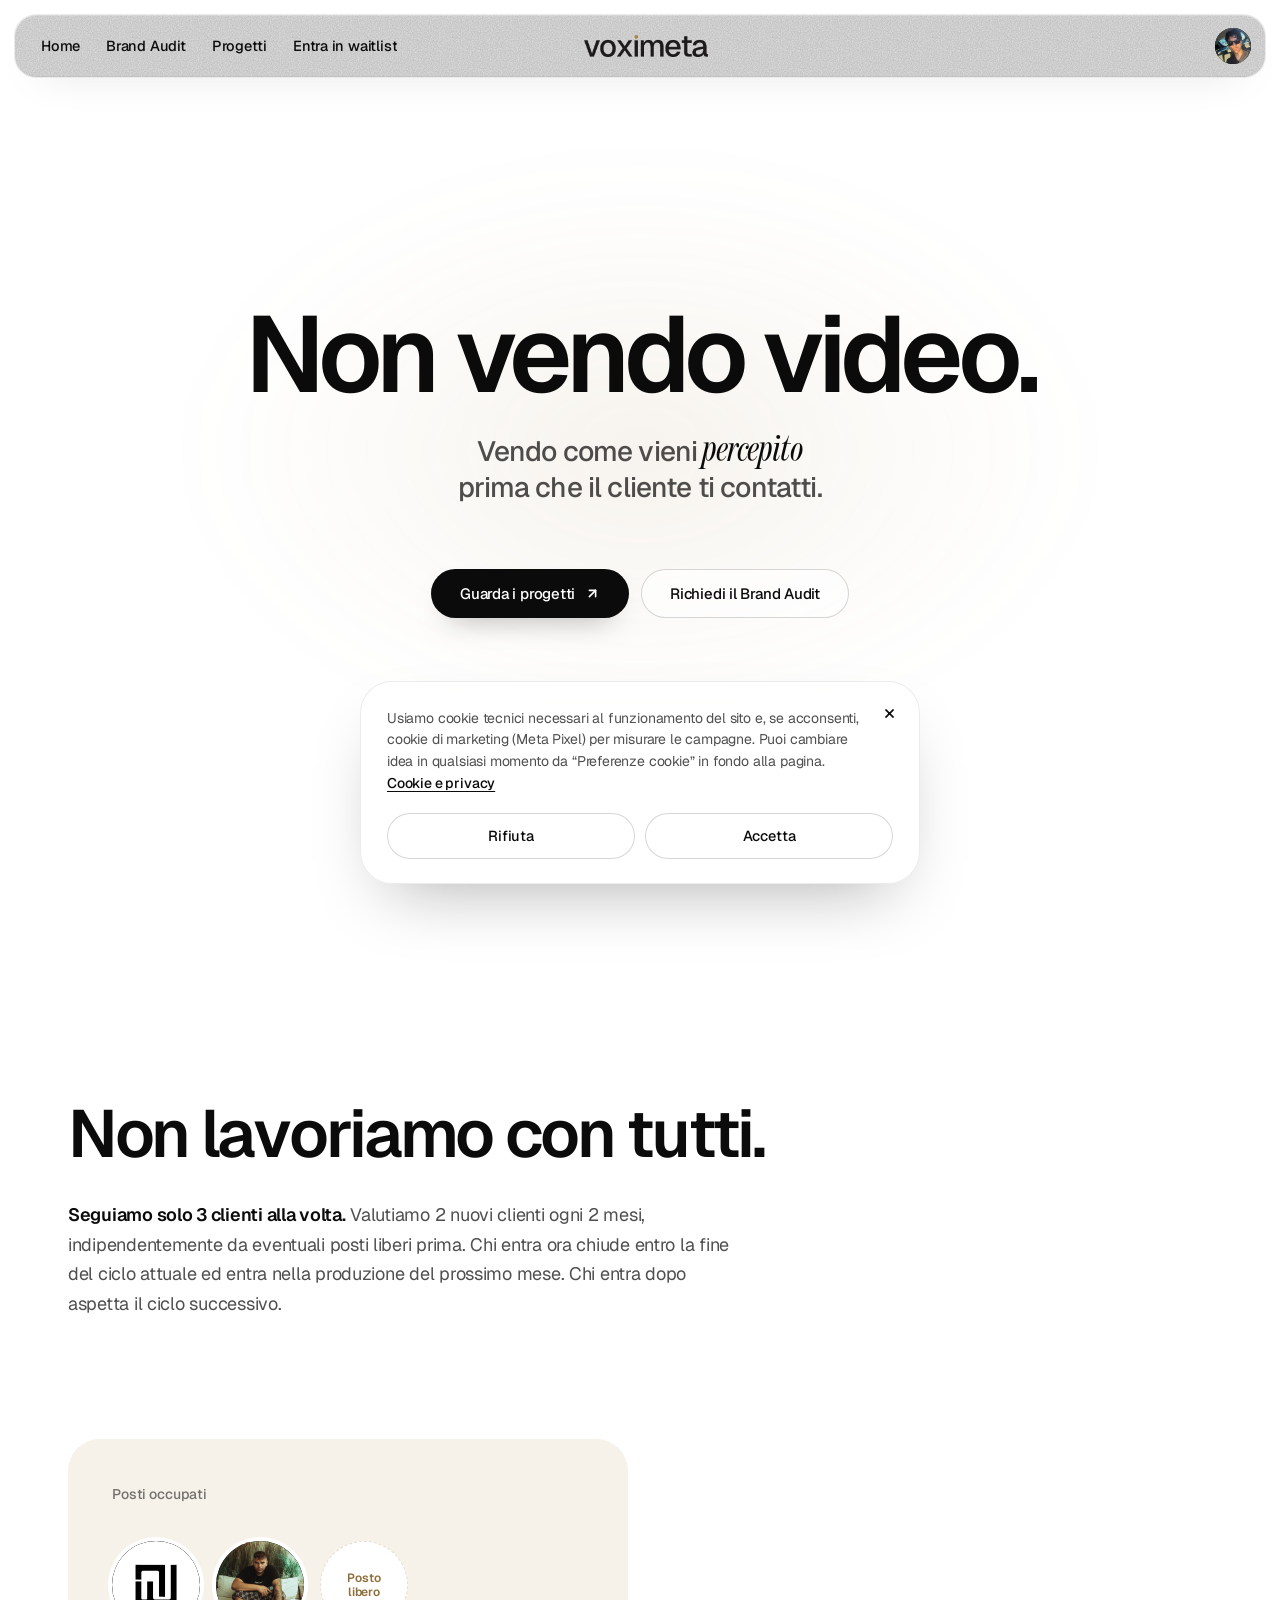
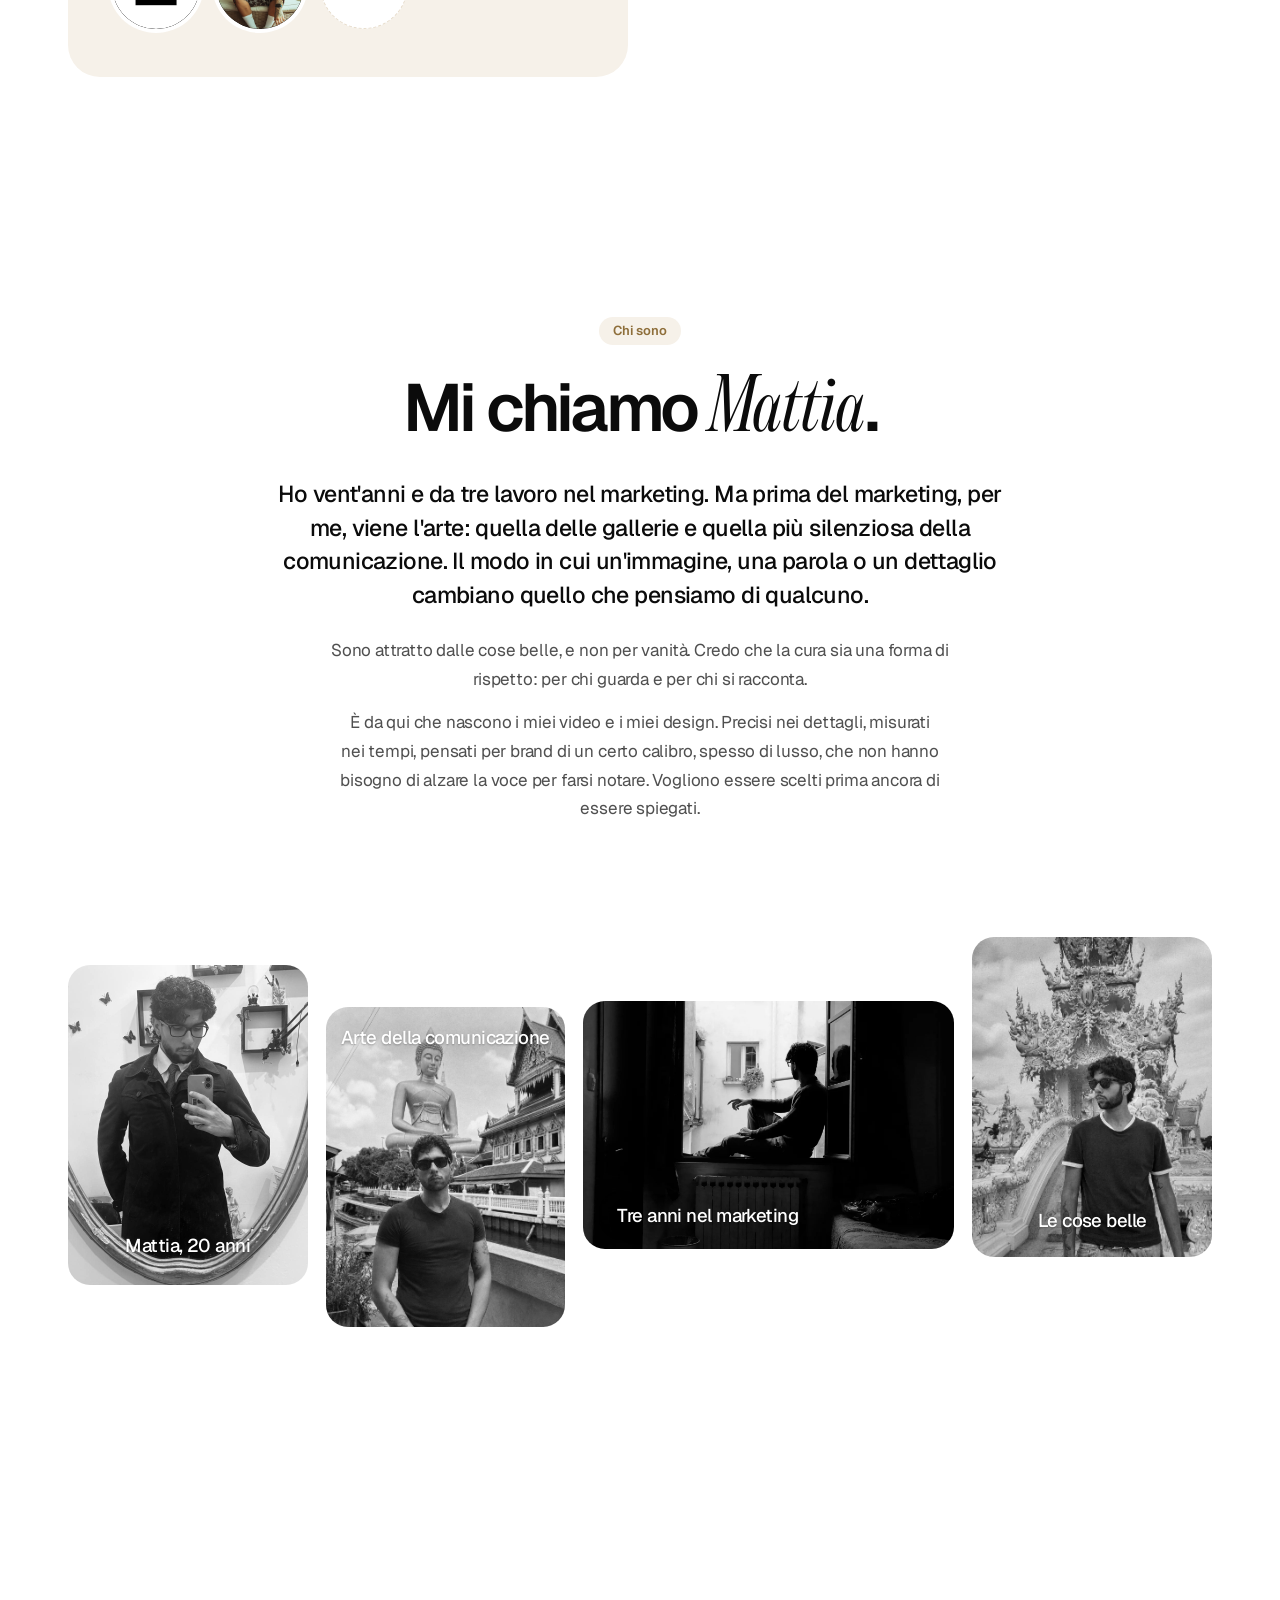
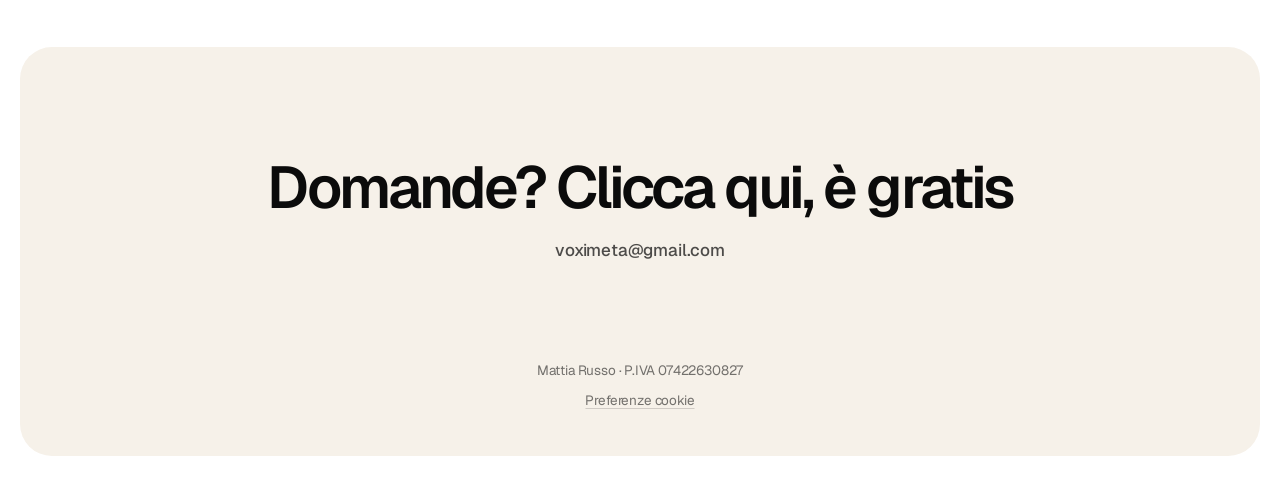
==== commit 4963a2b0: "Client folders with new reels and case studies, about section, glass nav, keyed intro, live mosaic p" ====
--- a/index.html
+++ b/index.html
@@ -90,31 +90,38 @@
         </div>
       </div>
 
-      <div class="reveal d3">
-        <div class="cycle-title">Il ciclo attuale si chiude tra</div>
+    </div>
+  </div>
+</section>
 
-        <div class="countdown-plain">
-          <div class="cd-unit"><span class="cd-num" id="cd-days">00</span><span class="cd-label">Giorni</span></div>
-          <span class="cd-colon">:</span>
-          <div class="cd-unit"><span class="cd-num" id="cd-hours">00</span><span class="cd-label">Ore</span></div>
-          <span class="cd-colon">:</span>
-          <div class="cd-unit"><span class="cd-num" id="cd-mins">00</span><span class="cd-label">Minuti</span></div>
-          <span class="cd-colon">:</span>
-          <div class="cd-unit"><span class="cd-num" id="cd-secs">00</span><span class="cd-label">Secondi</span></div>
-        </div>
+<!-- ================= CHI SONO ================= -->
+<section id="about">
+  <div class="container">
+    <div class="about-text">
+      <p class="about-label reveal">Chi sono</p>
+      <h2 class="section-title reveal d1">Mi chiamo <span class="accent-serif">Mattia</span>.</h2>
+      <p class="about-lead reveal d1">Ho vent'anni e da tre lavoro nel marketing. Ma prima del marketing, per me, viene l'arte: quella delle gallerie e quella più silenziosa della comunicazione. Il modo in cui un'immagine, una parola o un dettaglio cambiano quello che pensiamo di qualcuno.</p>
+      <p class="about-copy reveal d2">Sono attratto dalle cose belle, e non per vanità. Credo che la cura sia una forma di rispetto: per chi guarda e per chi si racconta.</p>
+      <p class="about-copy reveal d2">È da qui che nascono i miei video e i miei design. Precisi nei dettagli, misurati nei tempi, pensati per brand di un certo calibro, spesso di lusso, che non hanno bisogno di alzare la voce per farsi notare. Vogliono essere scelti prima ancora di essere spiegati.</p>
+    </div>
 
-        <p class="cycle-note">Chi chiude dopo questa data entra nel ciclo successivo.</p>
-
-        <div class="progress-head">
-          <span>Avanzamento del ciclo</span>
-          <span class="progress-pct" id="progressPct">0%</span>
-        </div>
-        <div class="progress-bar">
-          <div class="progress-fill" id="progressFill"></div>
-        </div>
-
-        <p class="cycle-next">Prossima apertura del ciclo: <span id="nextCycleDate">1 Settembre 2026</span></p>
-      </div>
+    <div class="about-gallery">
+      <figure class="about-photo reveal">
+        <img src="immagini/about/specchio.jpg" alt="Mattia, ritratto allo specchio" loading="lazy" width="960" height="1280">
+        <figcaption>Mattia, 20 anni</figcaption>
+      </figure>
+      <figure class="about-photo reveal d1">
+        <img src="immagini/about/buddha.jpg" alt="Mattia davanti a una statua del Buddha" loading="lazy" width="1086" height="1448">
+        <figcaption>Arte della comunicazione</figcaption>
+      </figure>
+      <figure class="about-photo about-photo-wide reveal d2">
+        <img src="immagini/about/finestra.jpg" alt="Mattia seduto sul davanzale di una finestra" loading="lazy" width="1440" height="960">
+        <figcaption>Tre anni nel marketing</figcaption>
+      </figure>
+      <figure class="about-photo reveal d3">
+        <img src="immagini/about/tempio.jpg" alt="Mattia davanti a un tempio" loading="lazy" width="1086" height="1448">
+        <figcaption>Le cose belle</figcaption>
+      </figure>
     </div>
   </div>
 </section>
@@ -129,89 +136,6 @@
 </footer>
 
 <script src="main.js"></script>
-<script>
-(function(){
-  "use strict";
-
-  /* ---------- Countdown ---------- */
-  var COUNTDOWN_TARGET = new Date("2026-11-01T23:59:59");
-  var CYCLE_START = new Date("2026-09-01T00:00:00");
-  var elDays = document.getElementById("cd-days");
-  var elHours = document.getElementById("cd-hours");
-  var elMins = document.getElementById("cd-mins");
-  var elSecs = document.getElementById("cd-secs");
-
-  function pad(n){ return String(n).padStart(2,"0"); }
-
-  function setNum(el, value){
-    var v = pad(value);
-    if(el.textContent !== v){
-      el.textContent = v;
-      el.classList.remove("tick");
-      void el.offsetWidth;
-      el.classList.add("tick");
-    }
-  }
-
-  function updateCountdown(){
-    var now = new Date();
-    var diff = COUNTDOWN_TARGET - now;
-    if(diff < 0) diff = 0;
-
-    var days = Math.floor(diff / (1000*60*60*24));
-    var hours = Math.floor((diff / (1000*60*60)) % 24);
-    var mins = Math.floor((diff / (1000*60)) % 60);
-    var secs = Math.floor((diff / 1000) % 60);
-
-    setNum(elDays, days);
-    setNum(elHours, hours);
-    setNum(elMins, mins);
-    setNum(elSecs, secs);
-  }
-  updateCountdown();
-  setInterval(updateCountdown, 1000);
-
-  /* ---------- Progress bar (animated count-up on reveal) ---------- */
-  var progressFill = document.getElementById("progressFill");
-  var progressPctEl = document.getElementById("progressPct");
-  var totalCycle = COUNTDOWN_TARGET - CYCLE_START;
-  var elapsed = new Date() - CYCLE_START;
-  var targetPct = Math.min(100, Math.max(0, (elapsed / totalCycle) * 100));
-
-  function animateProgress(){
-    var duration = 1400;
-    var start = null;
-    function step(ts){
-      if(!start) start = ts;
-      var p = Math.min(1, (ts - start) / duration);
-      var eased = 1 - Math.pow(1 - p, 3);
-      var current = targetPct * eased;
-      progressFill.style.width = current.toFixed(1) + "%";
-      progressPctEl.textContent = Math.round(current) + "%";
-      if(p < 1) requestAnimationFrame(step);
-    }
-    requestAnimationFrame(step);
-  }
-
-  var scarcitySection = document.getElementById("scarcity");
-  var progressAnimated = false;
-  var scarcityObserver = new IntersectionObserver(function(entries){
-    entries.forEach(function(entry){
-      if(entry.isIntersecting && !progressAnimated){
-        progressAnimated = true;
-        animateProgress();
-      }
-    });
-  }, {threshold:0.3});
-  if(scarcitySection) scarcityObserver.observe(scarcitySection);
-
-  var nextCycleDateEl = document.getElementById("nextCycleDate");
-  var nextCycle = new Date(COUNTDOWN_TARGET);
-  nextCycle.setDate(nextCycle.getDate() + 1);
-  var months = ["Gennaio","Febbraio","Marzo","Aprile","Maggio","Giugno","Luglio","Agosto","Settembre","Ottobre","Novembre","Dicembre"];
-  nextCycleDateEl.textContent = nextCycle.getDate() + " " + months[nextCycle.getMonth()] + " " + nextCycle.getFullYear();
-})();
-</script>
 
 </body>
 </html>
--- a/styles.css
+++ b/styles.css
@@ -95,7 +95,7 @@
   content:"";position:fixed;inset:0;z-index:2000;pointer-events:none;
   background:rgba(255,255,255,.55);
   -webkit-backdrop-filter:blur(22px);backdrop-filter:blur(22px);
-  opacity:1;transition:opacity .9s var(--ease);
+  opacity:1;transition:opacity .6s var(--ease);
 }
 html.vx-js.vx-ready::before{opacity:0;}
 html.vx-js:not(.vx-booted)::before{animation:vxVeilSafety .01s linear 4s forwards;}
@@ -106,36 +106,38 @@
    ============================================================ */
 html.vx-intro-pending body{overflow:hidden;}
 html.vx-intro-pending body > *:not(.vx-intro):not(.vx-intro-logo){opacity:0;}
-body > header,body > section,body > footer{transition:opacity 1.2s var(--ease);}
+body > header,body > section,body > footer{transition:opacity .8s var(--ease);}
 
 .vx-intro{
   position:fixed;inset:0;z-index:1500;
   display:flex;align-items:center;justify-content:center;
   background-color:var(--bianco);
   -webkit-backdrop-filter:blur(36px);backdrop-filter:blur(36px);
-  transition:background-color 1.3s var(--ease), backdrop-filter 1.3s var(--ease), -webkit-backdrop-filter 1.3s var(--ease);
+  transition:background-color .9s var(--ease), backdrop-filter .9s var(--ease), -webkit-backdrop-filter .9s var(--ease);
   cursor:default;
 }
 .vx-intro.out{background-color:rgba(255,255,255,0);-webkit-backdrop-filter:blur(0);backdrop-filter:blur(0);}
-.vx-intro-video{
-  width:min(84vw, 860px);height:auto;aspect-ratio:1280/404;display:block;
-  transition:opacity .45s var(--ease), filter .45s var(--ease);
-}
-.vx-intro.out .vx-intro-video{opacity:0;filter:blur(12px);}
+.vx-intro-stage{
+  position:relative;width:min(84vw, 860px);aspect-ratio:1280/404;
+  transition:opacity .4s var(--ease), filter .4s var(--ease);
+}
+.vx-intro-video,.vx-intro-canvas{position:absolute;inset:0;width:100%;height:100%;display:block;}
+.vx-intro.keyed .vx-intro-video{opacity:0;}
+.vx-intro.out .vx-intro-stage{opacity:0;filter:blur(12px);}
 .vx-intro-logo{position:fixed;z-index:1600;transform-origin:0 0;pointer-events:none;will-change:transform,filter;}
 .nav-wordmark.vx-hold img{opacity:0;}
 
 /* ---------- Reveal on scroll: rises out of a blur ---------- */
 .reveal{
   opacity:0;
-  transform:translateY(26px);
-  filter:blur(14px);
-  transition:opacity 1.4s var(--ease), transform 1.4s var(--ease), filter 1.4s var(--ease);
+  transform:translateY(22px);
+  filter:blur(12px);
+  transition:opacity .95s var(--ease), transform .95s var(--ease), filter .95s var(--ease);
 }
 .reveal.is-visible{opacity:1;transform:none;filter:none;}
-.reveal.d1{transition-delay:.08s;}
-.reveal.d2{transition-delay:.16s;}
-.reveal.d3{transition-delay:.24s;}
+.reveal.d1{transition-delay:.06s;}
+.reveal.d2{transition-delay:.12s;}
+.reveal.d3{transition-delay:.18s;}
 
 /* ---------- Letter-by-letter headings ---------- */
 .letters .letter{
@@ -143,7 +145,7 @@
   opacity:0;
   transform:translateY(.28em);
   filter:blur(8px);
-  transition:opacity .9s var(--ease), transform .9s var(--ease), filter .9s var(--ease);
+  transition:opacity .65s var(--ease), transform .65s var(--ease), filter .65s var(--ease);
 }
 .letters.is-typing .letter{opacity:1;transform:none;filter:none;}
 
@@ -160,18 +162,28 @@
   align-items:center;
   height:64px;
   padding:0 14px 0 26px;
+  position:relative;
   border-radius:var(--r-lg);
-  background:rgba(255,255,255,.6);
-  -webkit-backdrop-filter:blur(22px) saturate(170%);backdrop-filter:blur(22px) saturate(170%);
-  border:1px solid transparent;
-  transition:height .6s var(--ease), background .6s var(--ease), border-color .6s var(--ease), box-shadow .6s var(--ease);
+  background:rgba(168,168,166,.34);
+  -webkit-backdrop-filter:blur(20px) saturate(140%);backdrop-filter:blur(20px) saturate(140%);
+  border:1px solid rgba(255,255,255,.32);
+  box-shadow:inset 0 1px 0 rgba(255,255,255,.4), inset 0 -1px 0 rgba(0,0,0,.05), 0 16px 40px -28px rgba(11,11,11,.35);
+  transition:height .5s var(--ease), background .5s var(--ease), box-shadow .5s var(--ease);
 }
 .nav-pill.scrolled{
   height:56px;
-  background:var(--glass);
-  border-color:var(--hairline);
-  box-shadow:0 18px 50px -30px rgba(11,11,11,.28);
-}
+  background:rgba(150,150,148,.42);
+  box-shadow:inset 0 1px 0 rgba(255,255,255,.35), inset 0 -1px 0 rgba(0,0,0,.06), 0 18px 46px -26px rgba(11,11,11,.42);
+}
+/* Film grain on the glass. */
+.nav-pill::before,
+.mobile-menu::before{
+  content:"";position:absolute;inset:0;border-radius:inherit;pointer-events:none;
+  background-image:url("data:image/svg+xml,%3Csvg xmlns='http://www.w3.org/2000/svg' width='160' height='160'%3E%3Cfilter id='n'%3E%3CfeTurbulence type='fractalNoise' baseFrequency='.9' numOctaves='2' stitchTiles='stitch'/%3E%3CfeColorMatrix values='0 0 0 0 0  0 0 0 0 0  0 0 0 0 0  0 0 0 .55 0'/%3E%3C/filter%3E%3Crect width='100%25' height='100%25' filter='url(%23n)'/%3E%3C/svg%3E");
+  background-size:160px 160px;
+  opacity:.32;mix-blend-mode:multiply;
+}
+.nav-pill > *{position:relative;z-index:1;}
 
 .nav-links{grid-column:1;grid-row:1;justify-self:start;display:flex;align-items:center;gap:26px;list-style:none;}
 .nav-wordmark{grid-column:2;grid-row:1;justify-self:center;display:block;line-height:0;}
@@ -221,22 +233,31 @@
 
 .mobile-menu{
   position:absolute;top:calc(100% + 10px);left:0;right:0;
-  background:var(--glass);
-  -webkit-backdrop-filter:blur(26px) saturate(170%);backdrop-filter:blur(26px) saturate(170%);
-  border:1px solid var(--hairline);border-radius:var(--r-lg);
-  box-shadow:0 30px 60px -36px rgba(11,11,11,.35);
+  background:rgba(168,168,166,.4);
+  -webkit-backdrop-filter:blur(22px) saturate(140%);backdrop-filter:blur(22px) saturate(140%);
+  border:1px solid rgba(255,255,255,.32);border-radius:var(--r-lg);
+  box-shadow:inset 0 1px 0 rgba(255,255,255,.4), 0 30px 60px -36px rgba(11,11,11,.4);
   opacity:0;transform:translateY(-8px);filter:blur(10px);pointer-events:none;
-  padding:14px 12px;
-  transition:opacity .6s var(--ease), transform .6s var(--ease), filter .6s var(--ease);
+  padding:10px 22px 16px;
+  transition:opacity .45s var(--ease), transform .45s var(--ease), filter .45s var(--ease);
   z-index:299;
 }
 .mobile-menu.open{opacity:1;transform:none;filter:none;pointer-events:auto;}
 .mobile-menu a{
-  display:block;padding:12px 14px;border-radius:var(--r-sm);
-  font-size:26px;font-weight:600;line-height:1.15;letter-spacing:-.035em;color:var(--nero);
-  transition:background .4s var(--ease), color .4s var(--ease);
-}
-.mobile-menu a:hover{background:rgba(11,11,11,.04);color:var(--sabbia);}
+  position:relative;z-index:1;
+  display:flex;align-items:center;justify-content:space-between;
+  padding:13px 2px 11px;
+  border-bottom:1px solid rgba(11,11,11,.6);
+  font-size:16px;font-weight:500;line-height:1.2;letter-spacing:-.015em;color:var(--nero);
+  transition:color .3s var(--ease);
+}
+.mobile-menu a::after{
+  content:"";width:15px;height:15px;border-radius:50%;
+  border:1.3px solid var(--nero);flex-shrink:0;
+  transition:background .3s var(--ease);
+}
+.mobile-menu a[aria-current="page"]::after,
+.mobile-menu a:hover::after{background:var(--nero);}
 .mobile-menu a.denied{color:var(--sabbia)!important;animation:denyShake .5s var(--ease);}
 
 @media (max-width:1000px){
@@ -276,7 +297,7 @@
   width:1px;height:64px;border-radius:1px;
   background:linear-gradient(var(--hairline-strong), transparent);
   transform-origin:top;transform:scaleY(0);
-  animation:heroRule 1.8s var(--ease) 2.2s forwards;
+  animation:heroRule 1.4s var(--ease) 1.5s forwards;
 }
 @keyframes heroRule{to{transform:scaleY(1);}}
 html.vx-intro-pending #hero::after{animation-play-state:paused;}
@@ -306,8 +327,8 @@
 .hero-title .w{
   display:inline-block;
   opacity:0;filter:blur(16px);transform:translateY(.22em);
-  animation:wordIn 1.3s var(--ease) forwards;
-  animation-delay:calc(.15s + var(--d, 0) * 70ms);
+  animation:wordIn .9s var(--ease) forwards;
+  animation-delay:calc(.1s + var(--d, 0) * 50ms);
 }
 @keyframes wordIn{to{opacity:1;filter:blur(0);transform:none;}}
 html.vx-intro-pending .hero-title .w,
@@ -316,8 +337,8 @@
 .hero-actions{
   display:flex;align-items:center;justify-content:center;gap:12px;flex-wrap:wrap;
   opacity:0;filter:blur(10px);transform:translateY(10px);
-  animation:fadeIn 1.2s var(--ease) forwards;
-  animation-delay:1.25s;
+  animation:fadeIn .9s var(--ease) forwards;
+  animation-delay:.85s;
 }
 @keyframes fadeIn{to{opacity:1;filter:blur(0);transform:none;}}
 
@@ -356,7 +377,7 @@
 .scarcity-copy{font-size:18px;color:var(--ink-70);line-height:1.65;max-width:680px;margin-bottom:120px;letter-spacing:-.015em;}
 .scarcity-copy .underline-sweep{color:var(--nero);font-weight:600;}
 
-.scarcity-grid{display:grid;grid-template-columns:1fr 1fr;gap:28px;}
+.scarcity-grid{display:grid;grid-template-columns:minmax(0,560px);gap:28px;}
 .scarcity-grid > div{
   background:var(--sabbia-mist);
   border-radius:var(--r-xl);
@@ -403,6 +424,50 @@
 .progress-fill{height:100%;width:0%;border-radius:var(--pill);background:var(--nero);transition:width .2s linear;}
 .cycle-next{font-size:15px;color:var(--nero);font-weight:500;}
 .cycle-next span{color:var(--sabbia-deep);}
+
+/* ============================================================
+   CHI SONO
+   ============================================================ */
+#about{padding-top:40px;}
+.about-text{max-width:760px;margin:0 auto 100px;text-align:center;}
+.about-label{
+  display:inline-flex;align-items:center;height:28px;padding:0 14px;border-radius:var(--pill);
+  background:var(--sabbia-mist);color:var(--sabbia-deep);
+  font-size:13px;font-weight:600;margin-bottom:26px;
+}
+.about-text .section-title .accent-serif{font-size:1.25em;}
+.about-lead{font-size:clamp(19px,1.8vw,24px);font-weight:500;letter-spacing:-.025em;line-height:1.45;color:var(--nero);margin-bottom:24px;text-wrap:pretty;}
+.about-copy{font-size:17px;line-height:1.7;color:var(--ink-70);margin:0 auto 14px;max-width:640px;text-wrap:pretty;}
+
+.about-gallery{display:grid;grid-template-columns:1fr 1fr 1.55fr 1fr;gap:18px;align-items:center;}
+.about-photo{position:relative;margin:0;border-radius:var(--r-lg);overflow:hidden;background:var(--nero);}
+.about-photo img{width:100%;height:auto;display:block;transition:transform 1.2s var(--ease);}
+.about-photo:hover img{transform:scale(1.04);}
+.about-photo:nth-child(2){margin-top:84px;}
+.about-photo:nth-child(4){margin-top:-56px;}
+/* White type laid over the photo, like a magazine overlay. */
+.about-photo figcaption{
+  position:absolute;left:0;right:0;top:22%;padding:0 12px;
+  text-align:center;color:var(--bianco);
+  font-size:clamp(15px,1.45vw,21px);font-weight:500;letter-spacing:-.03em;line-height:1.2;
+  text-shadow:0 1px 2px rgba(0,0,0,.25), 0 2px 24px rgba(0,0,0,.45);
+}
+/* Each caption sits on a quiet, dark part of its photo. */
+.about-photo:nth-child(1) figcaption{top:auto;bottom:9%;}
+.about-photo:nth-child(2) figcaption{top:6%;}
+.about-photo:nth-child(3) figcaption{top:auto;bottom:9%;left:6%;right:auto;text-align:left;}
+.about-photo:nth-child(4) figcaption{top:auto;bottom:8%;}
+
+@media (max-width:900px){
+  .about-text{margin-bottom:64px;text-align:left;}
+  .about-copy{margin-left:0;}
+  .about-gallery{grid-template-columns:1fr 1fr;gap:12px;align-items:start;}
+  .about-photo:nth-child(2){margin-top:44px;}
+  .about-photo:nth-child(4){margin-top:0;}
+  .about-photo-wide,.about-photo:nth-child(4){grid-column:span 2;}
+  .about-photo:nth-child(4) img{aspect-ratio:4/3;object-fit:cover;object-position:50% 30%;}
+  .about-photo figcaption{font-size:18px;}
+}
 
 /* ============================================================
    AUDIT / VIDEO PAGE
@@ -437,13 +502,13 @@
   color:var(--nero);
   box-shadow:0 60px 120px -50px rgba(11,11,11,.4);
   transform:translateY(22px) scale(.98);filter:blur(8px);
-  transition:transform .7s var(--ease), filter .7s var(--ease);
+  transition:transform .5s var(--ease), filter .5s var(--ease);
 }
 .modal-backdrop.open .modal-card{transform:none;filter:none;}
 
 .fs-page-indicator{text-align:center;font-size:13px;font-weight:600;color:var(--sabbia-deep);margin-bottom:32px;font-variant-numeric:tabular-nums;}
 .fs-step{display:none;}
-.fs-step.active{display:block;animation:stepIn .7s var(--ease);}
+.fs-step.active{display:block;animation:stepIn .5s var(--ease);}
 @keyframes stepIn{from{opacity:0;filter:blur(8px);transform:translateY(8px);}to{opacity:1;filter:none;transform:none;}}
 .fs-step label{display:block;font-size:24px;font-weight:600;margin-bottom:22px;line-height:1.2;letter-spacing:-.035em;}
 .fs-step input,.fs-step textarea,.fs-step select{
@@ -578,7 +643,7 @@
   padding:52px 52px 56px;
   box-shadow:0 60px 120px -50px rgba(11,11,11,.4);
   transform:translateY(24px) scale(.98);filter:blur(10px);
-  transition:transform .8s var(--ease), filter .8s var(--ease);
+  transition:transform .55s var(--ease), filter .55s var(--ease);
 }
 .folder-sheet.open .folder-sheet-card{transform:none;filter:none;}
 .folder-sheet-close{
@@ -599,8 +664,8 @@
   border-radius:var(--r-lg);overflow:hidden;background:var(--nero);
   box-shadow:0 0 0 1px var(--hairline), 0 30px 50px -34px rgba(11,11,11,.5);
   opacity:0;filter:blur(12px);transform:translateY(16px);
-  animation:tileIn 1s var(--ease) forwards;
-  animation-delay:calc(.15s + var(--i, 0) * 80ms);
+  animation:tileIn .7s var(--ease) forwards;
+  animation-delay:calc(.1s + var(--i, 0) * 55ms);
 }
 @keyframes tileIn{to{opacity:1;filter:blur(0);transform:none;}}
 .vx-tile img{width:100%;height:100%;object-fit:cover;transition:transform 1s var(--ease);}
@@ -671,19 +736,50 @@
 
 /* ---------- Desktop only: the eyes cursor + mosaic censor. The
    video can only be watched full screen, by clicking. ---------- */
+.vx-tile .vx-poster{width:100%;height:100%;object-fit:cover;}
+.vx-live{position:absolute;inset:0;display:block;opacity:0;transition:opacity .35s var(--ease);}
+.vx-live.on{opacity:1;}
+.vx-live video,.vx-live mux-player{width:100%;height:100%;display:block;object-fit:cover;--media-object-fit:cover;--controls:none;}
+
+.vx-case-label{
+  position:absolute;left:10px;right:10px;bottom:10px;z-index:3;
+  padding:9px 12px;border-radius:12px;
+  background:rgba(255,255,255,.78);
+  -webkit-backdrop-filter:blur(12px);backdrop-filter:blur(12px);
+  font-size:13px;font-weight:600;letter-spacing:-.015em;line-height:1.2;color:var(--nero);text-align:center;
+}
+/* Case-study tile: a little shake every few seconds, like an app
+   asking to be opened. */
+.vx-tile.is-case{
+  animation:tileIn .7s var(--ease) forwards, caseWiggle 3.4s ease-in-out 1.1s infinite;
+  animation-delay:calc(.1s + var(--i, 0) * 55ms), 1.1s;
+}
+.vx-tile.is-case:hover{animation-play-state:running, paused;}
+@keyframes caseWiggle{
+  0%,78%,100%{rotate:0deg;}
+  82%{rotate:-2.4deg;}
+  86%{rotate:2.1deg;}
+  90%{rotate:-1.6deg;}
+  94%{rotate:1deg;}
+}
+
+/* Desktop only: a custom eyes cursor (main.js) and a mosaic over
+   the playing preview, so the video is really watched only full
+   screen. */
+.vx-eyes{
+  position:fixed;left:0;top:0;z-index:2100;pointer-events:none;
+  opacity:0;transition:opacity .2s var(--ease);
+  filter:drop-shadow(0 6px 12px rgba(11,11,11,.28));
+  will-change:transform;
+}
+.vx-eyes.on{opacity:1;}
+.vx-eyes svg{display:block;}
 @media (hover:hover) and (pointer:fine){
-  .vx-tile,
-  .project-img .reel-shield,
-  .showcase-video-frame .reel-shield{
-    cursor:var(--eyes), zoom-in;
-    cursor:-webkit-image-set(url("immagini/cursor-eyes.png") 1x, url("immagini/cursor-eyes@2x.png") 2x) 20 20, zoom-in;
-  }
-  .vx-tile:hover img,
-  .project-img:hover mux-player,
-  .showcase-video-frame:hover mux-player{filter:url(#vx-mosaic);}
-  .vx-tile:hover::after,
-  .project-img:hover .reel-shield::after,
-  .showcase-video-frame:hover .reel-shield::after{opacity:0;transform:translate(-50%,-50%) scale(.6);}
+  .vx-tile{cursor:zoom-in;}
+  html.vx-eyes-on .vx-tile{cursor:none;}
+  .vx-tile:hover .vx-poster,
+  .vx-tile:hover .vx-live{filter:url(#vx-mosaic);}
+  .vx-tile:hover::after{opacity:0;transform:translate(-50%,-50%) scale(.6);}
 }
 
 /* ---------- Lightbox (full screen, with audio) ---------- */
@@ -691,7 +787,7 @@
   position:fixed;inset:0;z-index:600;
   background:rgba(255,255,255,.5);
   -webkit-backdrop-filter:blur(36px) saturate(150%);backdrop-filter:blur(36px) saturate(150%);
-  display:flex;align-items:center;justify-content:center;padding:28px;
+  display:flex;padding:28px;overflow-y:auto;
   opacity:0;pointer-events:none;transition:opacity .6s var(--ease);
 }
 .lightbox.open{opacity:1;pointer-events:auto;}
@@ -700,12 +796,27 @@
   width:min(92vw, calc(88vh * 9 / 16));aspect-ratio:9/16;
   background:var(--nero);border-radius:var(--r-xl);
   box-shadow:0 60px 120px -40px rgba(11,11,11,.55);
-  transform:scale(.96);filter:blur(10px);transition:transform .8s var(--ease), filter .8s var(--ease);
+  transform:scale(.96);filter:blur(10px);transition:transform .55s var(--ease), filter .55s var(--ease);
 }
 .lightbox-inner.wide{width:min(92vw, 1080px, calc(88vh * 16 / 9));aspect-ratio:16/9;}
 .lightbox-inner mux-player,
 .lightbox-inner video{width:100%;height:100%;display:block;object-fit:cover;}
 .lightbox.open .lightbox-inner{transform:none;filter:none;}
+.lightbox-stage{margin:auto;width:100%;display:flex;flex-direction:column;align-items:center;gap:22px;padding:24px 0;}
+.lightbox.has-caption .lightbox-inner.wide{width:min(92vw, 960px, calc(60vh * 16 / 9));}
+.lightbox-caption{
+  width:min(92vw, 760px);
+  background:var(--bianco);border:1px solid var(--hairline);border-radius:var(--r-lg);
+  padding:28px 30px 30px;
+  box-shadow:0 40px 80px -50px rgba(11,11,11,.4);
+  opacity:0;filter:blur(8px);transform:translateY(12px);
+  transition:opacity .55s var(--ease) .1s, filter .55s var(--ease) .1s, transform .55s var(--ease) .1s;
+}
+.lightbox.open .lightbox-caption{opacity:1;filter:none;transform:none;}
+.lc-sub{font-size:14.5px;font-weight:500;color:var(--sabbia-deep);margin-bottom:8px;}
+.lc-title{font-size:clamp(24px,2.6vw,34px);font-weight:600;letter-spacing:-.045em;line-height:1.1;margin-bottom:16px;color:var(--nero);}
+.lc-desc{font-size:16px;line-height:1.65;color:var(--ink-70);margin-bottom:18px;}
+.lc-tag{display:inline-block;font-size:13.5px;font-weight:500;background:var(--sabbia-mist);border-radius:var(--pill);padding:8px 14px;}
 .lightbox-close{
   position:fixed;top:20px;right:20px;z-index:601;
   width:48px;height:48px;border-radius:50%;
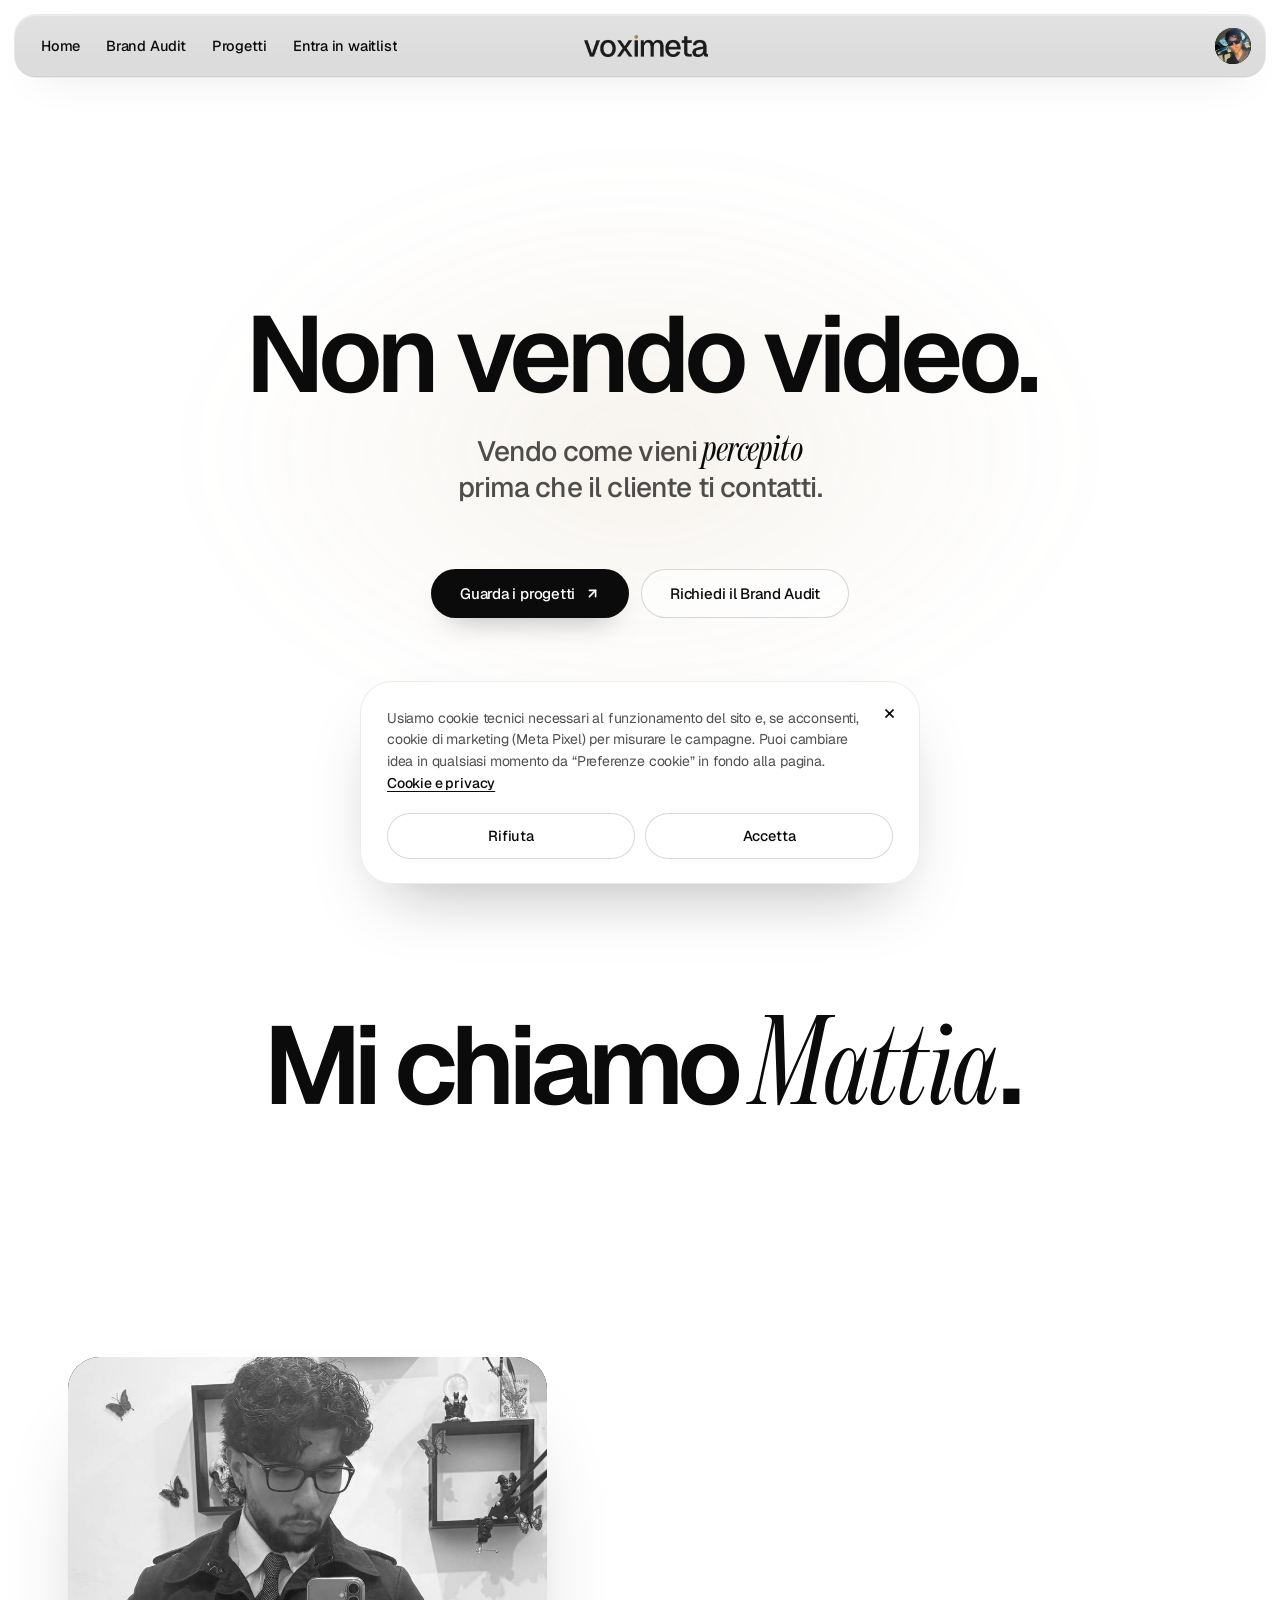
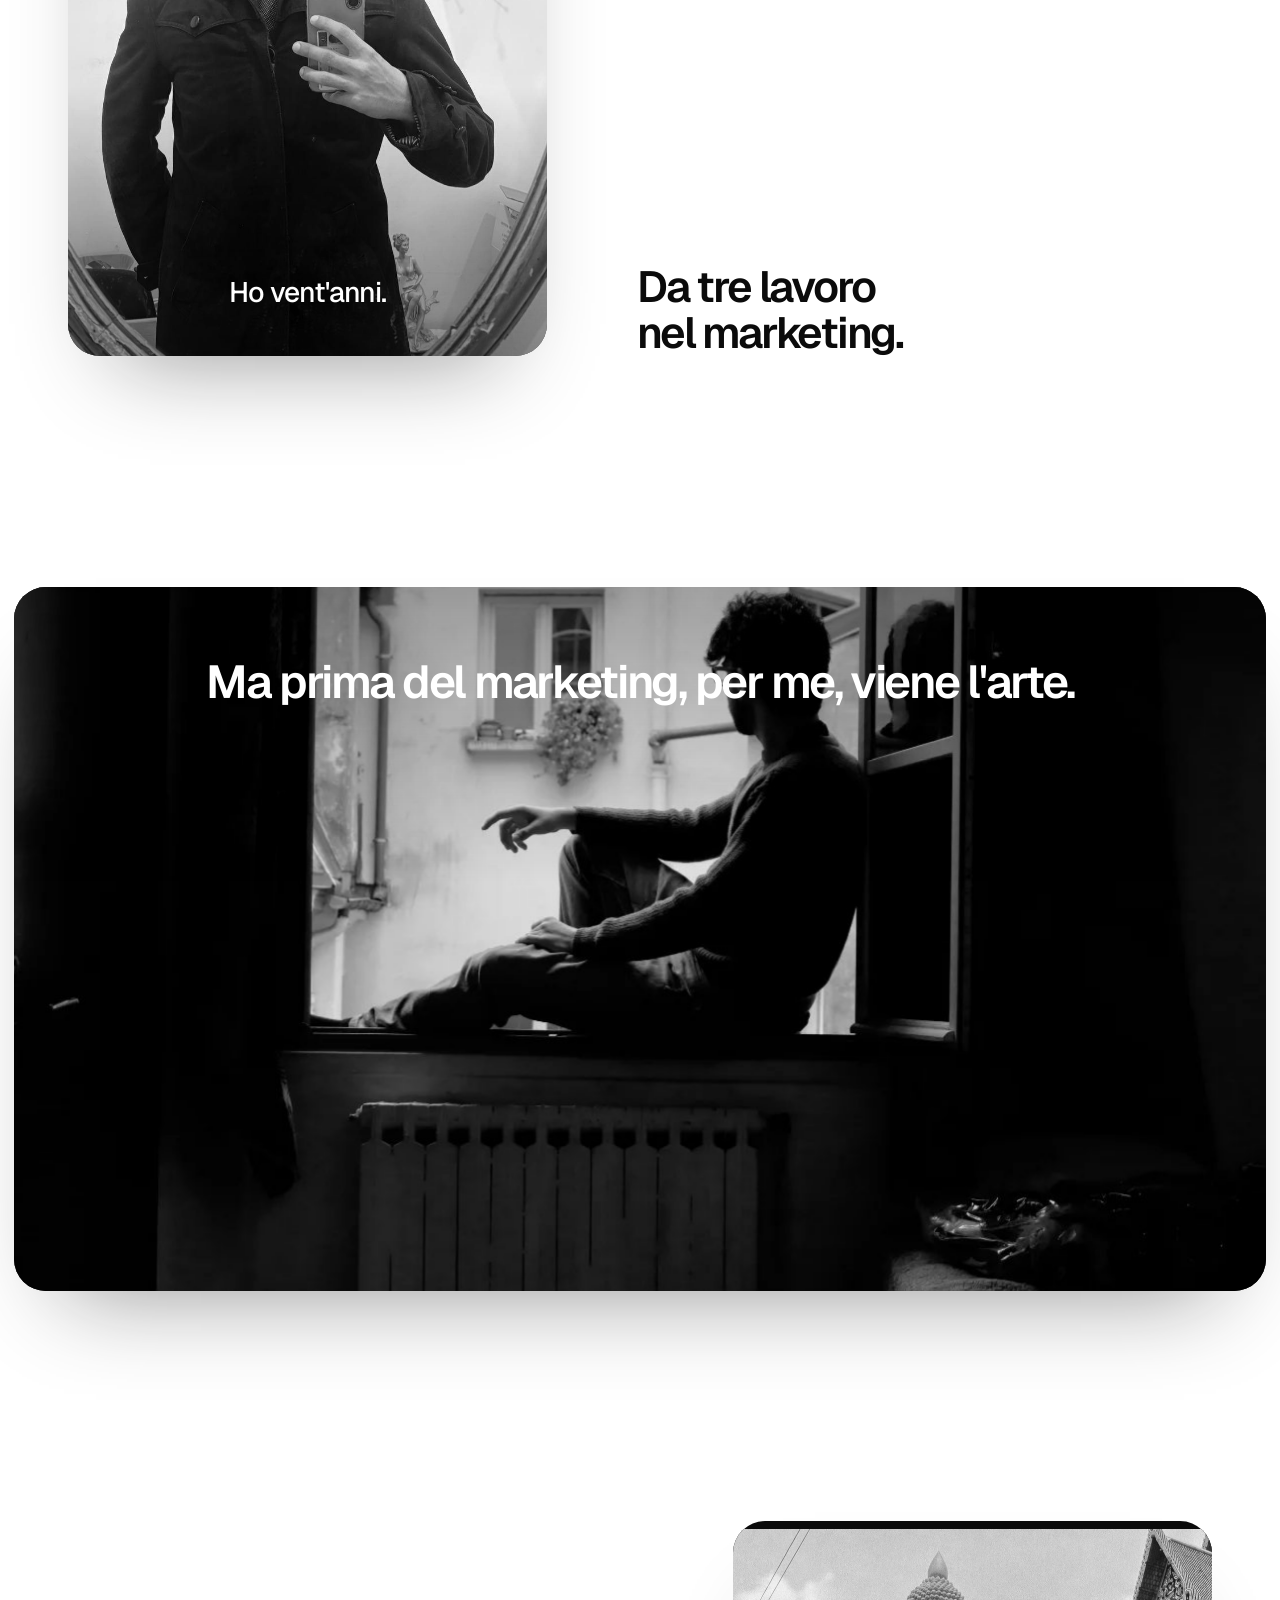
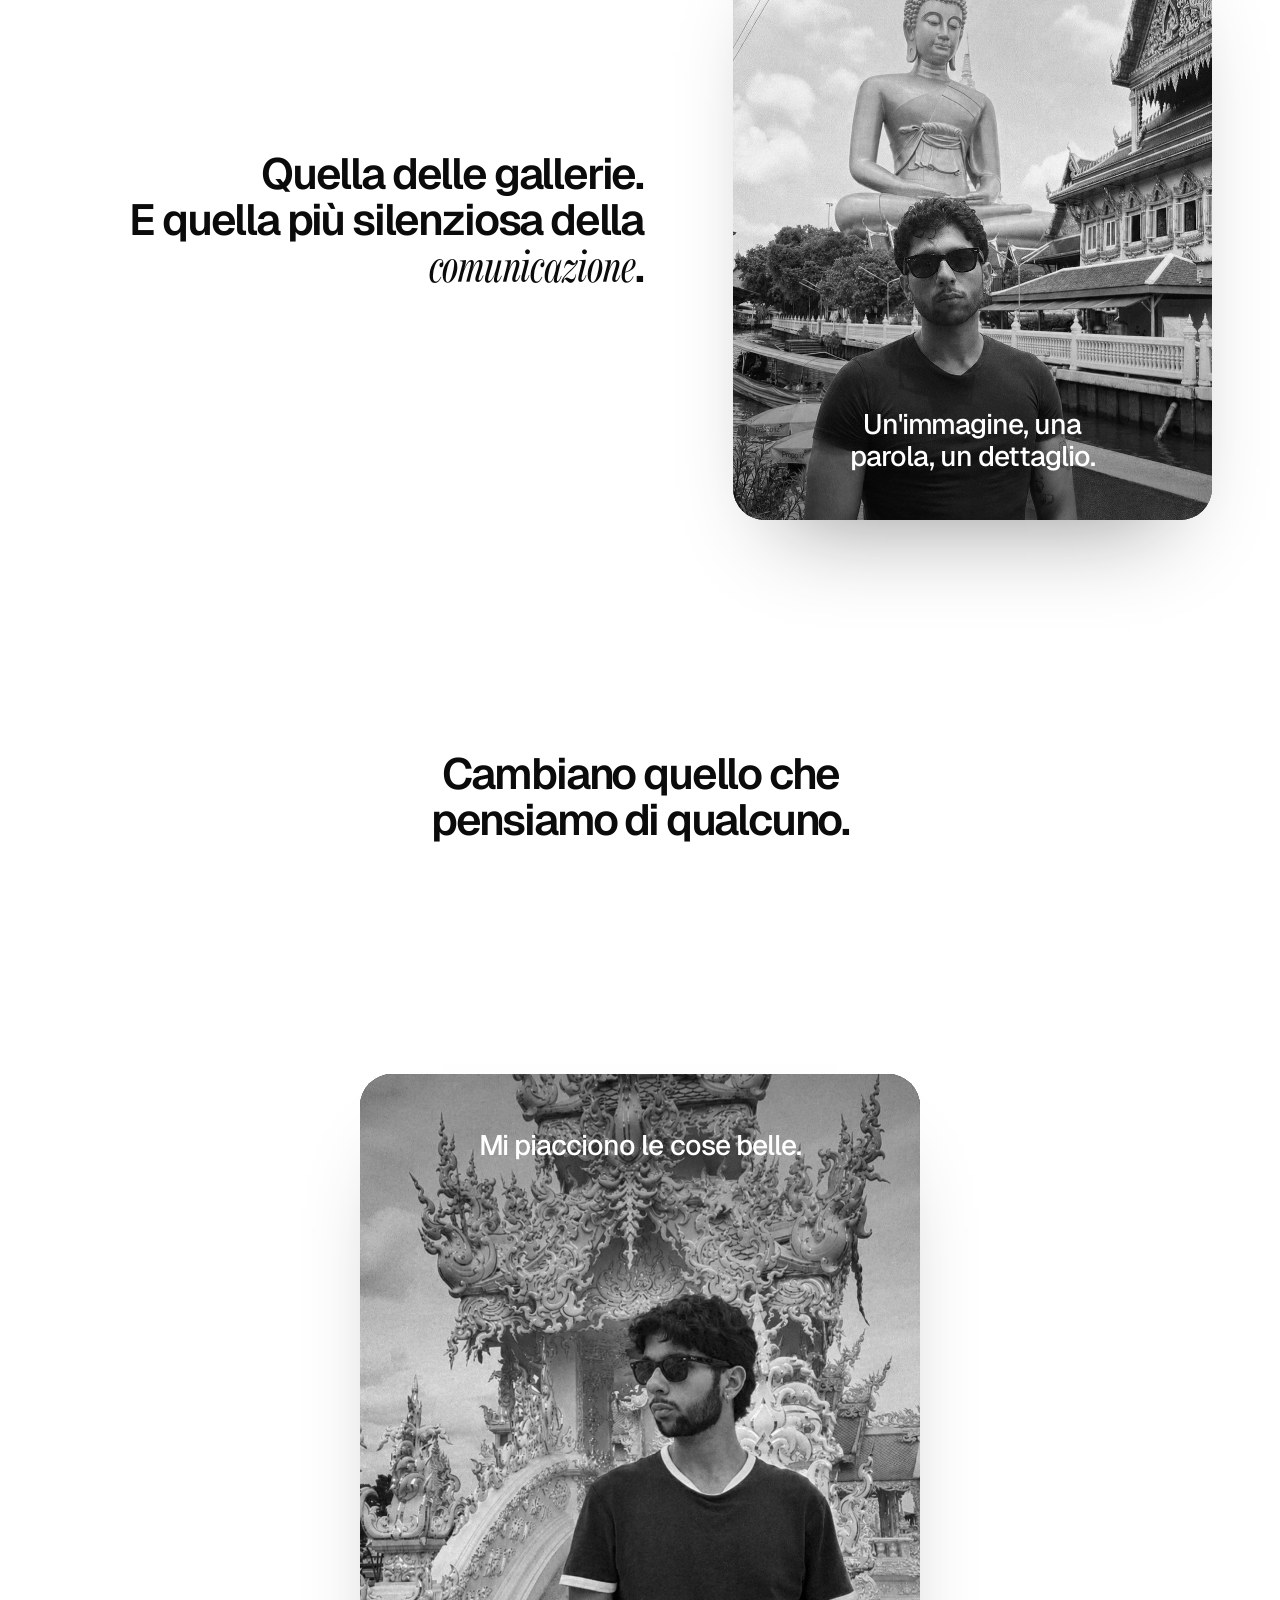
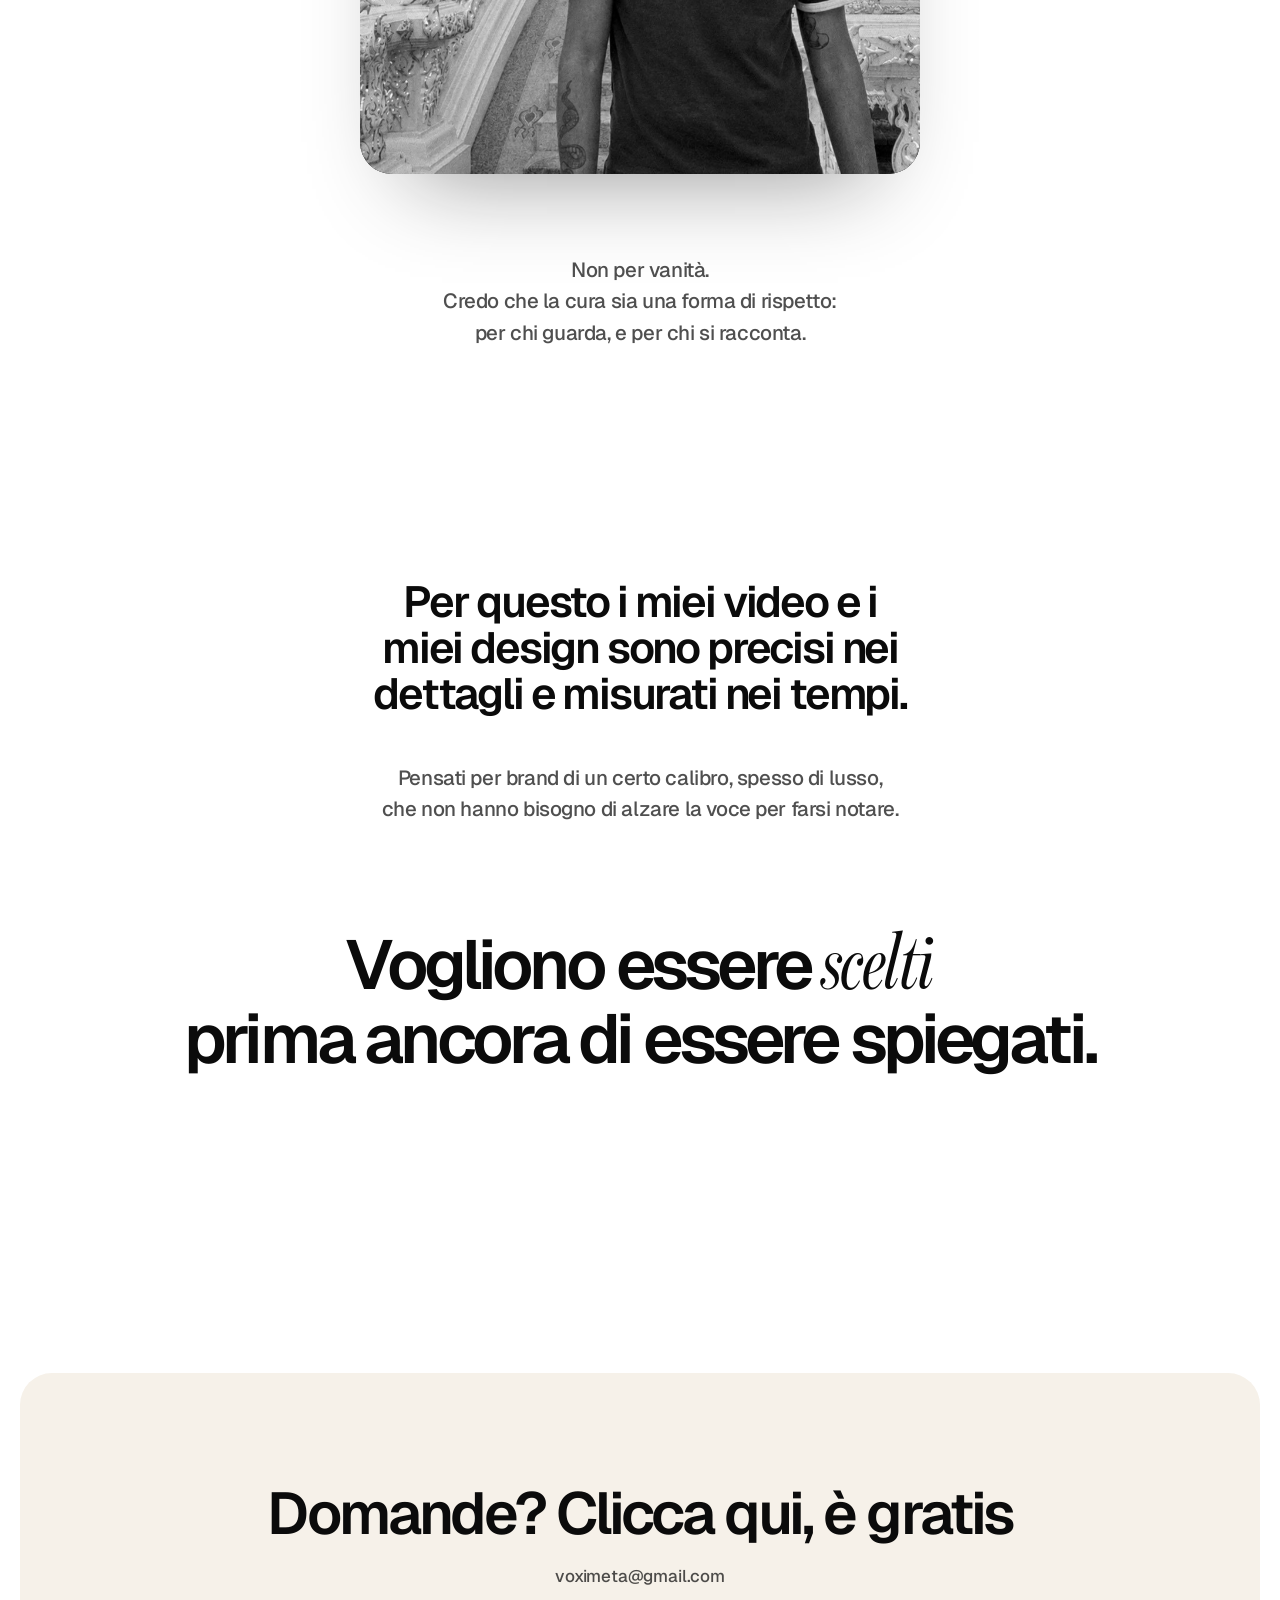
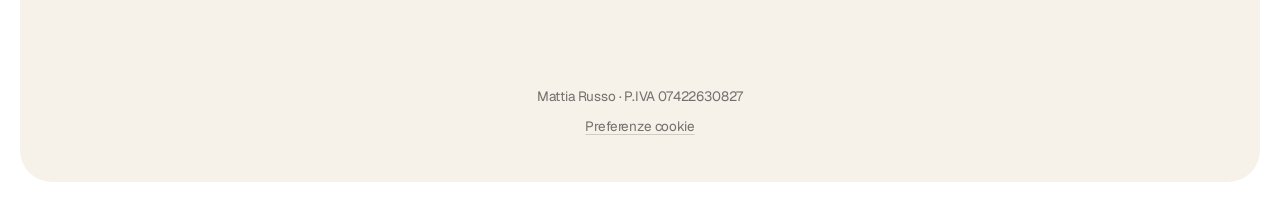
==== commit 593688ed: "Story scenes, blur hover previews, sorted folders, smoother glass nav Co-Authored-By: Claude Opus 5." ====
--- a/index.html
+++ b/index.html
@@ -62,67 +62,51 @@
   </div>
 </header>
 
-<!-- ================= SCARSITÀ (fine Home) ================= -->
-<section id="scarcity">
-  <div class="container">
-    <h2 class="section-title" data-typewriter>Non lavoriamo con tutti.</h2>
+<!-- ================= LA MIA STORIA ================= -->
+<section id="story">
+  <div class="story-scene story-intro">
+    <h2 class="story-title reveal">Mi chiamo <span class="accent-serif">Mattia</span>.</h2>
+  </div>
 
-    <p class="scarcity-copy reveal d1">
-      <span class="underline-sweep">Seguiamo solo 3 clienti alla volta.</span>
-      Valutiamo 2 nuovi clienti ogni 2 mesi, indipendentemente da eventuali posti liberi prima. Chi entra ora chiude entro la fine del ciclo attuale ed entra nella produzione del prossimo mese. Chi entra dopo aspetta il ciclo successivo.
-    </p>
+  <div class="story-scene story-left">
+    <figure class="story-photo story-photo-portrait cap-low reveal" data-parallax="-0.06">
+      <img src="immagini/about/specchio.jpg" alt="Mattia, ritratto allo specchio" loading="lazy" width="960" height="1280">
+      <figcaption>Ho vent'anni.</figcaption>
+    </figure>
+    <p class="story-line reveal d1">Da tre lavoro<br>nel marketing.</p>
+  </div>
 
-    <div class="scarcity-grid">
-      <div class="reveal d2">
-        <div class="scarcity-label">Posti occupati</div>
-        <div class="slots-row">
-          <div class="slot-avatar slot-photo">
-            <span>NW</span>
-            <img src="immagini/NovaWave.jpg" alt="Cliente Voximeta">
-          </div>
-          <div class="slot-avatar slot-photo">
-            <span>FE</span>
-            <img src="immagini/fede.jpg" alt="Cliente Voximeta">
-          </div>
-          <div class="slot-avatar slot-libero">
-            <span>Posto<br>libero</span>
-          </div>
-        </div>
-      </div>
+  <div class="story-scene story-full">
+    <figure class="story-photo story-photo-full reveal" data-parallax="0.05">
+      <img src="immagini/about/finestra.jpg" alt="Mattia seduto sul davanzale di una finestra" loading="lazy" width="1440" height="960">
+      <figcaption>Ma prima del marketing, per me, viene l'arte.</figcaption>
+    </figure>
+  </div>
 
-    </div>
+  <div class="story-scene story-right">
+    <p class="story-line story-line-soft reveal">Quella delle gallerie.<br>E quella più silenziosa della <span class="accent-serif">comunicazione</span>.</p>
+    <figure class="story-photo story-photo-portrait cap-low reveal d1" data-parallax="-0.08">
+      <img src="immagini/about/buddha.jpg" alt="Mattia davanti a una statua del Buddha" loading="lazy" width="1086" height="1448">
+      <figcaption>Un'immagine, una parola, un dettaglio.</figcaption>
+    </figure>
   </div>
-</section>
 
-<!-- ================= CHI SONO ================= -->
-<section id="about">
-  <div class="container">
-    <div class="about-text">
-      <p class="about-label reveal">Chi sono</p>
-      <h2 class="section-title reveal d1">Mi chiamo <span class="accent-serif">Mattia</span>.</h2>
-      <p class="about-lead reveal d1">Ho vent'anni e da tre lavoro nel marketing. Ma prima del marketing, per me, viene l'arte: quella delle gallerie e quella più silenziosa della comunicazione. Il modo in cui un'immagine, una parola o un dettaglio cambiano quello che pensiamo di qualcuno.</p>
-      <p class="about-copy reveal d2">Sono attratto dalle cose belle, e non per vanità. Credo che la cura sia una forma di rispetto: per chi guarda e per chi si racconta.</p>
-      <p class="about-copy reveal d2">È da qui che nascono i miei video e i miei design. Precisi nei dettagli, misurati nei tempi, pensati per brand di un certo calibro, spesso di lusso, che non hanno bisogno di alzare la voce per farsi notare. Vogliono essere scelti prima ancora di essere spiegati.</p>
-    </div>
+  <div class="story-scene story-quote">
+    <p class="story-line story-line-center reveal">Cambiano quello che pensiamo di qualcuno.</p>
+  </div>
 
-    <div class="about-gallery">
-      <figure class="about-photo reveal">
-        <img src="immagini/about/specchio.jpg" alt="Mattia, ritratto allo specchio" loading="lazy" width="960" height="1280">
-        <figcaption>Mattia, 20 anni</figcaption>
-      </figure>
-      <figure class="about-photo reveal d1">
-        <img src="immagini/about/buddha.jpg" alt="Mattia davanti a una statua del Buddha" loading="lazy" width="1086" height="1448">
-        <figcaption>Arte della comunicazione</figcaption>
-      </figure>
-      <figure class="about-photo about-photo-wide reveal d2">
-        <img src="immagini/about/finestra.jpg" alt="Mattia seduto sul davanzale di una finestra" loading="lazy" width="1440" height="960">
-        <figcaption>Tre anni nel marketing</figcaption>
-      </figure>
-      <figure class="about-photo reveal d3">
-        <img src="immagini/about/tempio.jpg" alt="Mattia davanti a un tempio" loading="lazy" width="1086" height="1448">
-        <figcaption>Le cose belle</figcaption>
-      </figure>
-    </div>
+  <div class="story-scene story-center">
+    <figure class="story-photo story-photo-center reveal" data-parallax="0.06">
+      <img src="immagini/about/tempio.jpg" alt="Mattia davanti a un tempio" loading="lazy" width="1086" height="1448">
+      <figcaption>Mi piacciono le cose belle.</figcaption>
+    </figure>
+    <p class="story-line story-line-small reveal d1">Non per vanità.<br>Credo che la cura sia una forma di rispetto:<br>per chi guarda, e per chi si racconta.</p>
+  </div>
+
+  <div class="story-scene story-outro">
+    <p class="story-line story-line-center reveal">Per questo i miei video e i miei design sono precisi nei dettagli e misurati nei tempi.</p>
+    <p class="story-line story-line-small story-line-center reveal d1">Pensati per brand di un certo calibro, spesso di lusso,<br>che non hanno bisogno di alzare la voce per farsi notare.</p>
+    <p class="story-close reveal d2">Vogliono essere <span class="accent-serif">scelti</span><br>prima ancora di essere spiegati.</p>
   </div>
 </section>
 
--- a/styles.css
+++ b/styles.css
@@ -164,24 +164,16 @@
   padding:0 14px 0 26px;
   position:relative;
   border-radius:var(--r-lg);
-  background:rgba(168,168,166,.34);
-  -webkit-backdrop-filter:blur(20px) saturate(140%);backdrop-filter:blur(20px) saturate(140%);
+  background:linear-gradient(180deg, rgba(255,255,255,.16), rgba(255,255,255,0) 70%), rgba(140,140,138,.3);
+  -webkit-backdrop-filter:blur(24px) saturate(170%);backdrop-filter:blur(24px) saturate(170%);
   border:1px solid rgba(255,255,255,.32);
   box-shadow:inset 0 1px 0 rgba(255,255,255,.4), inset 0 -1px 0 rgba(0,0,0,.05), 0 16px 40px -28px rgba(11,11,11,.35);
   transition:height .5s var(--ease), background .5s var(--ease), box-shadow .5s var(--ease);
 }
 .nav-pill.scrolled{
   height:56px;
-  background:rgba(150,150,148,.42);
+  background:linear-gradient(180deg, rgba(255,255,255,.14), rgba(255,255,255,0) 70%), rgba(128,128,126,.38);
   box-shadow:inset 0 1px 0 rgba(255,255,255,.35), inset 0 -1px 0 rgba(0,0,0,.06), 0 18px 46px -26px rgba(11,11,11,.42);
-}
-/* Film grain on the glass. */
-.nav-pill::before,
-.mobile-menu::before{
-  content:"";position:absolute;inset:0;border-radius:inherit;pointer-events:none;
-  background-image:url("data:image/svg+xml,%3Csvg xmlns='http://www.w3.org/2000/svg' width='160' height='160'%3E%3Cfilter id='n'%3E%3CfeTurbulence type='fractalNoise' baseFrequency='.9' numOctaves='2' stitchTiles='stitch'/%3E%3CfeColorMatrix values='0 0 0 0 0  0 0 0 0 0  0 0 0 0 0  0 0 0 .55 0'/%3E%3C/filter%3E%3Crect width='100%25' height='100%25' filter='url(%23n)'/%3E%3C/svg%3E");
-  background-size:160px 160px;
-  opacity:.32;mix-blend-mode:multiply;
 }
 .nav-pill > *{position:relative;z-index:1;}
 
@@ -233,8 +225,8 @@
 
 .mobile-menu{
   position:absolute;top:calc(100% + 10px);left:0;right:0;
-  background:rgba(168,168,166,.4);
-  -webkit-backdrop-filter:blur(22px) saturate(140%);backdrop-filter:blur(22px) saturate(140%);
+  background:linear-gradient(180deg, rgba(255,255,255,.16), rgba(255,255,255,0) 70%), rgba(140,140,138,.36);
+  -webkit-backdrop-filter:blur(24px) saturate(170%);backdrop-filter:blur(24px) saturate(170%);
   border:1px solid rgba(255,255,255,.32);border-radius:var(--r-lg);
   box-shadow:inset 0 1px 0 rgba(255,255,255,.4), 0 30px 60px -36px rgba(11,11,11,.4);
   opacity:0;transform:translateY(-8px);filter:blur(10px);pointer-events:none;
@@ -424,6 +416,70 @@
 .progress-fill{height:100%;width:0%;border-radius:var(--pill);background:var(--nero);transition:width .2s linear;}
 .cycle-next{font-size:15px;color:var(--nero);font-weight:500;}
 .cycle-next span{color:var(--sabbia-deep);}
+
+/* ============================================================
+   LA MIA STORIA — scenes with lots of air: photos left, right,
+   full width; short lines instead of blocks of text.
+   ============================================================ */
+#story{padding:110px 0 180px;}
+.story-scene{max-width:var(--max-width);margin:0 auto;padding:0 48px;}
+.story-scene + .story-scene{margin-top:clamp(150px,18vw,280px);}
+
+.story-intro{text-align:center;}
+.story-title{font-size:clamp(52px,8.6vw,138px);font-weight:600;letter-spacing:-.065em;line-height:.95;color:var(--nero);}
+.story-title .accent-serif{font-size:1.18em;}
+
+.story-left{display:grid;grid-template-columns:minmax(0,5fr) minmax(0,6fr);align-items:end;gap:7vw;}
+.story-right{display:grid;grid-template-columns:minmax(0,6fr) minmax(0,5fr);align-items:center;gap:7vw;}
+.story-right .story-line{text-align:right;}
+.story-full{max-width:none;padding:0 14px;}
+.story-center{display:flex;flex-direction:column;align-items:center;gap:80px;text-align:center;}
+.story-quote,.story-outro{text-align:center;}
+.story-outro{display:flex;flex-direction:column;align-items:center;gap:44px;}
+
+.story-photo{position:relative;margin:0;border-radius:var(--r-xl);overflow:hidden;background:var(--nero);
+  box-shadow:0 50px 90px -50px rgba(11,11,11,.45);}
+.story-photo img{width:100%;height:100%;object-fit:cover;display:block;
+  transform:translate3d(0,var(--py,0px),0) scale(1.14);will-change:transform;}
+/* A soft shade at the top so the white line always reads. */
+.story-photo::after{content:"";position:absolute;inset:0;pointer-events:none;
+  background:linear-gradient(180deg, rgba(0,0,0,.34) 0%, rgba(0,0,0,0) 42%);}
+.story-photo-portrait{aspect-ratio:4/5;}
+.story-photo-full{width:100%;aspect-ratio:16/9;max-height:92vh;}
+.story-photo-center{width:min(560px,82vw);aspect-ratio:4/5;}
+
+/* White type set over the photo, like the reference. */
+.story-photo figcaption{
+  position:absolute;z-index:1;left:8%;right:8%;top:8%;
+  text-align:center;color:var(--bianco);
+  font-size:clamp(20px,2.2vw,34px);font-weight:500;letter-spacing:-.035em;line-height:1.12;
+  text-wrap:balance;
+}
+/* Faces sit high in some photos: their line goes low, on the dark. */
+.story-photo.cap-low::after{background:linear-gradient(0deg, rgba(0,0,0,.42) 0%, rgba(0,0,0,0) 45%);}
+.story-photo.cap-low figcaption{top:auto;bottom:8%;}
+.story-photo-full figcaption{top:10%;font-size:clamp(26px,3.6vw,58px);font-weight:600;letter-spacing:-.05em;}
+
+.story-line{font-size:clamp(28px,3.4vw,50px);font-weight:600;letter-spacing:-.05em;line-height:1.06;color:var(--nero);text-wrap:balance;}
+.story-line .accent-serif{font-size:1.2em;}
+.story-line-center{max-width:16em;margin:0 auto;}
+.story-line-small{font-size:clamp(18px,1.6vw,23px);font-weight:500;letter-spacing:-.02em;line-height:1.55;color:var(--ink-70);}
+.story-line-small.story-line-center{max-width:32em;}
+.story-close{font-size:clamp(36px,5.4vw,84px);font-weight:600;letter-spacing:-.06em;line-height:1;color:var(--nero);margin-top:60px;}
+.story-close .accent-serif{font-size:1.2em;}
+
+@media (max-width:760px){
+  #story{padding:90px 0 130px;}
+  .story-scene{padding:0 20px;}
+  .story-scene + .story-scene{margin-top:120px;}
+  .story-left,.story-right{grid-template-columns:1fr;gap:44px;}
+  .story-right .story-line{text-align:left;}
+  .story-full{padding:0 10px;}
+  .story-photo-full{aspect-ratio:4/5;}
+  .story-photo,.story-photo-full{border-radius:var(--r-lg);}
+  .story-center{gap:52px;}
+  .story-line-small br{display:none;}
+}
 
 /* ============================================================
    CHI SONO
@@ -561,7 +617,7 @@
    PROJECTS
    ============================================================ */
 #projects{padding-top:190px;counter-reset:group;}
-.projects-head{margin-bottom:140px;text-align:center;}
+.projects-head{margin-bottom:120px;text-align:center;}
 .projects-head h1{font-size:clamp(60px,10vw,156px);font-weight:600;letter-spacing:-.065em;line-height:.95;color:var(--nero);}
 
 .embed-fill{position:absolute;inset:0;width:100%;height:100%;border:0;}
@@ -639,9 +695,9 @@
 .folder-sheet.open{opacity:1;pointer-events:auto;}
 .folder-sheet-card{
   position:relative;width:auto;max-width:min(1040px, 100%);max-height:88vh;overflow-y:auto;
-  background:var(--bianco);border:1px solid var(--hairline);border-radius:var(--r-xl);
+  background:var(--bianco);border:1px solid rgba(168,132,74,.16);border-radius:var(--r-xl);
   padding:52px 52px 56px;
-  box-shadow:0 60px 120px -50px rgba(11,11,11,.4);
+  box-shadow:0 0 0 6px rgba(168,132,74,.06), 0 60px 130px -40px rgba(168,132,74,.6), 0 30px 60px -40px rgba(11,11,11,.25);
   transform:translateY(24px) scale(.98);filter:blur(10px);
   transition:transform .55s var(--ease), filter .55s var(--ease);
 }
@@ -662,7 +718,8 @@
 .vx-tile{
   position:relative;display:block;width:100%;aspect-ratio:9/16;
   border-radius:var(--r-lg);overflow:hidden;background:var(--nero);
-  box-shadow:0 0 0 1px var(--hairline), 0 30px 50px -34px rgba(11,11,11,.5);
+  box-shadow:0 0 0 1px rgba(11,11,11,.06), 0 4px 10px -4px rgba(11,11,11,.22), 0 22px 40px -18px rgba(11,11,11,.42);
+  transition:scale .7s var(--ease), box-shadow .7s var(--ease);
   opacity:0;filter:blur(12px);transform:translateY(16px);
   animation:tileIn .7s var(--ease) forwards;
   animation-delay:calc(.1s + var(--i, 0) * 55ms);
@@ -734,8 +791,7 @@
 .project-card:nth-child(even) .project-desc,
 .project-card:nth-child(even) p.tag{grid-column:1;}
 
-/* ---------- Desktop only: the eyes cursor + mosaic censor. The
-   video can only be watched full screen, by clicking. ---------- */
+/* ---------- Folder tiles: poster, live preview, case label ---------- */
 .vx-tile .vx-poster{width:100%;height:100%;object-fit:cover;}
 .vx-live{position:absolute;inset:0;display:block;opacity:0;transition:opacity .35s var(--ease);}
 .vx-live.on{opacity:1;}
@@ -763,22 +819,14 @@
   94%{rotate:1deg;}
 }
 
-/* Desktop only: a custom eyes cursor (main.js) and a mosaic over
-   the playing preview, so the video is really watched only full
-   screen. */
-.vx-eyes{
-  position:fixed;left:0;top:0;z-index:2100;pointer-events:none;
-  opacity:0;transition:opacity .2s var(--ease);
-  filter:drop-shadow(0 6px 12px rgba(11,11,11,.28));
-  will-change:transform;
-}
-.vx-eyes.on{opacity:1;}
-.vx-eyes svg{display:block;}
+/* Desktop hover: the tile grows a little and the playing preview
+   melts into a soft blur, so it is really watched only full screen. */
+.vx-tile .vx-poster,.vx-tile .vx-live{transition:opacity .35s var(--ease), transform .9s var(--ease), filter .9s var(--ease);}
 @media (hover:hover) and (pointer:fine){
-  .vx-tile{cursor:zoom-in;}
-  html.vx-eyes-on .vx-tile{cursor:none;}
+  .vx-tile{cursor:pointer;z-index:0;}
+  .vx-tile:hover{scale:1.045;z-index:2;box-shadow:0 0 0 1px rgba(11,11,11,.06), 0 8px 18px -8px rgba(11,11,11,.25), 0 34px 60px -24px rgba(11,11,11,.5);}
   .vx-tile:hover .vx-poster,
-  .vx-tile:hover .vx-live{filter:url(#vx-mosaic);}
+  .vx-tile:hover .vx-live{transform:scale(1.08);filter:blur(9px);}
   .vx-tile:hover::after{opacity:0;transform:translate(-50%,-50%) scale(.6);}
 }
 
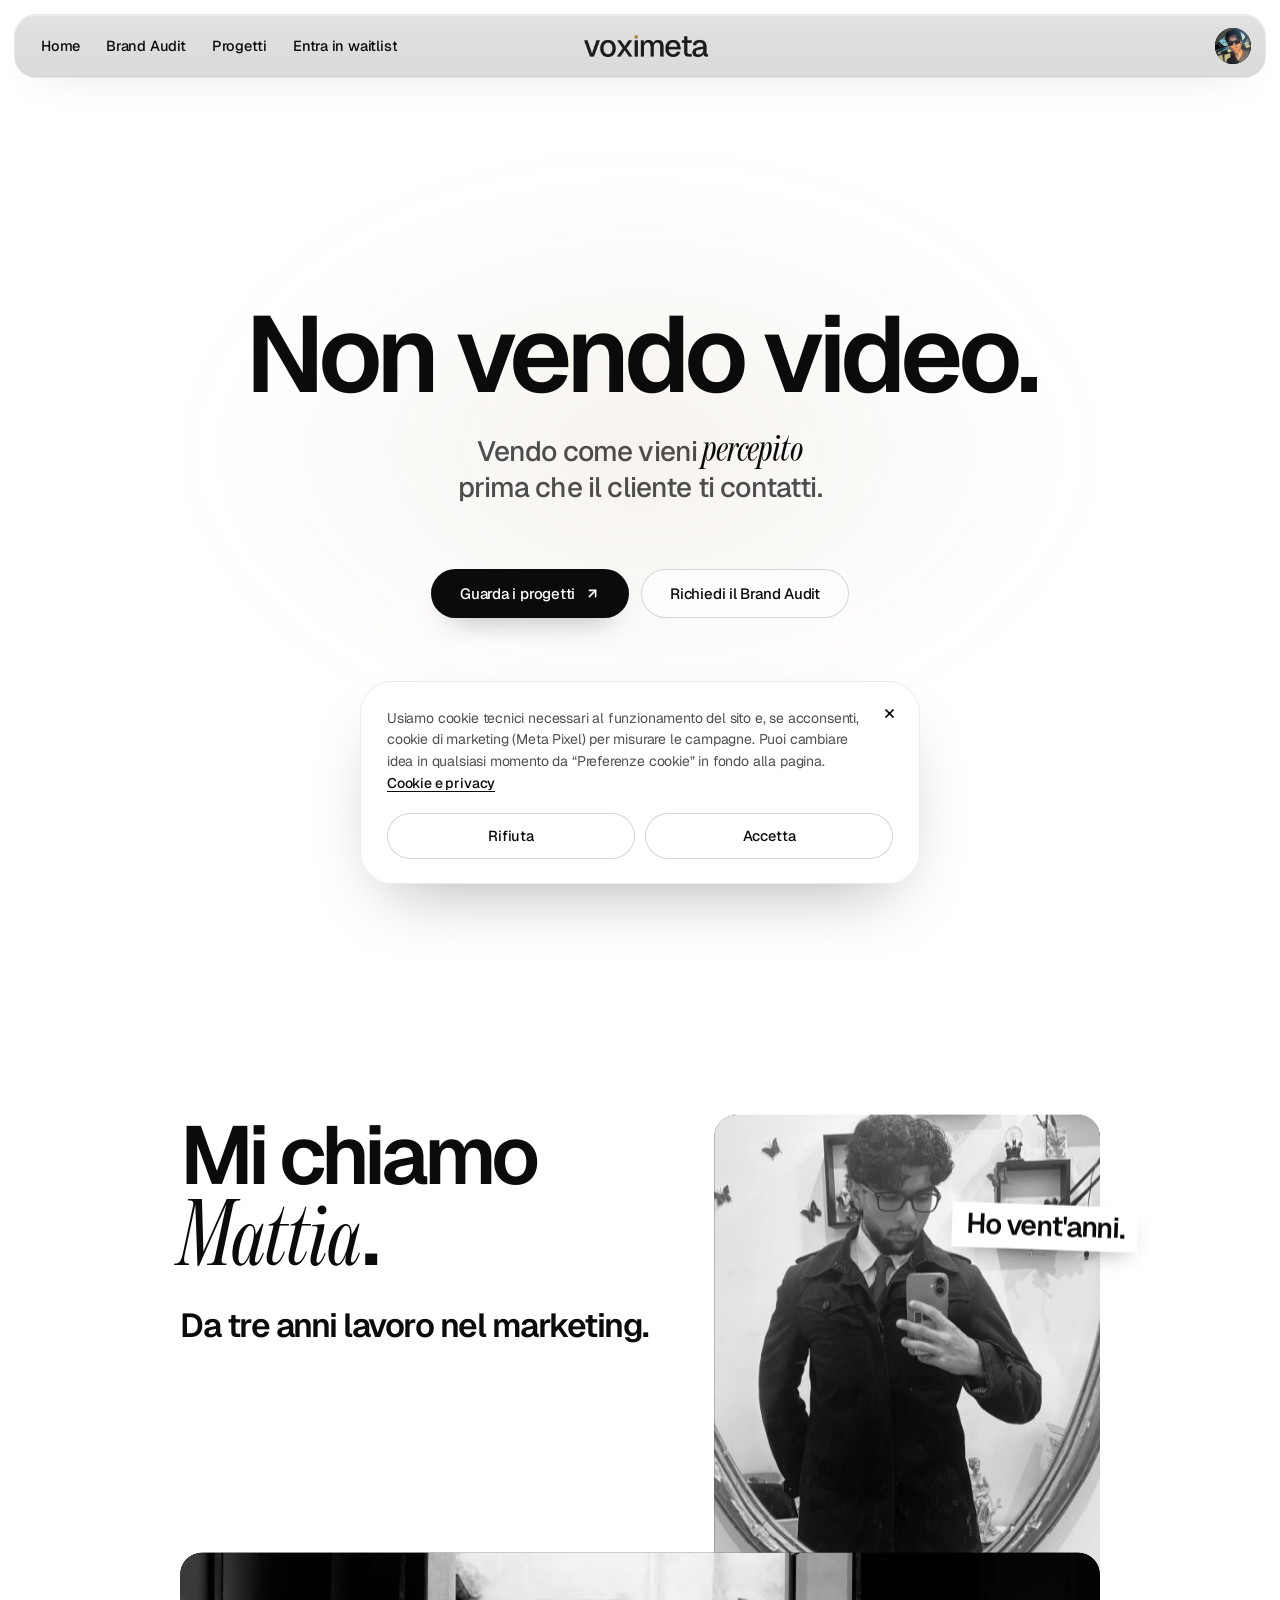
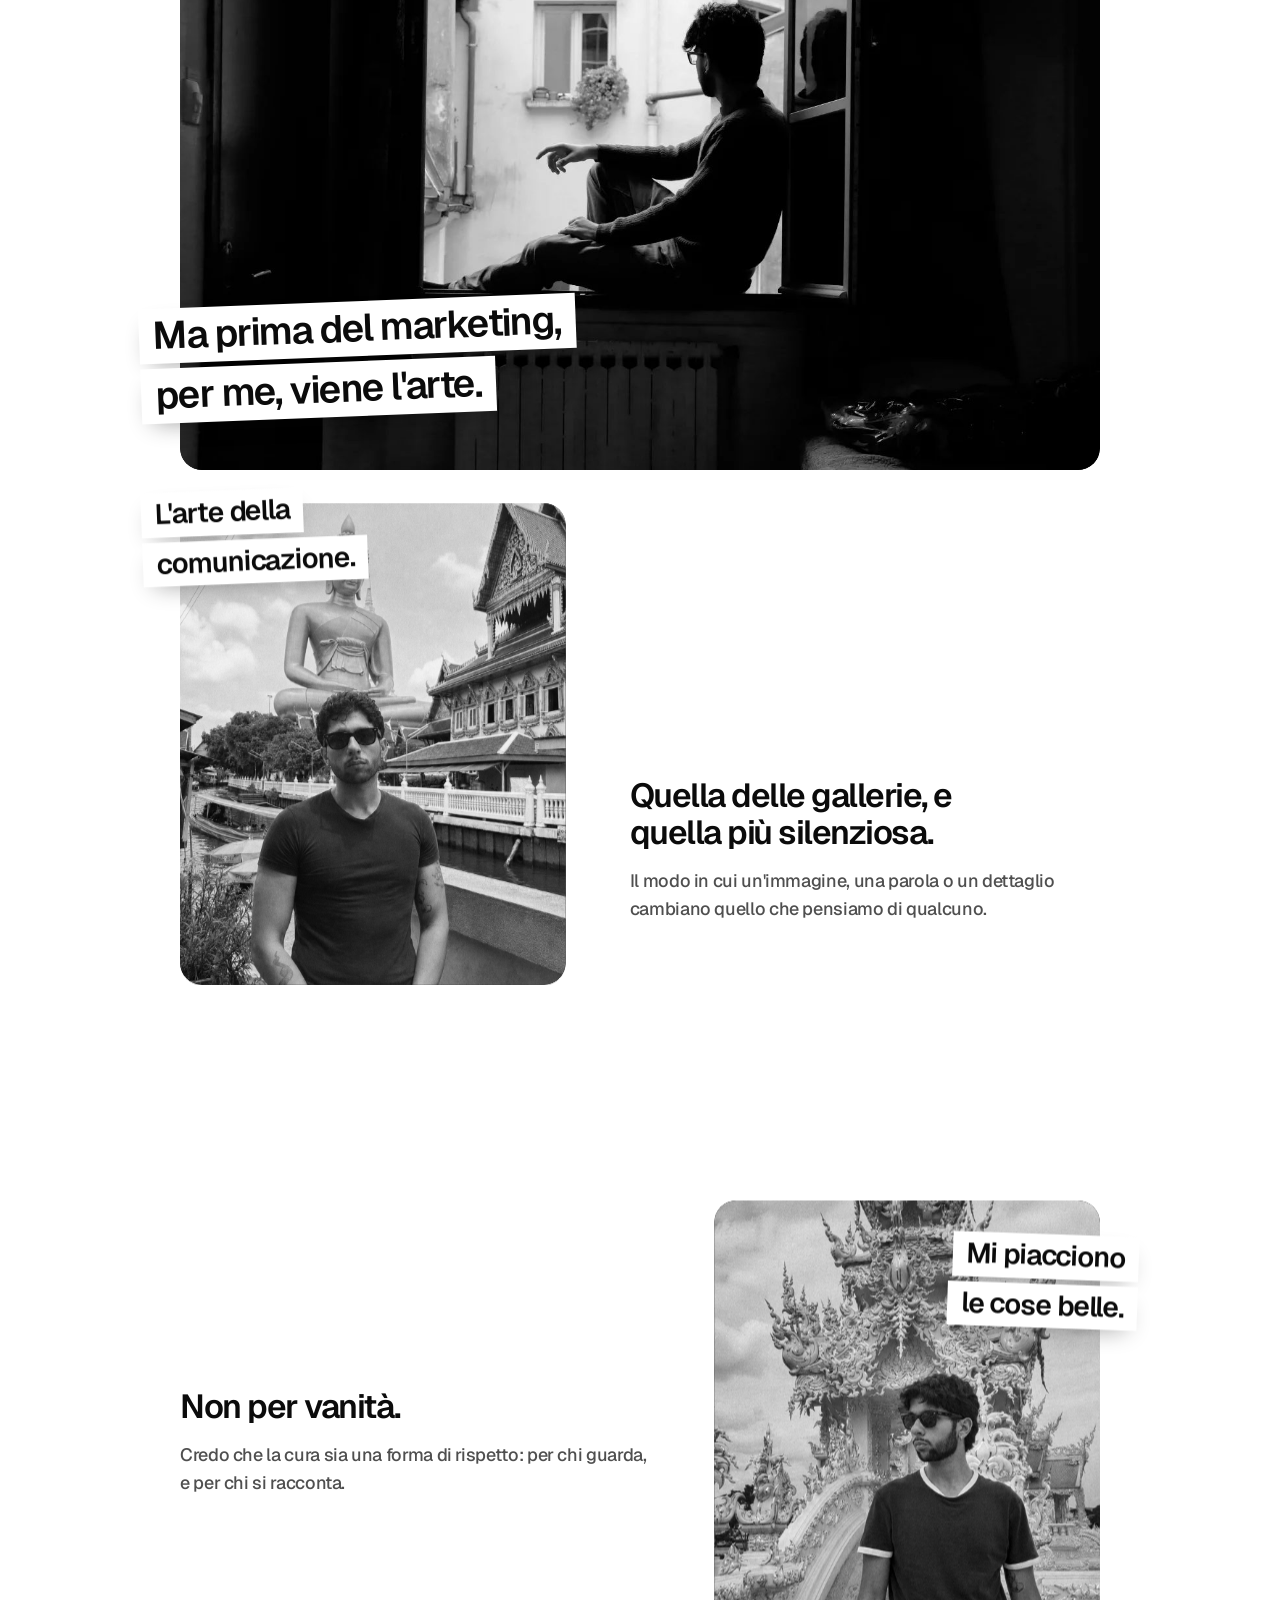
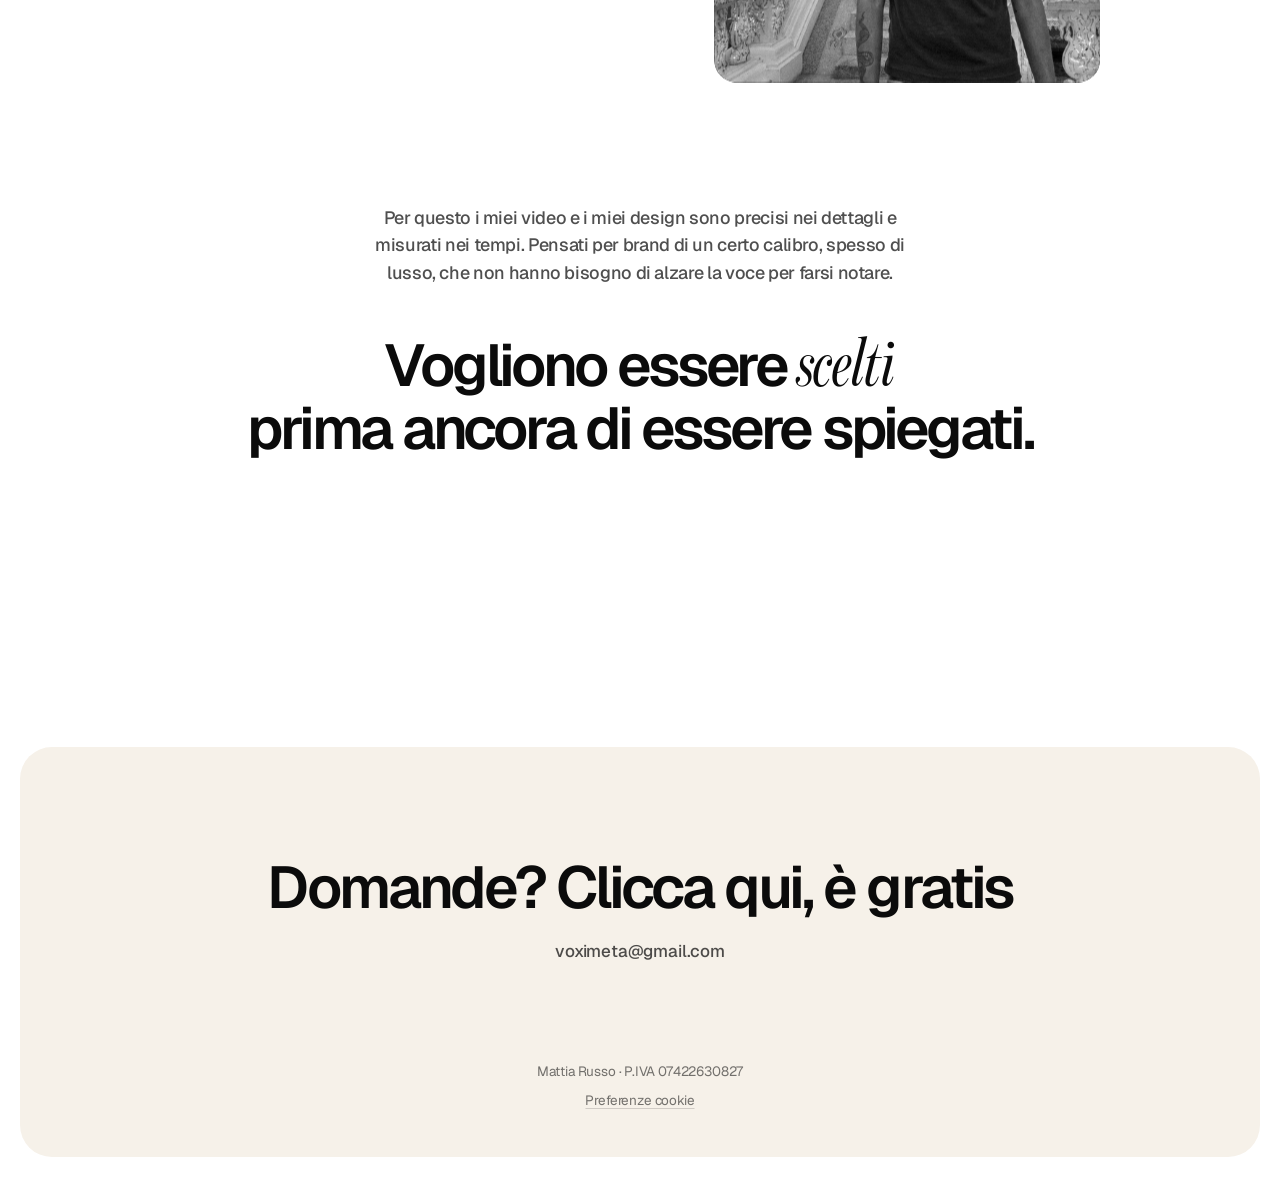
==== commit cc68f92e: "Story: floating parallax photos with white subtitle strips, tighter layout Co-Authored-By: Claude Op" ====
--- a/index.html
+++ b/index.html
@@ -64,49 +64,51 @@
 
 <!-- ================= LA MIA STORIA ================= -->
 <section id="story">
-  <div class="story-scene story-intro">
-    <h2 class="story-title reveal">Mi chiamo <span class="accent-serif">Mattia</span>.</h2>
-  </div>
+  <div class="story-wrap">
 
-  <div class="story-scene story-left">
-    <figure class="story-photo story-photo-portrait cap-low reveal" data-parallax="-0.06">
-      <img src="immagini/about/specchio.jpg" alt="Mattia, ritratto allo specchio" loading="lazy" width="960" height="1280">
-      <figcaption>Ho vent'anni.</figcaption>
+    <div class="story-row">
+      <div class="story-text">
+        <h2 class="story-title reveal">Mi chiamo <span class="accent-serif">Mattia</span>.</h2>
+        <p class="story-line reveal d1">Da tre anni lavoro nel marketing.</p>
+      </div>
+      <figure class="story-photo story-photo-portrait reveal" data-parallax="0.14">
+        <span class="story-media"><img src="immagini/about/specchio.jpg" alt="Mattia, ritratto allo specchio" loading="lazy" width="960" height="1280"></span>
+        <figcaption class="strip strip-right"><span>Ho vent'anni.</span></figcaption>
+      </figure>
+    </div>
+
+    <figure class="story-photo story-photo-wide reveal" data-parallax="0.08">
+      <span class="story-media"><img src="immagini/about/finestra.jpg" alt="Mattia seduto sul davanzale di una finestra" loading="lazy" width="1440" height="960"></span>
+      <figcaption class="strip"><span>Ma prima del marketing,</span><span>per me, viene l'arte.</span></figcaption>
     </figure>
-    <p class="story-line reveal d1">Da tre lavoro<br>nel marketing.</p>
-  </div>
 
-  <div class="story-scene story-full">
-    <figure class="story-photo story-photo-full reveal" data-parallax="0.05">
-      <img src="immagini/about/finestra.jpg" alt="Mattia seduto sul davanzale di una finestra" loading="lazy" width="1440" height="960">
-      <figcaption>Ma prima del marketing, per me, viene l'arte.</figcaption>
-    </figure>
-  </div>
+    <div class="story-row story-row-flip">
+      <figure class="story-photo story-photo-portrait reveal" data-parallax="0.16">
+        <span class="story-media"><img src="immagini/about/buddha.jpg" alt="Mattia davanti a una statua del Buddha" loading="lazy" width="1086" height="1448"></span>
+        <figcaption class="strip"><span>L'arte della</span><span>comunicazione.</span></figcaption>
+      </figure>
+      <div class="story-text">
+        <p class="story-line reveal">Quella delle gallerie, e quella più silenziosa.</p>
+        <p class="story-small reveal d1">Il modo in cui un'immagine, una parola o un dettaglio cambiano quello che pensiamo di qualcuno.</p>
+      </div>
+    </div>
 
-  <div class="story-scene story-right">
-    <p class="story-line story-line-soft reveal">Quella delle gallerie.<br>E quella più silenziosa della <span class="accent-serif">comunicazione</span>.</p>
-    <figure class="story-photo story-photo-portrait cap-low reveal d1" data-parallax="-0.08">
-      <img src="immagini/about/buddha.jpg" alt="Mattia davanti a una statua del Buddha" loading="lazy" width="1086" height="1448">
-      <figcaption>Un'immagine, una parola, un dettaglio.</figcaption>
-    </figure>
-  </div>
+    <div class="story-row">
+      <div class="story-text">
+        <p class="story-line reveal">Non per vanità.</p>
+        <p class="story-small reveal d1">Credo che la cura sia una forma di rispetto: per chi guarda, e per chi si racconta.</p>
+      </div>
+      <figure class="story-photo story-photo-portrait reveal" data-parallax="0.12">
+        <span class="story-media"><img src="immagini/about/tempio.jpg" alt="Mattia davanti a un tempio" loading="lazy" width="1086" height="1448"></span>
+        <figcaption class="strip strip-right"><span>Mi piacciono</span><span>le cose belle.</span></figcaption>
+      </figure>
+    </div>
 
-  <div class="story-scene story-quote">
-    <p class="story-line story-line-center reveal">Cambiano quello che pensiamo di qualcuno.</p>
-  </div>
+    <div class="story-end">
+      <p class="story-small reveal">Per questo i miei video e i miei design sono precisi nei dettagli e misurati nei tempi. Pensati per brand di un certo calibro, spesso di lusso, che non hanno bisogno di alzare la voce per farsi notare.</p>
+      <p class="story-close reveal d1">Vogliono essere <span class="accent-serif">scelti</span><br>prima ancora di essere spiegati.</p>
+    </div>
 
-  <div class="story-scene story-center">
-    <figure class="story-photo story-photo-center reveal" data-parallax="0.06">
-      <img src="immagini/about/tempio.jpg" alt="Mattia davanti a un tempio" loading="lazy" width="1086" height="1448">
-      <figcaption>Mi piacciono le cose belle.</figcaption>
-    </figure>
-    <p class="story-line story-line-small reveal d1">Non per vanità.<br>Credo che la cura sia una forma di rispetto:<br>per chi guarda, e per chi si racconta.</p>
-  </div>
-
-  <div class="story-scene story-outro">
-    <p class="story-line story-line-center reveal">Per questo i miei video e i miei design sono precisi nei dettagli e misurati nei tempi.</p>
-    <p class="story-line story-line-small story-line-center reveal d1">Pensati per brand di un certo calibro, spesso di lusso,<br>che non hanno bisogno di alzare la voce per farsi notare.</p>
-    <p class="story-close reveal d2">Vogliono essere <span class="accent-serif">scelti</span><br>prima ancora di essere spiegati.</p>
   </div>
 </section>
 
--- a/styles.css
+++ b/styles.css
@@ -418,67 +418,90 @@
 .cycle-next span{color:var(--sabbia-deep);}
 
 /* ============================================================
-   LA MIA STORIA — scenes with lots of air: photos left, right,
-   full width; short lines instead of blocks of text.
-   ============================================================ */
-#story{padding:110px 0 180px;}
-.story-scene{max-width:var(--max-width);margin:0 auto;padding:0 48px;}
-.story-scene + .story-scene{margin-top:clamp(150px,18vw,280px);}
-
-.story-intro{text-align:center;}
-.story-title{font-size:clamp(52px,8.6vw,138px);font-weight:600;letter-spacing:-.065em;line-height:.95;color:var(--nero);}
+   LA MIA STORIA — one close, continuous thread. Photos float in
+   front of the page (they scroll faster than it, main.js sets
+   --py), each carrying its line as white subtitle strips.
+   ============================================================ */
+#story{padding:90px 0 170px;}
+.story-wrap{max-width:1000px;margin:0 auto;padding:0 40px;}
+
+.story-row{display:grid;grid-template-columns:minmax(0,1fr) minmax(0,.82fr);align-items:center;gap:64px;}
+.story-row-flip{grid-template-columns:minmax(0,.82fr) minmax(0,1fr);}
+.story-row + .story-photo,
+.story-photo + .story-row,
+.story-row + .story-row{margin-top:110px;}
+
+.story-title{font-size:clamp(46px,6.4vw,92px);font-weight:600;letter-spacing:-.06em;line-height:.95;color:var(--nero);margin-bottom:26px;}
 .story-title .accent-serif{font-size:1.18em;}
-
-.story-left{display:grid;grid-template-columns:minmax(0,5fr) minmax(0,6fr);align-items:end;gap:7vw;}
-.story-right{display:grid;grid-template-columns:minmax(0,6fr) minmax(0,5fr);align-items:center;gap:7vw;}
-.story-right .story-line{text-align:right;}
-.story-full{max-width:none;padding:0 14px;}
-.story-center{display:flex;flex-direction:column;align-items:center;gap:80px;text-align:center;}
-.story-quote,.story-outro{text-align:center;}
-.story-outro{display:flex;flex-direction:column;align-items:center;gap:44px;}
-
-.story-photo{position:relative;margin:0;border-radius:var(--r-xl);overflow:hidden;background:var(--nero);
-  box-shadow:0 50px 90px -50px rgba(11,11,11,.45);}
-.story-photo img{width:100%;height:100%;object-fit:cover;display:block;
-  transform:translate3d(0,var(--py,0px),0) scale(1.14);will-change:transform;}
-/* A soft shade at the top so the white line always reads. */
-.story-photo::after{content:"";position:absolute;inset:0;pointer-events:none;
-  background:linear-gradient(180deg, rgba(0,0,0,.34) 0%, rgba(0,0,0,0) 42%);}
-.story-photo-portrait{aspect-ratio:4/5;}
-.story-photo-full{width:100%;aspect-ratio:16/9;max-height:92vh;}
-.story-photo-center{width:min(560px,82vw);aspect-ratio:4/5;}
-
-/* White type set over the photo, like the reference. */
-.story-photo figcaption{
-  position:absolute;z-index:1;left:8%;right:8%;top:8%;
-  text-align:center;color:var(--bianco);
-  font-size:clamp(20px,2.2vw,34px);font-weight:500;letter-spacing:-.035em;line-height:1.12;
-  text-wrap:balance;
-}
-/* Faces sit high in some photos: their line goes low, on the dark. */
-.story-photo.cap-low::after{background:linear-gradient(0deg, rgba(0,0,0,.42) 0%, rgba(0,0,0,0) 45%);}
-.story-photo.cap-low figcaption{top:auto;bottom:8%;}
-.story-photo-full figcaption{top:10%;font-size:clamp(26px,3.6vw,58px);font-weight:600;letter-spacing:-.05em;}
-
-.story-line{font-size:clamp(28px,3.4vw,50px);font-weight:600;letter-spacing:-.05em;line-height:1.06;color:var(--nero);text-wrap:balance;}
-.story-line .accent-serif{font-size:1.2em;}
-.story-line-center{max-width:16em;margin:0 auto;}
-.story-line-small{font-size:clamp(18px,1.6vw,23px);font-weight:500;letter-spacing:-.02em;line-height:1.55;color:var(--ink-70);}
-.story-line-small.story-line-center{max-width:32em;}
-.story-close{font-size:clamp(36px,5.4vw,84px);font-weight:600;letter-spacing:-.06em;line-height:1;color:var(--nero);margin-top:60px;}
+.story-line{font-size:clamp(24px,2.6vw,36px);font-weight:600;letter-spacing:-.045em;line-height:1.1;color:var(--nero);text-wrap:balance;}
+.story-small{font-size:clamp(17px,1.4vw,19px);font-weight:500;letter-spacing:-.02em;line-height:1.55;color:var(--ink-70);margin-top:16px;max-width:30em;text-wrap:pretty;}
+
+/* ---------- Floating photos ---------- */
+.story-photo{
+  position:relative;margin:0;
+  translate:0 var(--py, 0px);
+  will-change:translate;
+}
+.story-photo.reveal{opacity:1;filter:none;transform:none;}
+.story-media{
+  display:block;position:relative;overflow:hidden;
+  border-radius:var(--r-lg);background:var(--nero);
+  box-shadow:0 4px 12px -6px rgba(11,11,11,.25), 0 46px 80px -40px rgba(11,11,11,.5);
+  clip-path:inset(14% 0 0 0 round var(--r-lg));
+  transition:clip-path 1.1s var(--ease);
+}
+.story-media img{width:100%;height:100%;object-fit:cover;display:block;scale:1.12;transition:scale 1.4s var(--ease);}
+.story-photo.is-visible .story-media{clip-path:inset(0 0 0 0 round var(--r-lg));}
+.story-photo.is-visible .story-media img{scale:1.02;}
+.story-photo-portrait .story-media{aspect-ratio:4/5;}
+.story-photo-wide{margin-top:110px;}
+.story-photo-wide .story-media{aspect-ratio:16/9;}
+
+/* ---------- Subtitle strips (reference): black type on white bands,
+   set slightly askew and hanging off the photo's edge; they sit a
+   layer closer than the photo, so they drift a little faster. ---------- */
+.strip{
+  position:absolute;z-index:2;left:-38px;top:34px;
+  display:flex;flex-direction:column;align-items:flex-start;gap:5px;
+  rotate:-2.2deg;
+  translate:0 calc(var(--py, 0px) * .45);
+}
+.strip-right{left:auto;right:-38px;align-items:flex-end;rotate:2deg;}
+.strip span{
+  display:inline-block;background:var(--bianco);color:var(--nero);
+  font-size:clamp(20px,2.2vw,31px);font-weight:600;letter-spacing:-.04em;line-height:1.02;
+  padding:7px 14px 9px;
+  box-shadow:0 10px 24px -12px rgba(11,11,11,.45);
+  opacity:0;transform:translateY(10px);
+  transition:opacity .6s var(--ease), transform .6s var(--ease);
+}
+.story-photo.is-visible .strip span{opacity:1;transform:none;transition-delay:.45s;}
+.story-photo.is-visible .strip span + span{transition-delay:.55s;}
+.story-photo-wide .strip{top:auto;bottom:40px;left:-40px;}
+.story-photo-wide .strip span{font-size:clamp(24px,3vw,42px);}
+
+.story-end{margin-top:120px;text-align:center;}
+.story-end .story-small{margin:0 auto;}
+.story-close{font-size:clamp(34px,4.6vw,66px);font-weight:600;letter-spacing:-.055em;line-height:1;color:var(--nero);margin-top:48px;}
 .story-close .accent-serif{font-size:1.2em;}
 
 @media (max-width:760px){
-  #story{padding:90px 0 130px;}
-  .story-scene{padding:0 20px;}
-  .story-scene + .story-scene{margin-top:120px;}
-  .story-left,.story-right{grid-template-columns:1fr;gap:44px;}
-  .story-right .story-line{text-align:left;}
-  .story-full{padding:0 10px;}
-  .story-photo-full{aspect-ratio:4/5;}
-  .story-photo,.story-photo-full{border-radius:var(--r-lg);}
-  .story-center{gap:52px;}
-  .story-line-small br{display:none;}
+  #story{padding:70px 0 120px;}
+  .story-wrap{padding:0 20px;}
+  .story-row,.story-row-flip{grid-template-columns:1fr;gap:40px;}
+  .story-row-flip .story-photo{order:2;}
+  .story-row + .story-photo,
+  .story-photo + .story-row,
+  .story-row + .story-row,
+  .story-photo-wide{margin-top:80px;}
+  .story-photo-portrait{width:86%;}
+  .story-row .story-photo-portrait{justify-self:end;}
+  .story-row-flip .story-photo-portrait{justify-self:start;}
+  .strip{left:-12px;top:20px;}
+  .strip-right{right:-12px;}
+  .story-photo-wide .strip{left:-8px;bottom:20px;}
+  .story-photo-wide .story-media{aspect-ratio:4/3;}
+  .story-end{margin-top:90px;}
 }
 
 /* ============================================================
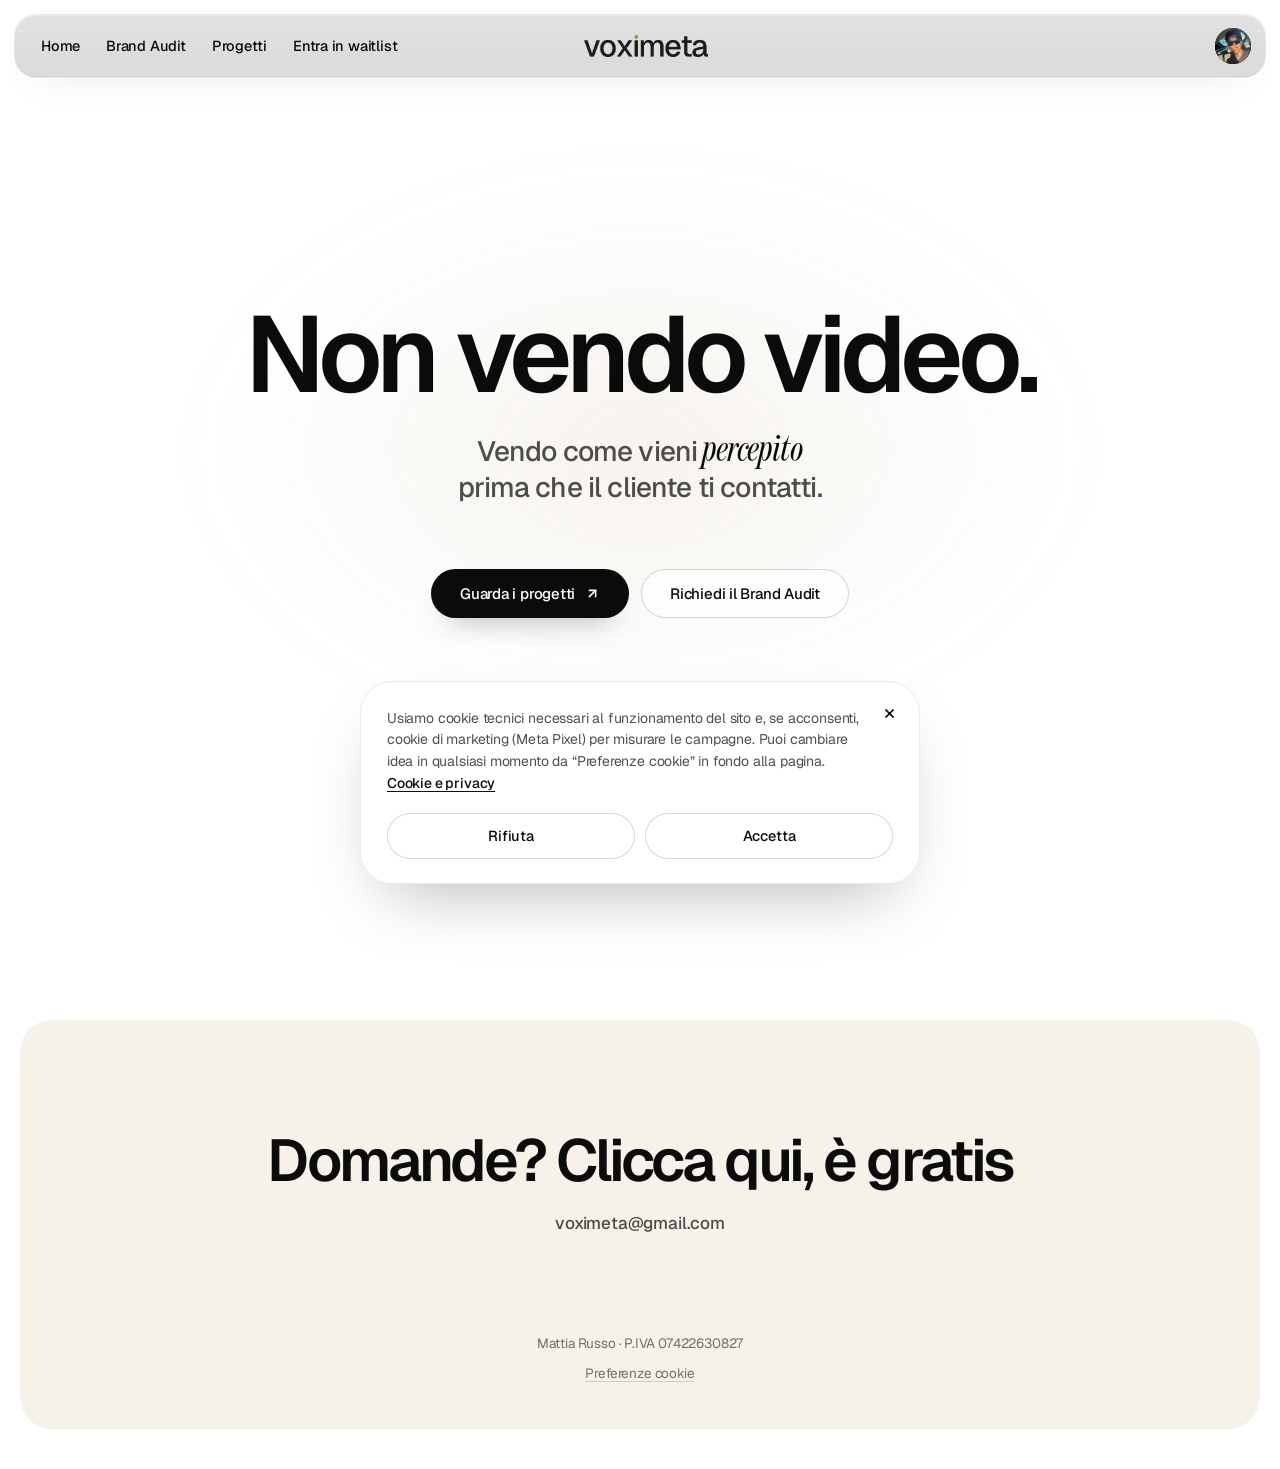
==== commit 6d773499: "Remove story section from home; give nav hover blur room to breathe Co-Authored-By: Claude Opus 5.5 " ====
--- a/index.html
+++ b/index.html
@@ -62,56 +62,6 @@
   </div>
 </header>
 
-<!-- ================= LA MIA STORIA ================= -->
-<section id="story">
-  <div class="story-wrap">
-
-    <div class="story-row">
-      <div class="story-text">
-        <h2 class="story-title reveal">Mi chiamo <span class="accent-serif">Mattia</span>.</h2>
-        <p class="story-line reveal d1">Da tre anni lavoro nel marketing.</p>
-      </div>
-      <figure class="story-photo story-photo-portrait reveal" data-parallax="0.14">
-        <span class="story-media"><img src="immagini/about/specchio.jpg" alt="Mattia, ritratto allo specchio" loading="lazy" width="960" height="1280"></span>
-        <figcaption class="strip strip-right"><span>Ho vent'anni.</span></figcaption>
-      </figure>
-    </div>
-
-    <figure class="story-photo story-photo-wide reveal" data-parallax="0.08">
-      <span class="story-media"><img src="immagini/about/finestra.jpg" alt="Mattia seduto sul davanzale di una finestra" loading="lazy" width="1440" height="960"></span>
-      <figcaption class="strip"><span>Ma prima del marketing,</span><span>per me, viene l'arte.</span></figcaption>
-    </figure>
-
-    <div class="story-row story-row-flip">
-      <figure class="story-photo story-photo-portrait reveal" data-parallax="0.16">
-        <span class="story-media"><img src="immagini/about/buddha.jpg" alt="Mattia davanti a una statua del Buddha" loading="lazy" width="1086" height="1448"></span>
-        <figcaption class="strip"><span>L'arte della</span><span>comunicazione.</span></figcaption>
-      </figure>
-      <div class="story-text">
-        <p class="story-line reveal">Quella delle gallerie, e quella più silenziosa.</p>
-        <p class="story-small reveal d1">Il modo in cui un'immagine, una parola o un dettaglio cambiano quello che pensiamo di qualcuno.</p>
-      </div>
-    </div>
-
-    <div class="story-row">
-      <div class="story-text">
-        <p class="story-line reveal">Non per vanità.</p>
-        <p class="story-small reveal d1">Credo che la cura sia una forma di rispetto: per chi guarda, e per chi si racconta.</p>
-      </div>
-      <figure class="story-photo story-photo-portrait reveal" data-parallax="0.12">
-        <span class="story-media"><img src="immagini/about/tempio.jpg" alt="Mattia davanti a un tempio" loading="lazy" width="1086" height="1448"></span>
-        <figcaption class="strip strip-right"><span>Mi piacciono</span><span>le cose belle.</span></figcaption>
-      </figure>
-    </div>
-
-    <div class="story-end">
-      <p class="story-small reveal">Per questo i miei video e i miei design sono precisi nei dettagli e misurati nei tempi. Pensati per brand di un certo calibro, spesso di lusso, che non hanno bisogno di alzare la voce per farsi notare.</p>
-      <p class="story-close reveal d1">Vogliono essere <span class="accent-serif">scelti</span><br>prima ancora di essere spiegati.</p>
-    </div>
-
-  </div>
-</section>
-
 <!-- ================= FOOTER ================= -->
 <footer>
   <div class="container footer-inner-new reveal">
--- a/styles.css
+++ b/styles.css
@@ -189,7 +189,9 @@
 .nav-logo-avatar:hover{transform:scale(1.06);box-shadow:0 0 0 3px var(--bianco), 0 0 0 4px var(--sabbia-line);}
 .nav-logo-avatar img{position:absolute;inset:0;width:100%;height:100%;object-fit:cover;}
 
-.nav-link{position:relative;display:inline-flex;align-items:center;height:22px;overflow:hidden;}
+/* The clipping box is padded well beyond the text so the blur of the
+   rolling labels has room and never shows a hard edge. */
+.nav-link{position:relative;display:inline-flex;align-items:center;height:40px;padding:0 12px;margin:0 -12px;overflow:hidden;}
 .nav-link .nl-default,
 .nav-link .nl-hover{
   display:flex;align-items:center;
@@ -197,8 +199,8 @@
   transition:transform .6s var(--ease), opacity .6s var(--ease), filter .6s var(--ease);
 }
 .nav-link .nl-default{color:var(--nero);}
-.nav-link .nl-hover{position:absolute;inset:0;color:var(--sabbia);opacity:0;transform:translateY(100%);filter:blur(4px);}
-.nav-link:hover .nl-default{opacity:0;transform:translateY(-100%);filter:blur(4px);}
+.nav-link .nl-hover{position:absolute;inset:0;padding:0 12px;color:var(--sabbia);opacity:0;transform:translateY(70%);filter:blur(4px);}
+.nav-link:hover .nl-default{opacity:0;transform:translateY(-70%);filter:blur(4px);}
 .nav-link:hover .nl-hover{opacity:1;transform:none;filter:none;}
 .nav-link.denied .nl-default,
 .nav-link.denied .nl-hover{color:var(--sabbia)!important;}
